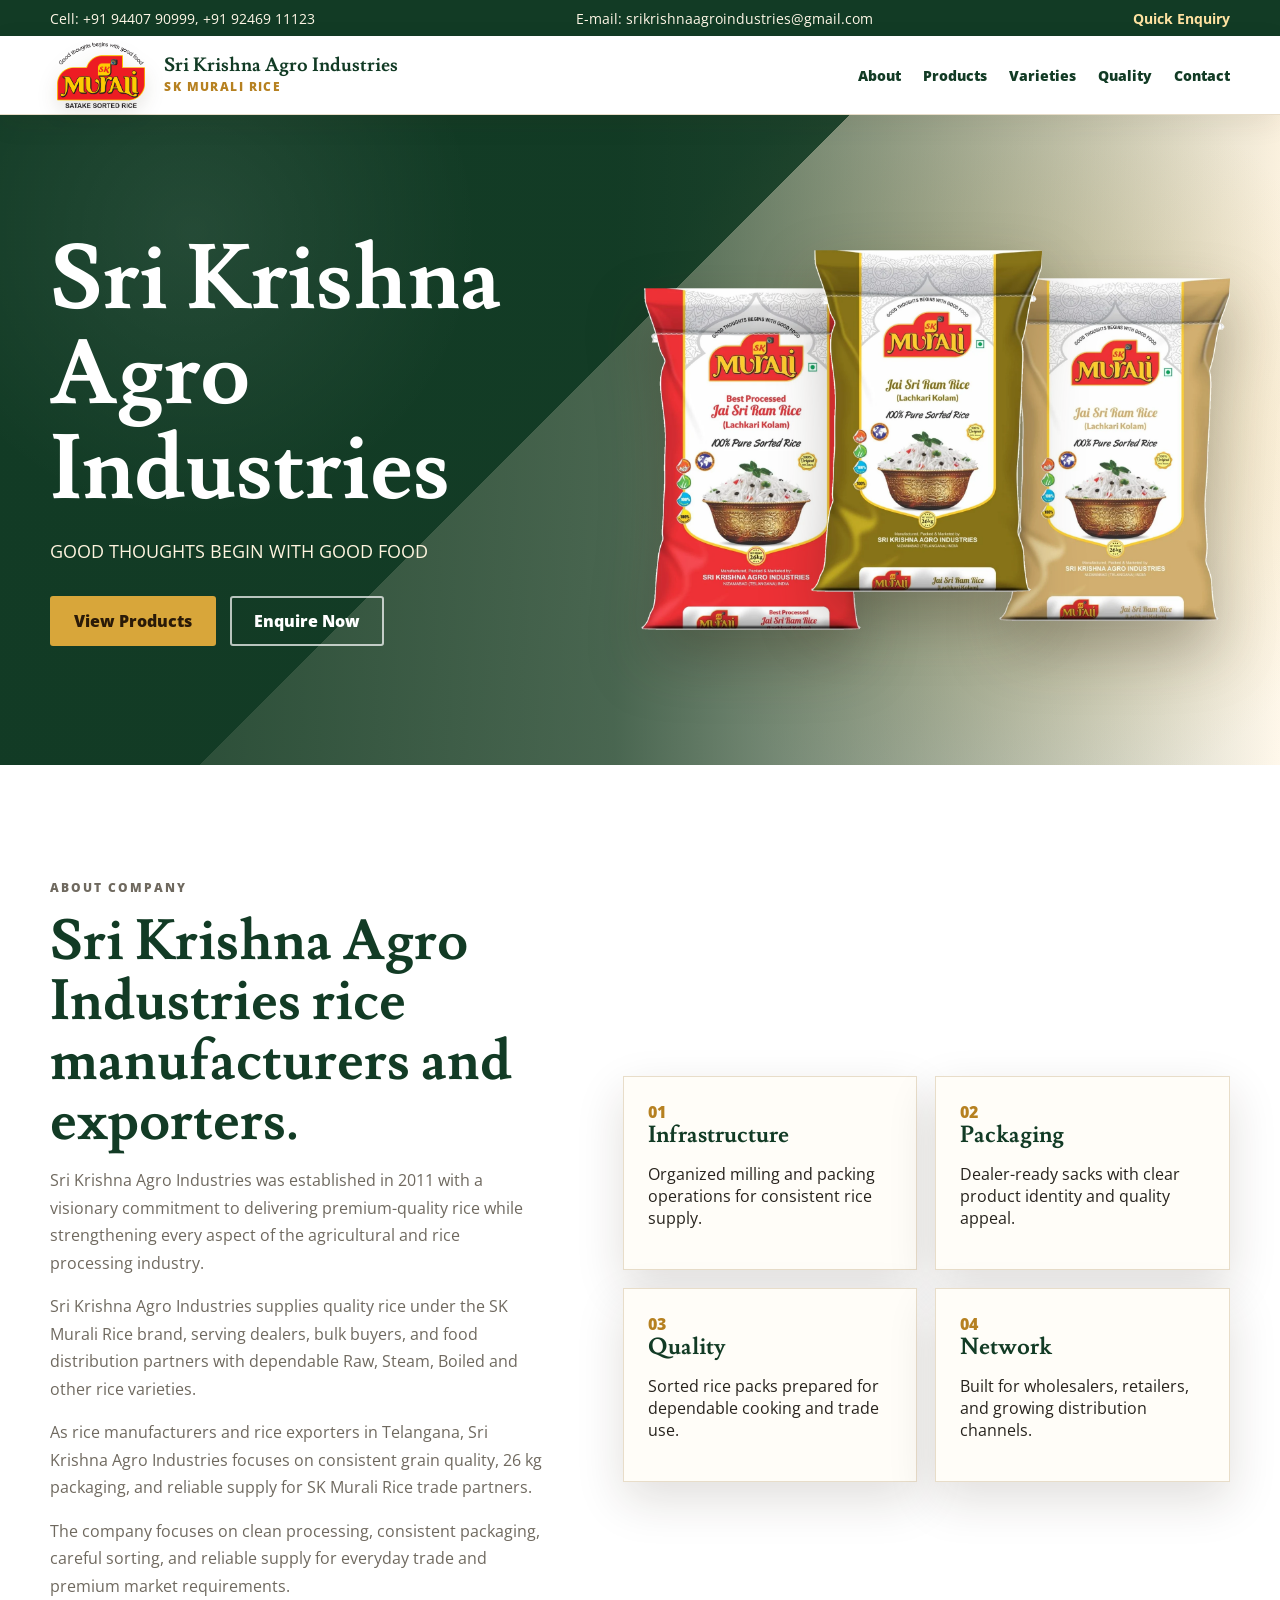
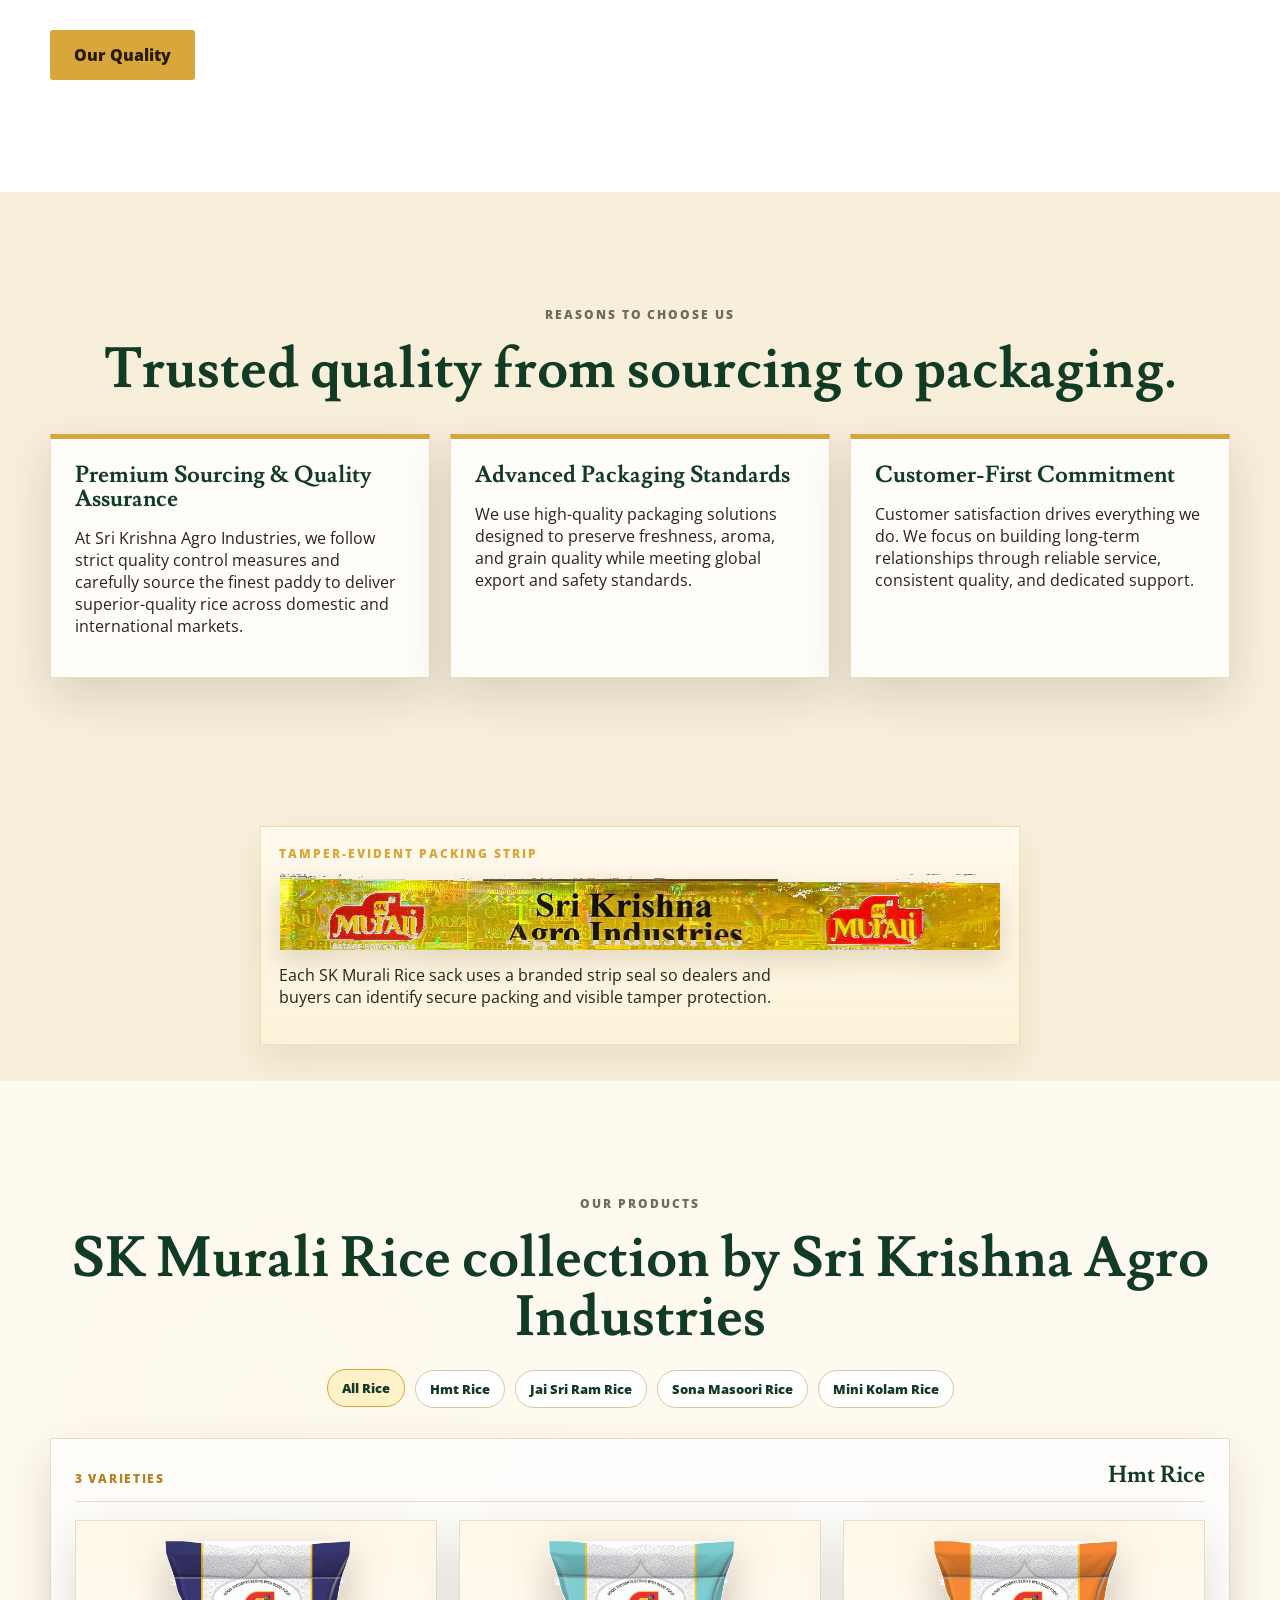
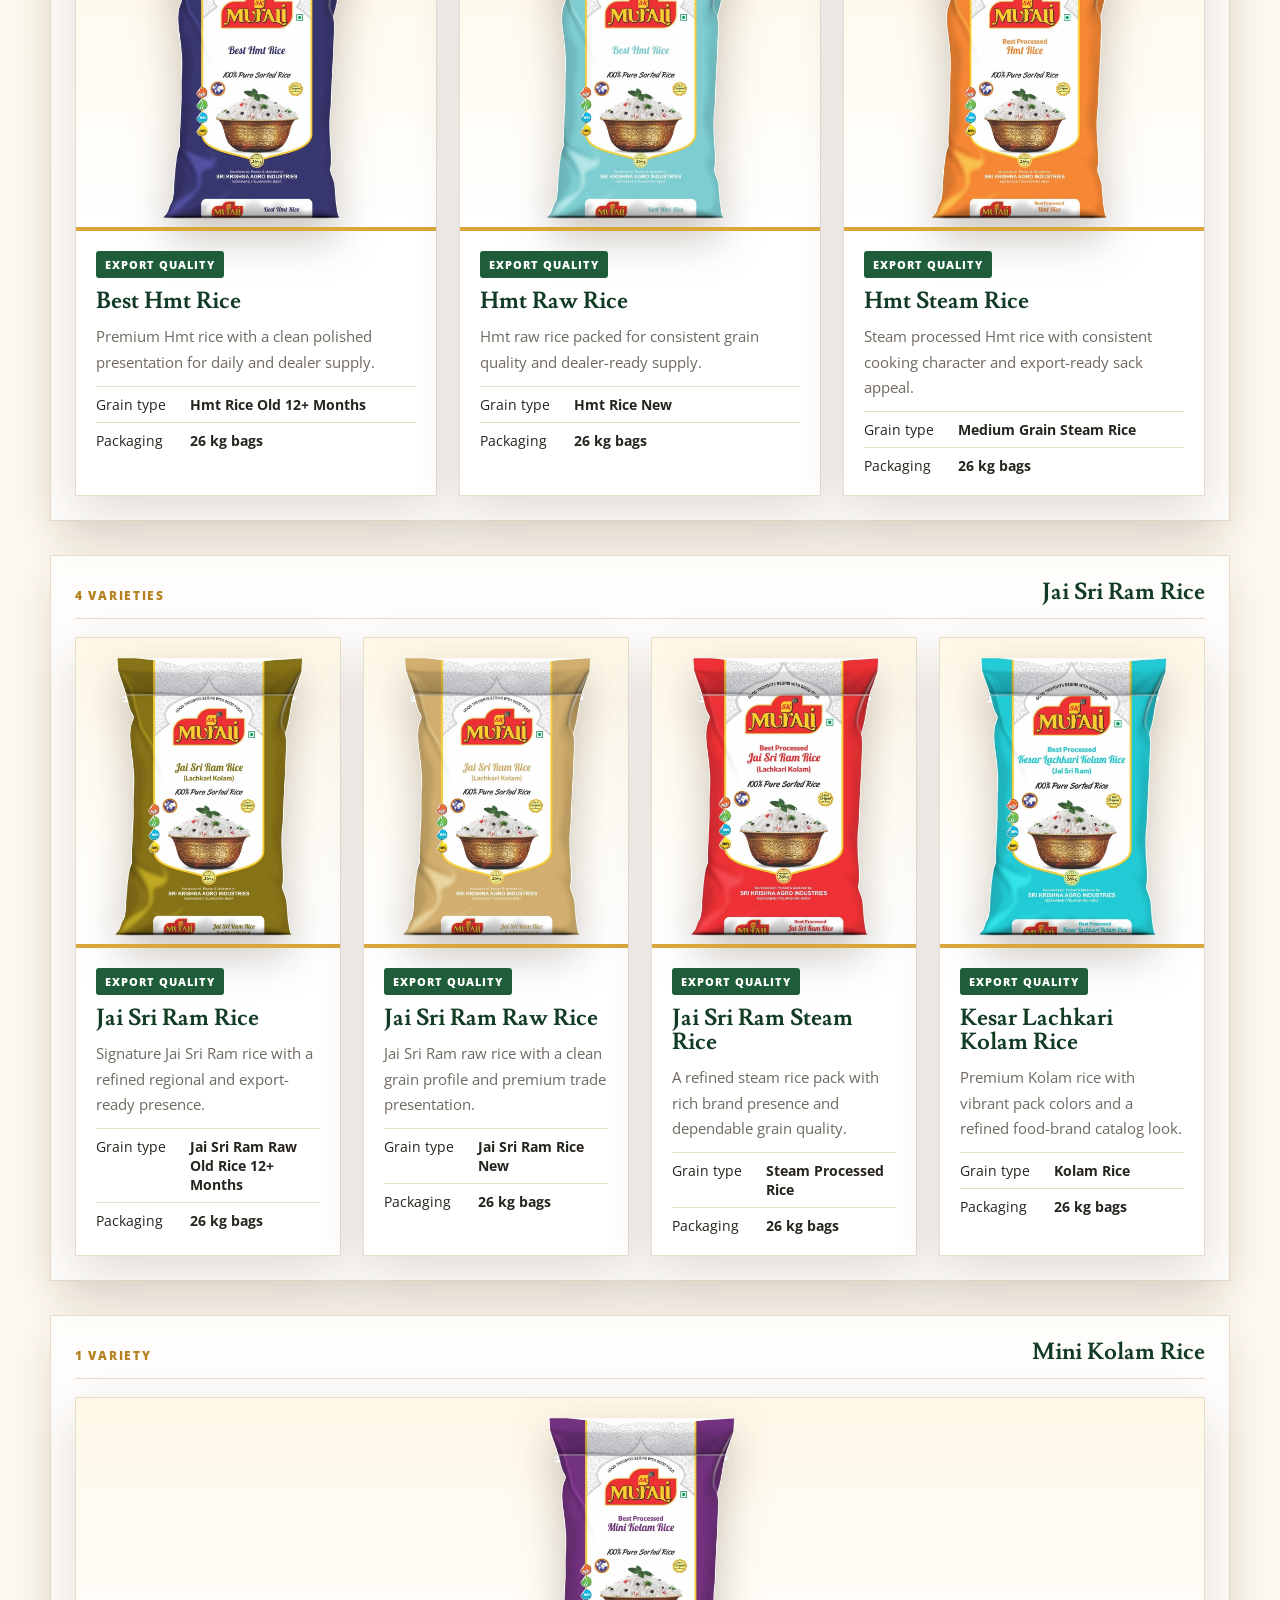
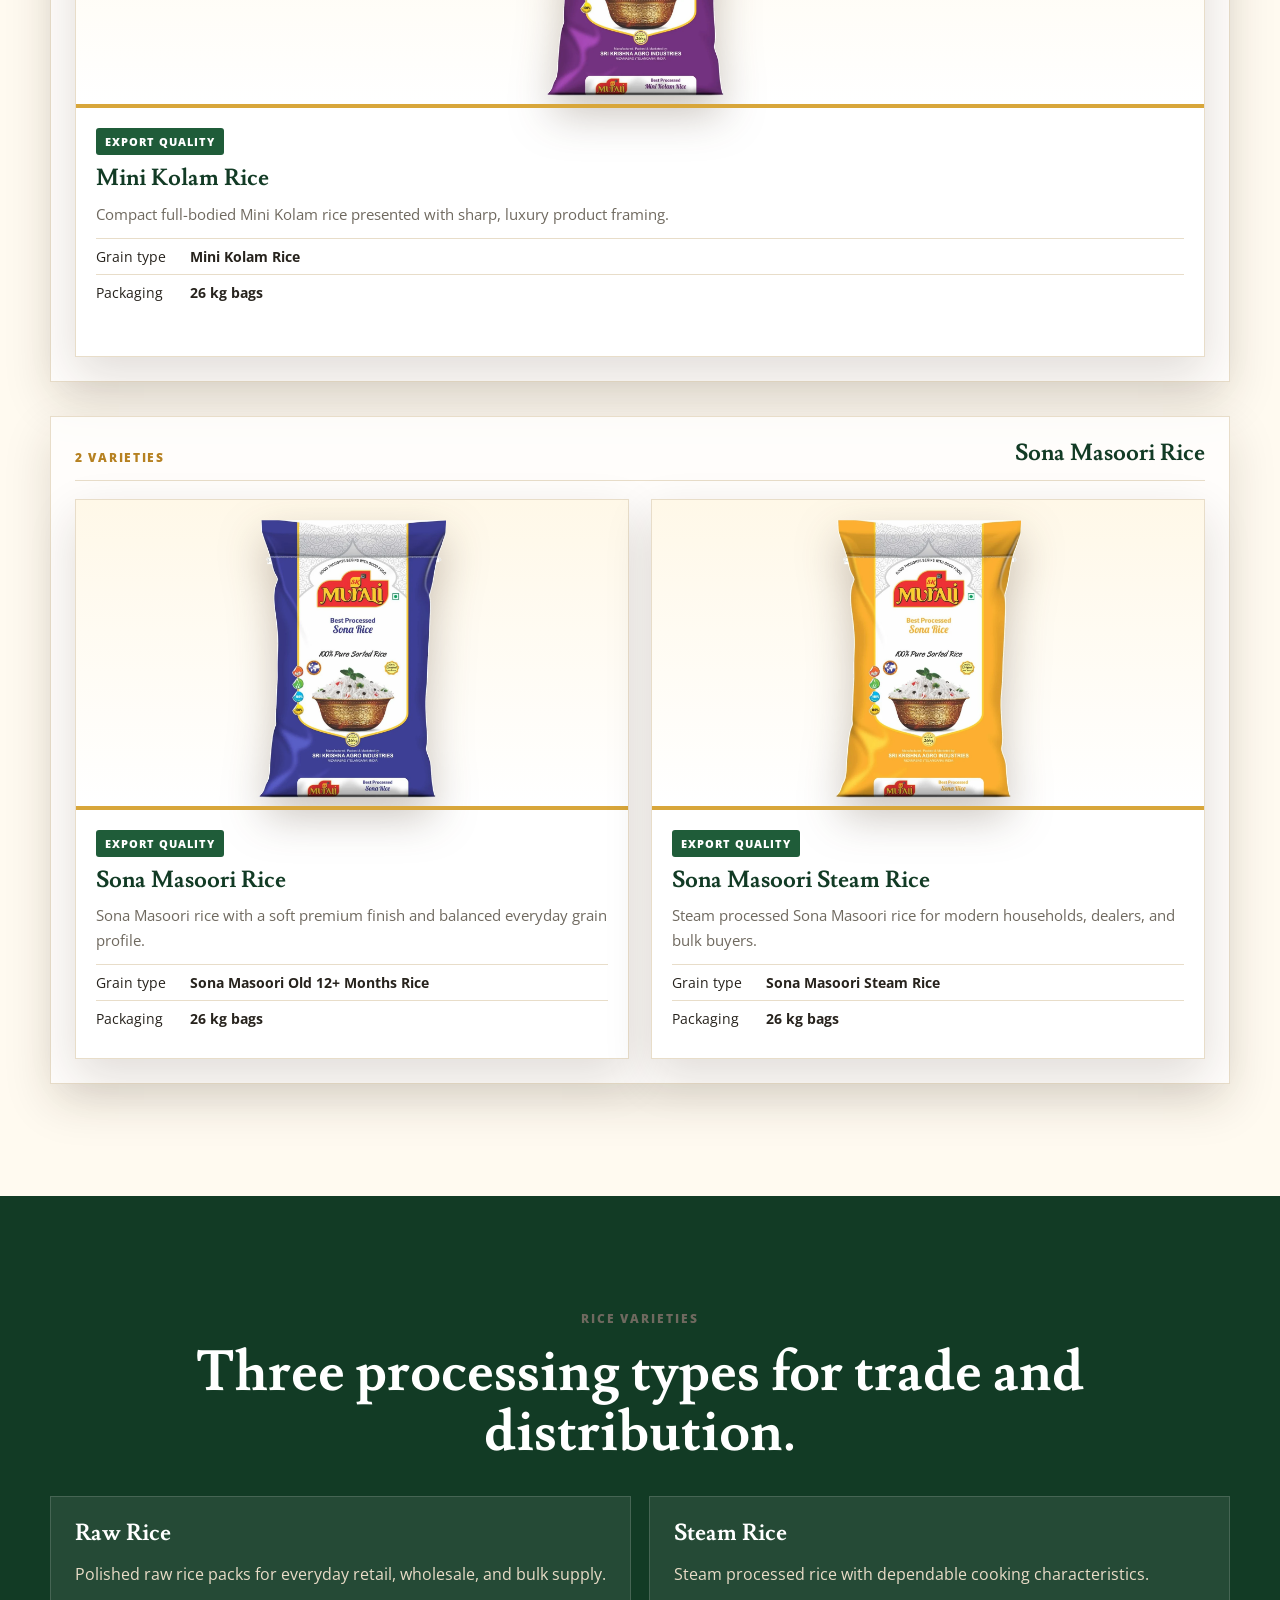
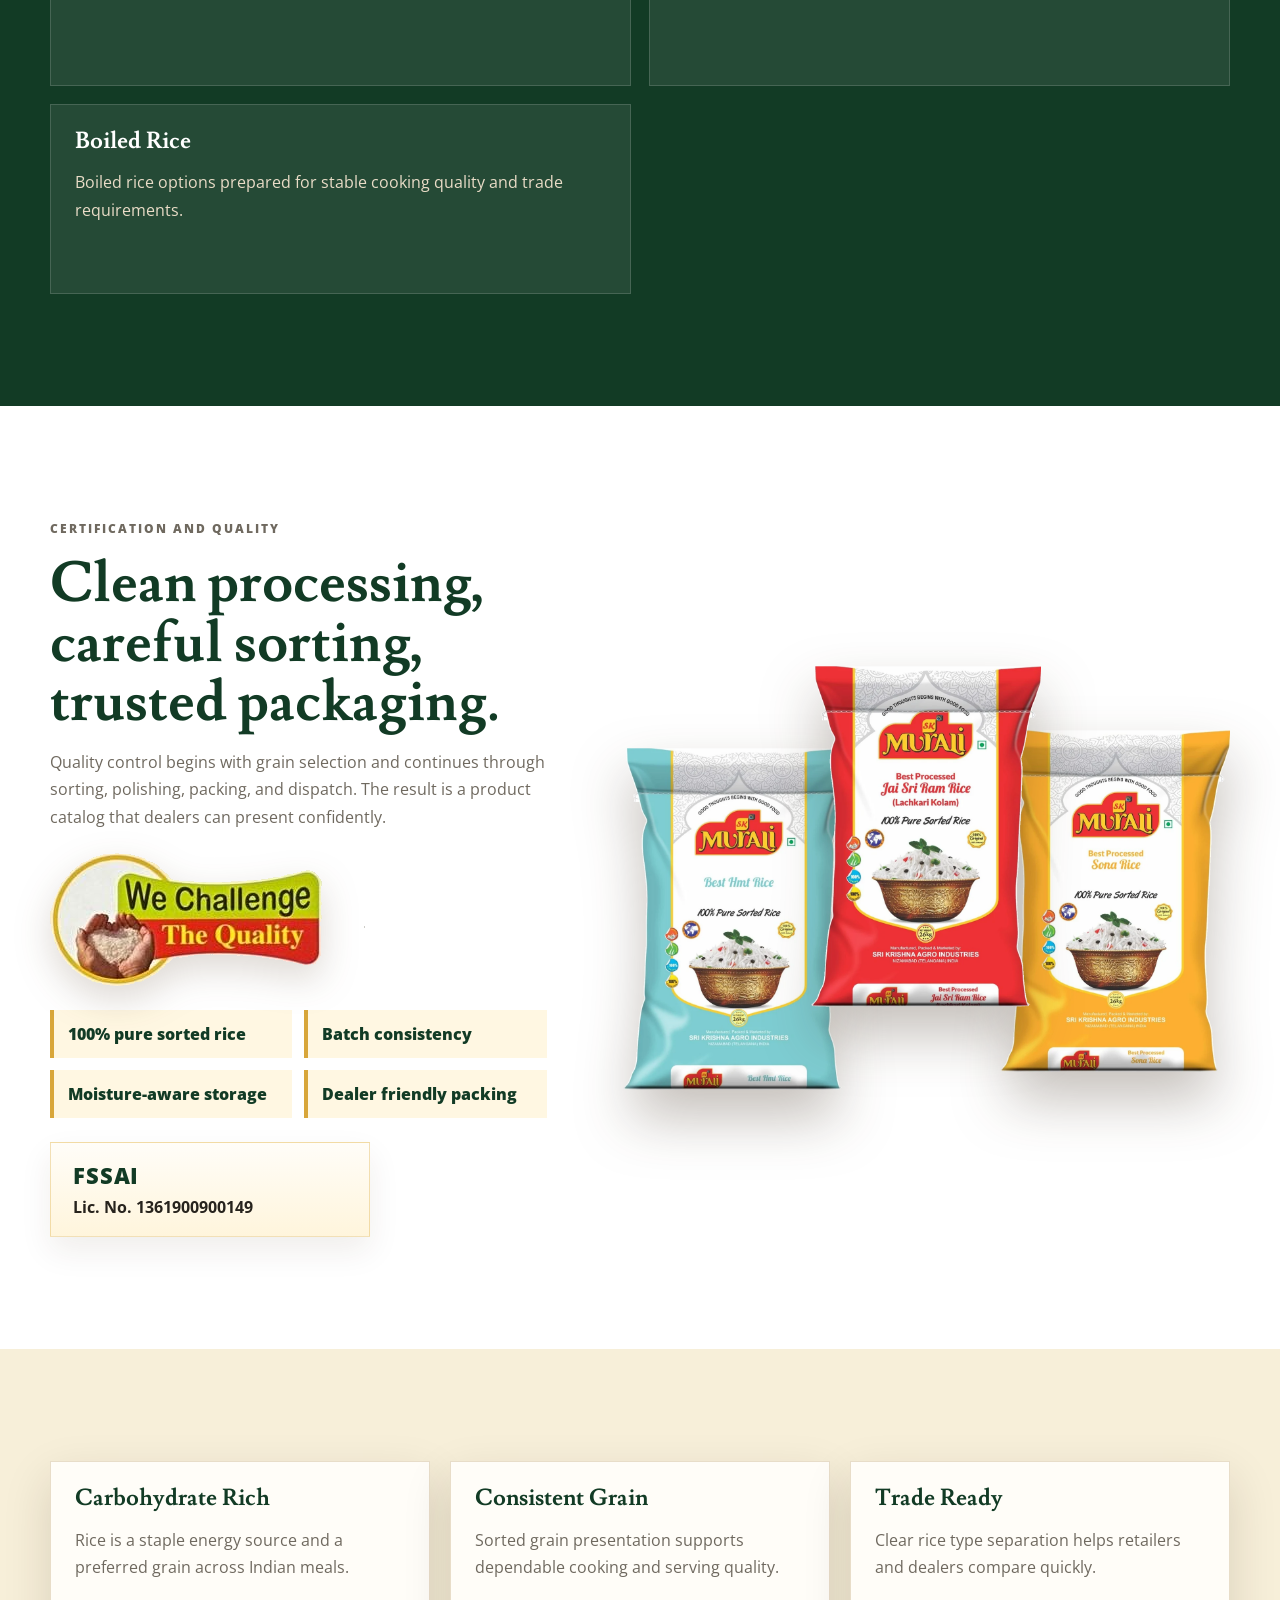
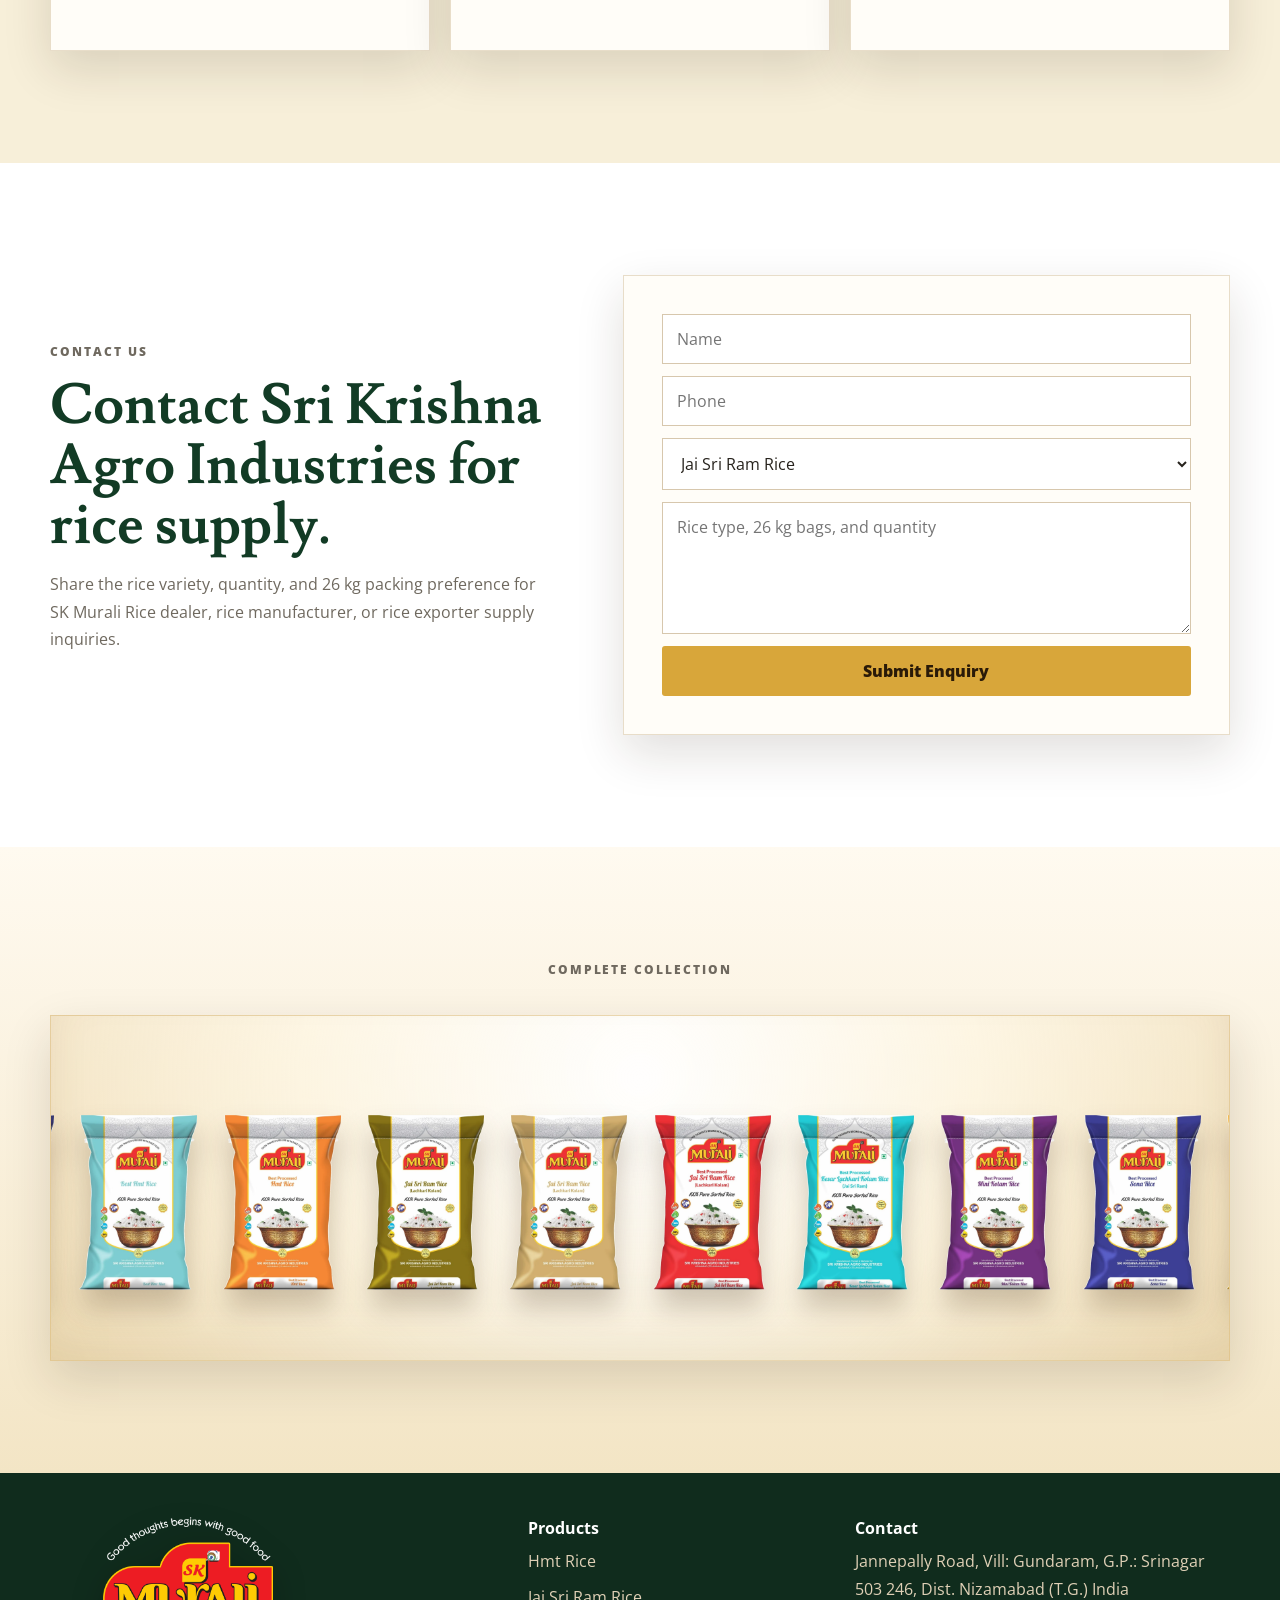
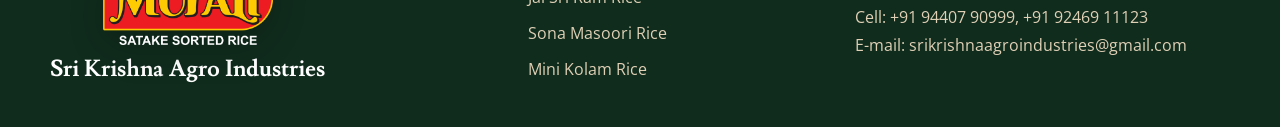
==== index.html @ a8ea7ff9 "Add Sri Krishna Agro Industries website" ====
<!doctype html>
<html lang="en">
  <head>
    <meta charset="UTF-8" />
    <meta name="viewport" content="width=device-width, initial-scale=1.0" />
    <meta name="robots" content="index, follow, max-image-preview:large" />
    <meta
      name="description"
      content="Sri Krishna Agro Industries is a trusted SK Murali Rice manufacturer and rice exporter in Nizamabad, India, offering Hmt, Jai Sri Ram, Sona Masoori and Mini Kolam rice."
    />
    <meta
      name="keywords"
      content="Sri Krishna Agro Industries, SK Murali Rice, Rice Manufacturers, Rice Exporters, rice mill Nizamabad, Hmt Rice, Jai Sri Ram Rice, Sona Masoori Rice, Mini Kolam Rice"
    />
    <meta name="author" content="Sri Krishna Agro Industries" />
    <link rel="canonical" href="https://srikrishnaagroindustries.in/" />
    <meta property="og:type" content="website" />
    <meta property="og:site_name" content="Sri Krishna Agro Industries" />
    <meta property="og:title" content="Sri Krishna Agro Industries | SK Murali Rice Manufacturers & Rice Exporters" />
    <meta
      property="og:description"
      content="Premium SK Murali Rice from Sri Krishna Agro Industries, rice manufacturers and exporters serving dealers, bulk buyers and trade partners."
    />
    <meta property="og:url" content="https://srikrishnaagroindustries.in/" />
    <meta property="og:image" content="https://srikrishnaagroindustries.in/murali-logo.png" />
    <meta name="twitter:card" content="summary_large_image" />
    <meta name="twitter:title" content="Sri Krishna Agro Industries | SK Murali Rice" />
    <meta
      name="twitter:description"
      content="Sri Krishna Agro Industries supplies SK Murali Rice for domestic trade, rice manufacturing and export-quality packaging."
    />
    <meta name="theme-color" content="#123b25" />
    <title>Sri Krishna Agro Industries | SK Murali Rice Manufacturers & Rice Exporters</title>
    <link rel="preload" as="image" href="RICE_CUTOUTS_WEBP_V4/JAI_SRI_RAM__JAI_SRI_RAM_STEAM.webp?v=jaisriram-hero-5" />
    <link rel="preload" as="image" href="RICE_CUTOUTS_WEBP_V4/JAI_SRI_RAM__JAI_SRI_RAM_RAW.webp?v=jaisriram-hero-5" />
    <link rel="preload" as="image" href="RICE_CUTOUTS_WEBP_V4/JAI_SRI_RAM__JAI_SRI_RAM_RAW_NEW.webp?v=jaisriram-hero-5" />
    <link rel="stylesheet" href="styles.css?v=fssai-card-12" />
    <script type="application/ld+json">
      {
        "@context": "https://schema.org",
        "@type": "LocalBusiness",
        "name": "Sri Krishna Agro Industries",
        "alternateName": "SK Murali Rice",
        "url": "https://srikrishnaagroindustries.in/",
        "logo": "https://srikrishnaagroindustries.in/murali-logo.png",
        "image": "https://srikrishnaagroindustries.in/murali-logo.png",
        "description": "Sri Krishna Agro Industries is a rice manufacturer and rice exporter supplying SK Murali Rice varieties including Hmt Rice, Jai Sri Ram Rice, Sona Masoori Rice and Mini Kolam Rice.",
        "telephone": "+91 94407 90999",
        "email": "srikrishnaagroindustries@gmail.com",
        "address": {
          "@type": "PostalAddress",
          "streetAddress": "Jannepally Road, Vill: Gundaram, G.P.: Srinagar - 503 246",
          "addressLocality": "Nizamabad",
          "addressRegion": "Telangana",
          "postalCode": "503246",
          "addressCountry": "IN"
        },
        "sameAs": [
          "https://srikrishnaagroindustries.netlify.app/"
        ],
        "makesOffer": [
          { "@type": "Offer", "itemOffered": { "@type": "Product", "name": "SK Murali Hmt Rice" } },
          { "@type": "Offer", "itemOffered": { "@type": "Product", "name": "SK Murali Jai Sri Ram Rice" } },
          { "@type": "Offer", "itemOffered": { "@type": "Product", "name": "SK Murali Sona Masoori Rice" } },
          { "@type": "Offer", "itemOffered": { "@type": "Product", "name": "SK Murali Mini Kolam Rice" } }
        ]
      }
    </script>
  </head>
  <body>
    <div class="top-bar">
      <div class="wrap top-bar-inner">
        <span>Cell: +91 94407 90999, +91 92469 11123</span>
        <span>E-mail: srikrishnaagroindustries@gmail.com</span>
        <a href="#inquiry">Quick Enquiry</a>
      </div>
    </div>

    <header class="site-header">
      <div class="wrap nav-inner">
        <a class="brand" href="#top" aria-label="Sri Krishna Agro Industries home">
          <img class="brand-logo" src="murali-logo.png" alt="Sri Krishna Agro Industries SK Murali Rice logo" />
          <span>
            <strong>Sri Krishna Agro Industries</strong>
            <small>SK Murali Rice</small>
          </span>
        </a>
        <nav aria-label="Primary navigation">
          <a href="#about">About</a>
          <a href="#products">Products</a>
          <a href="#varieties">Varieties</a>
          <a href="#quality">Quality</a>
          <a href="#inquiry">Contact</a>
        </nav>
      </div>
    </header>

    <main id="top">
      <section class="hero">
        <div class="hero-overlay">
          <div class="wrap hero-content reveal">
            <div class="hero-text">
              <h1>Sri Krishna Agro Industries</h1>
              <p>GOOD THOUGHTS BEGIN WITH GOOD FOOD</p>
              <div class="hero-actions">
                <a class="button primary" href="#products">View Products</a>
                <a class="button secondary" href="#inquiry">Enquire Now</a>
              </div>
            </div>
            <div class="hero-products" aria-label="SK Murali Rice products">
              <img src="RICE_CUTOUTS_WEBP_V4/JAI_SRI_RAM__JAI_SRI_RAM_STEAM.webp?v=jaisriram-hero-5" alt="SK Murali Jai Sri Ram Steam Rice red 26 kg bag by Sri Krishna Agro Industries" width="700" height="1040" />
              <img src="RICE_CUTOUTS_WEBP_V4/JAI_SRI_RAM__JAI_SRI_RAM_RAW.webp?v=jaisriram-hero-5" alt="SK Murali Jai Sri Ram Rice green 26 kg bag by Sri Krishna Agro Industries" width="700" height="1040" />
              <img src="RICE_CUTOUTS_WEBP_V4/JAI_SRI_RAM__JAI_SRI_RAM_RAW_NEW.webp?v=jaisriram-hero-5" alt="SK Murali Jai Sri Ram Raw Rice gold 26 kg bag by Sri Krishna Agro Industries" width="700" height="1040" />
            </div>
          </div>
        </div>
      </section>

      <section id="about" class="section about">
        <div class="wrap about-grid">
          <div class="section-copy reveal">
            <p class="eyebrow">About company</p>
            <h2>Sri Krishna Agro Industries rice manufacturers and exporters.</h2>
            <p>
              Sri Krishna Agro Industries was established in 2011 with a
              visionary commitment to delivering premium-quality rice while
              strengthening every aspect of the agricultural and rice processing
              industry.
            </p>
            <p>
              Sri Krishna Agro Industries supplies quality rice under the SK
              Murali Rice brand, serving dealers, bulk buyers, and food
              distribution partners with dependable Raw, Steam, Boiled and
              other rice varieties.
            </p>
            <p>
              As rice manufacturers and rice exporters in Telangana, Sri Krishna
              Agro Industries focuses on consistent grain quality, 26 kg
              packaging, and reliable supply for SK Murali Rice trade partners.
            </p>
            <p>
              The company focuses on clean processing, consistent packaging,
              careful sorting, and reliable supply for everyday trade and
              premium market requirements.
            </p>
            <a class="button primary" href="#quality">Our Quality</a>
          </div>

          <div class="feature-boxes reveal">
            <article>
              <span>01</span>
              <h3>Infrastructure</h3>
              <p>Organized milling and packing operations for consistent rice supply.</p>
            </article>
            <article>
              <span>02</span>
              <h3>Packaging</h3>
              <p>Dealer-ready sacks with clear product identity and quality appeal.</p>
            </article>
            <article>
              <span>03</span>
              <h3>Quality</h3>
              <p>Sorted rice packs prepared for dependable cooking and trade use.</p>
            </article>
            <article>
              <span>04</span>
              <h3>Network</h3>
              <p>Built for wholesalers, retailers, and growing distribution channels.</p>
            </article>
          </div>
        </div>
      </section>

      <section class="section reasons">
        <div class="wrap">
          <div class="section-heading reveal">
            <p class="eyebrow">Reasons to choose us</p>
            <h2>Trusted quality from sourcing to packaging.</h2>
          </div>
          <div class="reasons-grid">
            <article class="reveal">
              <h3>Premium Sourcing & Quality Assurance</h3>
              <p>
                At Sri Krishna Agro Industries, we follow strict quality control
                measures and carefully source the finest paddy to deliver
                superior-quality rice across domestic and international markets.
              </p>
            </article>
            <article class="reveal">
              <h3>Advanced Packaging Standards</h3>
              <p>
                We use high-quality packaging solutions designed to preserve
                freshness, aroma, and grain quality while meeting global export
                and safety standards.
              </p>
            </article>
            <article class="reveal">
              <h3>Customer-First Commitment</h3>
              <p>
                Customer satisfaction drives everything we do. We focus on
                building long-term relationships through reliable service,
                consistent quality, and dedicated support.
              </p>
            </article>
          </div>
        </div>
      </section>

      <section class="section strip-section">
        <div class="wrap">
          <div class="seal-strip reveal">
            <p class="eyebrow">Tamper-evident packing strip</p>
            <img
              class="seal-strip-image"
              src="tamper-strip-cutout.png"
              alt="Sri Krishna Agro Industries tamper-evident strip used to seal SK Murali Rice sacks"
              loading="lazy"
            />
            <p>
              Each SK Murali Rice sack uses a branded strip seal so dealers
              and buyers can identify secure packing and visible tamper
              protection.
            </p>
          </div>
        </div>
      </section>

      <section id="products" class="section products-section">
        <div class="wrap">
          <div class="section-heading reveal">
            <p class="eyebrow">Our products</p>
            <h2>SK Murali Rice collection by Sri Krishna Agro Industries</h2>
          </div>
          <div class="collection-tabs reveal" aria-label="Rice collection families">
            <button type="button" class="is-active" data-family="all">All Rice</button>
            <button type="button" data-family="Hmt Rice">Hmt Rice</button>
            <button type="button" data-family="Jai Sri Ram Rice">Jai Sri Ram Rice</button>
            <button type="button" data-family="Sona Masoori Rice">Sona Masoori Rice</button>
            <button type="button" data-family="Mini Kolam Rice">Mini Kolam Rice</button>
          </div>
          <div class="product-grid" id="productGrid"></div>
        </div>
      </section>

      <section id="varieties" class="section varieties">
        <div class="wrap">
          <div class="section-heading reveal">
            <p class="eyebrow">Rice varieties</p>
            <h2>Three processing types for trade and distribution.</h2>
          </div>
          <div class="variety-grid">
            <article class="reveal">
              <h3>Raw Rice</h3>
              <p>Polished raw rice packs for everyday retail, wholesale, and bulk supply.</p>
            </article>
            <article class="reveal">
              <h3>Steam Rice</h3>
              <p>Steam processed rice with dependable cooking characteristics.</p>
            </article>
            <article class="reveal">
              <h3>Boiled Rice</h3>
              <p>Boiled rice options prepared for stable cooking quality and trade requirements.</p>
            </article>
          </div>
        </div>
      </section>

      <section id="quality" class="section quality">
        <div class="wrap quality-grid">
          <div class="section-copy reveal">
            <p class="eyebrow">Certification and quality</p>
            <h2>Clean processing, careful sorting, trusted packaging.</h2>
            <p>
              Quality control begins with grain selection and continues through
              sorting, polishing, packing, and dispatch. The result is a product
              catalog that dealers can present confidently.
            </p>
            <div class="quality-badge">
              <img
                class="quality-badge-image"
                src="quality-challenge-badge.png"
                alt="We Challenge The Quality"
                loading="lazy"
              />
            </div>
            <div class="quality-points">
              <span>100% pure sorted rice</span>
              <span>Batch consistency</span>
              <span>Moisture-aware storage</span>
              <span>Dealer friendly packing</span>
            </div>
            <div class="fssai-card reveal" aria-label="Sri Krishna Agro Industries FSSAI license number">
              <span>FSSAI</span>
              <strong>Lic. No. 1361900900149</strong>
            </div>
          </div>
          <div class="product-stack reveal">
            <img src="RICE_CUTOUTS_WEBP_V4/HMT__HMT_RAW_NEW.webp?v=top-design-4" alt="Hmt Raw Rice sack cutout" />
            <img src="RICE_CUTOUTS_WEBP_V4/JAI_SRI_RAM__JAI_SRI_RAM_STEAM.webp?v=top-design-4" alt="Jai Sri Ram Steam Rice sack cutout" />
            <img src="RICE_CUTOUTS_WEBP_V4/SONA_MASOORI__SONA_MASOORI_STEAM.webp?v=top-design-4" alt="Sona Masoori Steam Rice sack cutout" />
          </div>
        </div>
      </section>

      <section class="section nutrition">
        <div class="wrap nutrition-grid">
          <article class="reveal">
            <h3>Carbohydrate Rich</h3>
            <p>Rice is a staple energy source and a preferred grain across Indian meals.</p>
          </article>
          <article class="reveal">
            <h3>Consistent Grain</h3>
            <p>Sorted grain presentation supports dependable cooking and serving quality.</p>
          </article>
          <article class="reveal">
            <h3>Trade Ready</h3>
            <p>Clear rice type separation helps retailers and dealers compare quickly.</p>
          </article>
        </div>
      </section>

      <section id="inquiry" class="section inquiry">
        <div class="wrap inquiry-grid">
          <div class="section-copy reveal">
            <p class="eyebrow">Contact us</p>
            <h2>Contact Sri Krishna Agro Industries for rice supply.</h2>
            <p>
              Share the rice variety, quantity, and 26 kg packing preference for
              SK Murali Rice dealer, rice manufacturer, or rice exporter supply
              inquiries.
            </p>
          </div>
          <form
            class="reveal"
            action="https://formsubmit.co/srikrishnaagroindustries@gmail.com"
            method="POST"
          >
            <input type="hidden" name="_subject" value="New SK Murali Rice Enquiry" />
            <input type="hidden" name="_template" value="table" />
            <input type="hidden" name="_captcha" value="false" />
            <input type="hidden" name="_next" value="https://srikrishnaagroindustries.in/#inquiry" />
            <input name="Name" aria-label="Name" placeholder="Name" required />
            <input name="Phone" aria-label="Phone" placeholder="Phone" required />
            <select name="Product Interest" aria-label="Product interest" required>
              <option>Jai Sri Ram Rice</option>
              <option>Hmt Rice</option>
              <option>Sona Masoori Rice</option>
              <option>Mini Kolam Rice</option>
            </select>
            <textarea
              name="Requirement"
              aria-label="Requirement"
              placeholder="Rice type, 26 kg bags, and quantity"
              required
            ></textarea>
            <button class="button primary" type="submit">Submit Enquiry</button>
          </form>
        </div>
      </section>

      <section class="section sack-lineup" aria-label="SK Murali Rice sack lineup">
        <div class="wrap">
          <div class="section-heading reveal">
            <p class="eyebrow">Complete collection</p>
          </div>
          <div class="lineup-strip reveal">
            <img src="RICE_CUTOUTS_WEBP_V4/HMT__HMT_RAW.webp?v=top-design-4" alt="SK Murali Hmt Raw Rice bag from Sri Krishna Agro Industries" loading="lazy" />
            <img src="RICE_CUTOUTS_WEBP_V4/HMT__HMT_RAW_NEW.webp?v=top-design-4" alt="SK Murali Hmt Raw Rice new bag from Sri Krishna Agro Industries" loading="lazy" />
            <img src="RICE_CUTOUTS_WEBP_V4/HMT__HMT_STEAM.webp?v=top-design-4" alt="SK Murali Hmt Steam Rice bag from Sri Krishna Agro Industries" loading="lazy" />
            <img src="RICE_CUTOUTS_WEBP_V4/JAI_SRI_RAM__JAI_SRI_RAM_RAW.webp?v=top-design-4" alt="SK Murali Jai Sri Ram Rice bag from Sri Krishna Agro Industries" loading="lazy" />
            <img src="RICE_CUTOUTS_WEBP_V4/JAI_SRI_RAM__JAI_SRI_RAM_RAW_NEW.webp?v=top-design-4" alt="SK Murali Jai Sri Ram Raw Rice bag from Sri Krishna Agro Industries" loading="lazy" />
            <img src="RICE_CUTOUTS_WEBP_V4/JAI_SRI_RAM__JAI_SRI_RAM_STEAM.webp?v=top-design-4" alt="SK Murali Jai Sri Ram Steam Rice bag from Sri Krishna Agro Industries" loading="lazy" />
            <img src="RICE_CUTOUTS_WEBP_V4/JAI_SRI_RAM__KESAR_LACHKARI_KOLAM.webp?v=top-design-4" alt="SK Murali Kesar Lachkari Kolam Rice bag from Sri Krishna Agro Industries" loading="lazy" />
            <img src="RICE_CUTOUTS_WEBP_V4/MINI_KOLAM_RICE.webp?v=top-design-4" alt="SK Murali Mini Kolam Rice bag from Sri Krishna Agro Industries" loading="lazy" />
            <img src="RICE_CUTOUTS_WEBP_V4/SONA_MASOORI__SONA_MASOORI_STEAM_NEW.webp?v=top-design-4" alt="SK Murali Sona Masoori Rice bag from Sri Krishna Agro Industries" loading="lazy" />
            <img src="RICE_CUTOUTS_WEBP_V4/SONA_MASOORI__SONA_MASOORI_STEAM.webp?v=top-design-4" alt="SK Murali Sona Masoori Steam Rice bag from Sri Krishna Agro Industries" loading="lazy" />
          </div>
        </div>
      </section>
    </main>

    <footer class="footer">
      <div class="wrap footer-grid">
        <div class="footer-brand">
          <img class="footer-logo" src="murali-logo-footer.png" alt="Sri Krishna Agro Industries SK Murali Rice logo" />
          <h3>Sri Krishna Agro Industries</h3>
        </div>
        <div>
          <strong>Products</strong>
          <a class="footer-product-link" href="#products" data-footer-family="Hmt Rice">Hmt Rice</a>
          <a class="footer-product-link" href="#products" data-footer-family="Jai Sri Ram Rice">Jai Sri Ram Rice</a>
          <a class="footer-product-link" href="#products" data-footer-family="Sona Masoori Rice">Sona Masoori Rice</a>
          <a class="footer-product-link" href="#products" data-footer-family="Mini Kolam Rice">Mini Kolam Rice</a>
        </div>
        <div>
          <strong>Contact</strong>
          <address>
            Jannepally Road, Vill: Gundaram, G.P.: Srinagar 503 246, Dist. Nizamabad (T.G.) India<br />
            Cell: <a href="tel:+919440790999">+91 94407 90999</a>, <a href="tel:+919246911123">+91 92469 11123</a><br />
            E-mail: <a href="mailto:srikrishnaagroindustries@gmail.com">srikrishnaagroindustries@gmail.com</a>
          </address>
        </div>
      </div>
    </footer>

    <script src="app.js?v=grain-types-8"></script>
  </body>
</html>
---- styles.css ----
@import url("https://fonts.googleapis.com/css2?family=Lusitana:wght@400;700&family=Open+Sans:wght@400;600;700;800&display=swap");

:root {
  --green: #1f5c39;
  --green-dark: #123b25;
  --gold: #d8a63a;
  --gold-dark: #b68121;
  --cream: #fffaf0;
  --paper: #ffffff;
  --text: #27231d;
  --muted: #6f695f;
  --line: #e8ddc9;
  --shadow: 0 18px 45px rgba(43, 31, 16, 0.14);
}

* {
  box-sizing: border-box;
}

html {
  scroll-behavior: smooth;
  overflow-x: hidden;
}

body {
  margin: 0;
  color: var(--text);
  font-family: "Open Sans", Arial, sans-serif;
  background: var(--cream);
  overflow-x: hidden;
}

img {
  max-width: 100%;
}

a {
  color: inherit;
  text-decoration: none;
}

button,
input,
select,
textarea {
  font: inherit;
}

.wrap {
  width: min(1180px, calc(100% - 36px));
  margin-inline: auto;
}

.top-bar {
  background: var(--green-dark);
  color: #fff7e7;
  font-size: 0.86rem;
}

.top-bar-inner {
  min-height: 36px;
  display: flex;
  align-items: center;
  justify-content: space-between;
  gap: 16px;
}

.top-bar a {
  color: #ffe2a1;
  font-weight: 700;
}

.site-header {
  position: sticky;
  top: 0;
  z-index: 40;
  background: rgba(255, 255, 255, 0.96);
  border-bottom: 1px solid var(--line);
  box-shadow: 0 8px 28px rgba(55, 37, 15, 0.08);
  backdrop-filter: blur(16px);
}

.nav-inner {
  min-height: 78px;
  display: flex;
  align-items: center;
  justify-content: space-between;
  gap: 22px;
}

.brand {
  min-width: 0;
  display: inline-flex;
  align-items: center;
  gap: 12px;
}

.brand-logo {
  width: clamp(86px, 8vw, 126px);
  height: 66px;
  flex: 0 0 auto;
  object-fit: contain;
  filter: drop-shadow(0 8px 10px rgba(45, 30, 12, 0.12));
}

.brand strong {
  display: block;
  color: var(--green-dark);
  font-family: "Lusitana", Georgia, serif;
  font-size: 1.18rem;
  line-height: 1.05;
  white-space: nowrap;
}

.brand small {
  display: block;
  margin-top: 3px;
  color: var(--gold-dark);
  font-size: 0.74rem;
  font-weight: 800;
  letter-spacing: 0.12em;
  text-transform: uppercase;
}

nav {
  display: flex;
  flex-wrap: wrap;
  justify-content: flex-end;
  gap: 22px;
  color: var(--green-dark);
  font-weight: 800;
  font-size: 0.9rem;
}

nav a {
  padding: 10px 0;
}

nav a:hover {
  color: var(--gold-dark);
}

.hero {
  position: relative;
  min-height: 640px;
  overflow: hidden;
  background:
    radial-gradient(circle at 78% 50%, rgba(216, 166, 58, 0.34), transparent 24rem),
    linear-gradient(135deg, #123b25 0%, #163d26 44%, #f6ead2 44%, #fff8eb 100%);
}

.hero-overlay {
  position: relative;
  min-height: 640px;
  display: grid;
  align-items: center;
  background:
    radial-gradient(circle at 15% 18%, rgba(255, 255, 255, 0.08), transparent 18rem),
    linear-gradient(90deg, rgba(18, 59, 37, 0.94), rgba(18, 59, 37, 0.76) 48%, rgba(255, 248, 235, 0.1));
}

.hero-content {
  display: grid;
  grid-template-columns: minmax(0, 0.9fr) minmax(320px, 1.1fr);
  gap: clamp(28px, 6vw, 80px);
  align-items: center;
  color: white;
  padding-block: 90px;
}

.hero-text {
  position: relative;
  z-index: 2;
}

.hero-products {
  position: relative;
  min-height: 470px;
}

.hero-products img {
  position: absolute;
  width: min(38%, 240px);
  height: 92%;
  object-fit: contain;
  filter: drop-shadow(0 28px 30px rgba(34, 22, 8, 0.28));
}

.hero-products img:nth-child(1) {
  left: 3%;
  bottom: 0;
}

.hero-products img:nth-child(2) {
  left: 31%;
  top: 0;
  z-index: 2;
}

.hero-products img:nth-child(3) {
  right: 0;
  bottom: 2%;
}

.eyebrow {
  margin: 0 0 14px;
  color: var(--gold);
  font-size: 0.78rem;
  font-weight: 900;
  letter-spacing: 0.16em;
  text-transform: uppercase;
}

h1,
h2,
h3 {
  margin: 0;
  font-family: "Lusitana", Georgia, serif;
  line-height: 1.06;
}

h1 {
  max-width: 760px;
  font-size: clamp(3.2rem, 7vw, 6.9rem);
}

h2 {
  color: var(--green-dark);
  font-size: clamp(2.2rem, 4.4vw, 4.7rem);
}

h3 {
  color: var(--green-dark);
  font-size: 1.42rem;
}

.hero-content p:not(.eyebrow),
.section-copy p,
.section-heading p,
.product-card p,
.variety-grid p,
.nutrition p,
.footer p,
.footer span {
  color: var(--muted);
  line-height: 1.72;
}

.hero-content p:not(.eyebrow) {
  max-width: 620px;
  color: #fff4df;
  font-size: 1.1rem;
}

.hero-actions {
  display: flex;
  flex-wrap: wrap;
  gap: 14px;
  margin-top: 30px;
}

.button {
  min-height: 46px;
  display: inline-flex;
  align-items: center;
  justify-content: center;
  border: 2px solid transparent;
  border-radius: 3px;
  padding: 12px 22px;
  font-weight: 900;
  cursor: pointer;
  transition: transform 0.25s ease, background 0.25s ease, color 0.25s ease;
}

.button:hover {
  transform: translateY(-2px);
}

.button.primary {
  color: #2a1a08;
  background: var(--gold);
}

.button.secondary {
  color: white;
  border-color: rgba(255, 255, 255, 0.7);
}

.section {
  padding: clamp(66px, 9vw, 112px) 0;
  scroll-margin-top: 94px;
}

.about,
.quality {
  background: var(--paper);
}

.about-grid,
.quality-grid,
.inquiry-grid {
  display: grid;
  grid-template-columns: minmax(0, 0.9fr) minmax(300px, 1.1fr);
  gap: clamp(34px, 6vw, 76px);
  align-items: center;
}

.section-copy p,
.section-heading p {
  max-width: 700px;
}

.section-copy .button {
  margin-top: 14px;
}

.feature-boxes {
  display: grid;
  grid-template-columns: repeat(2, minmax(180px, 1fr));
  gap: 18px;
}

.feature-boxes article,
.variety-grid article,
.nutrition article,
.reasons-grid article {
  min-height: 190px;
  padding: 24px;
  border: 1px solid var(--line);
  background: #fffdf8;
  box-shadow: var(--shadow);
}

.feature-boxes span {
  color: var(--gold-dark);
  font-weight: 900;
}

.section-heading {
  margin-bottom: 34px;
  text-align: center;
}

.section-heading p {
  margin-inline: auto;
}

.reasons {
  background: #f7efd9;
}

.strip-section {
  padding-top: 36px;
  padding-bottom: 36px;
  background: #f7efd9;
}

.strip-section .seal-strip {
  width: min(760px, 100%);
  margin: 0 auto;
}

.reasons-grid {
  display: grid;
  grid-template-columns: repeat(3, minmax(220px, 1fr));
  gap: 20px;
}

.reasons-grid article {
  border-top: 5px solid var(--gold);
}

.collection-tabs {
  display: flex;
  flex-wrap: wrap;
  justify-content: center;
  gap: 10px;
  margin: -12px 0 30px;
}

.collection-tabs button {
  border: 1px solid #d7c7ad;
  border-radius: 999px;
  padding: 9px 14px;
  color: var(--green-dark);
  background: white;
  font-size: 0.82rem;
  font-weight: 900;
  cursor: pointer;
  transition: background 0.2s ease, border-color 0.2s ease, transform 0.2s ease;
}

.collection-tabs button:hover,
.collection-tabs button.is-active {
  border-color: var(--gold);
  background: #fff1c8;
  transform: translateY(-1px);
}

.type-tabs {
  display: grid;
  grid-template-columns: repeat(auto-fit, minmax(210px, 1fr));
  gap: 12px;
  margin: -12px 0 26px;
}

.type-tabs:empty {
  display: none;
}

.type-tabs button {
  min-height: 118px;
  display: grid;
  grid-template-columns: 58px 1fr;
  align-items: center;
  gap: 12px;
  border: 1px solid var(--line);
  border-radius: 6px;
  padding: 10px 12px;
  color: var(--green-dark);
  background: white;
  box-shadow: 0 10px 26px rgba(43, 31, 16, 0.08);
  cursor: pointer;
  text-align: left;
  transition: transform 0.2s ease, border-color 0.2s ease, background 0.2s ease;
}

.type-tabs button:hover,
.type-tabs button.is-active {
  border-color: var(--gold);
  background: #fff6dc;
  transform: translateY(-2px);
}

.type-tabs img {
  width: 58px;
  height: 92px;
  object-fit: contain;
  filter: drop-shadow(0 10px 12px rgba(60, 40, 18, 0.18));
}

.type-tabs span {
  font-weight: 900;
  line-height: 1.2;
}

.product-detail {
  display: grid;
  grid-template-columns: minmax(0, 1fr) minmax(220px, 0.55fr);
  gap: clamp(20px, 4vw, 42px);
  align-items: center;
  margin: 0 auto 30px;
  padding: clamp(20px, 4vw, 34px);
  border: 1px solid var(--line);
  background:
    radial-gradient(circle at 88% 28%, rgba(216, 166, 58, 0.24), transparent 16rem),
    #fffdf8;
  box-shadow: var(--shadow);
}

.product-detail h3 {
  font-size: clamp(1.9rem, 4vw, 3.4rem);
}

.product-detail .spec-list {
  max-width: 520px;
  margin-top: 12px;
}

.detail-image {
  display: grid;
  place-items: center;
  min-height: 320px;
}

.detail-image img {
  max-height: 380px;
  object-fit: contain;
  filter: drop-shadow(0 24px 24px rgba(45, 30, 12, 0.24));
}

.products-section {
  background:
    linear-gradient(rgba(255, 250, 240, 0.92), rgba(255, 250, 240, 0.92)),
    radial-gradient(circle at 20% 10%, rgba(216, 166, 58, 0.24), transparent 26rem);
}

.product-grid {
  display: grid;
  gap: 34px;
}

.rice-family {
  padding: 24px;
  border: 1px solid var(--line);
  background: rgba(255, 255, 255, 0.74);
  box-shadow: var(--shadow);
}

.rice-family-heading {
  display: flex;
  align-items: end;
  justify-content: space-between;
  gap: 18px;
  margin-bottom: 18px;
  border-bottom: 1px solid var(--line);
  padding-bottom: 14px;
}

.rice-family-heading p {
  margin: 0;
  color: var(--gold-dark);
  font-size: 0.76rem;
  font-weight: 900;
  letter-spacing: 0.14em;
  text-transform: uppercase;
}

.rice-family-grid {
  display: grid;
  grid-template-columns: repeat(auto-fit, minmax(245px, 1fr));
  gap: 22px;
}

.product-card {
  position: relative;
  min-height: 560px;
  display: flex;
  flex-direction: column;
  overflow: hidden;
  border: 1px solid var(--line);
  background: white;
  box-shadow: var(--shadow);
  transition: transform 0.25s ease, box-shadow 0.25s ease;
}

.product-select {
  position: absolute;
  inset: 0;
  z-index: 4;
  border: 0;
  padding: 0;
  background: transparent;
  cursor: pointer;
}

.product-card:hover {
  transform: translateY(-5px);
  box-shadow: 0 24px 55px rgba(43, 31, 16, 0.2);
}

.product-card.is-selected {
  outline: 3px solid var(--gold);
  outline-offset: 3px;
}

.product-image {
  flex: 0 0 300px;
  display: grid;
  place-items: center;
  padding: 20px 18px 8px;
  background: linear-gradient(180deg, #fff8e8, #ffffff);
}

.product-image img {
  width: 100%;
  height: 278px;
  object-fit: contain;
  object-position: center bottom;
  filter: drop-shadow(0 18px 22px rgba(60, 40, 18, 0.28));
  transition: transform 0.3s ease;
}

.product-card:hover .product-image img {
  transform: scale(1.04);
}

.product-content {
  flex: 1;
  position: relative;
  z-index: 2;
  display: grid;
  align-content: start;
  gap: 11px;
  padding: 20px;
  border-top: 4px solid var(--gold);
}

.product-badge {
  width: fit-content;
  padding: 6px 9px;
  color: white;
  background: var(--green);
  border-radius: 3px;
  font-size: 0.68rem;
  font-weight: 900;
  letter-spacing: 0.09em;
  text-transform: uppercase;
}

.product-content p {
  margin: 0;
  font-size: 0.92rem;
}

.spec-list {
  display: grid;
  gap: 8px;
  margin: 0;
  padding: 0;
  list-style: none;
  font-size: 0.86rem;
}

.spec-list li {
  display: grid;
  grid-template-columns: 82px 1fr;
  gap: 12px;
  border-top: 1px solid var(--line);
  padding-top: 8px;
}

.spec-list strong {
  color: var(--text);
}

.varieties {
  background: var(--green-dark);
}

.varieties h2,
.varieties h3 {
  color: white;
}

.variety-grid {
  display: grid;
  grid-template-columns: repeat(2, minmax(240px, 1fr));
  gap: 18px;
}

.variety-grid article {
  background: rgba(255, 255, 255, 0.08);
  border-color: rgba(255, 255, 255, 0.15);
  box-shadow: none;
}

.variety-grid p {
  color: #e9dcc7;
}

.quality-points {
  display: grid;
  grid-template-columns: repeat(2, minmax(150px, 1fr));
  gap: 12px;
  margin-top: 24px;
}

.quality-points span {
  padding: 13px 14px;
  color: var(--green-dark);
  font-weight: 800;
  background: #fff7e2;
  border-left: 4px solid var(--gold);
}

.fssai-card {
  margin-top: 24px;
  width: fit-content;
  min-width: min(100%, 320px);
  padding: 18px 22px;
  border: 1px solid rgba(216, 166, 58, 0.34);
  background: linear-gradient(180deg, #fffdf8, #fff5dc);
  box-shadow: 0 14px 30px rgba(64, 42, 16, 0.08);
}

.fssai-card span,
.fssai-card strong {
  display: block;
}

.fssai-card span {
  color: var(--green-dark);
  font-size: 1.35rem;
  font-weight: 900;
  letter-spacing: 0.04em;
}

.fssai-card strong {
  margin-top: 6px;
  color: var(--text);
  font-size: 1rem;
  font-weight: 700;
}

.quality-badge {
  display: block;
  margin-top: 22px;
}

.quality-badge-image {
  display: block;
  width: min(315px, 100%);
  height: auto;
  filter: drop-shadow(0 14px 18px rgba(72, 44, 14, 0.18));
}

.seal-strip {
  margin-top: 24px;
  padding: 18px 18px 20px;
  border: 1px solid rgba(216, 166, 58, 0.34);
  background: linear-gradient(180deg, rgba(255, 250, 238, 0.98), rgba(252, 243, 217, 0.92));
  box-shadow: 0 16px 34px rgba(64, 42, 16, 0.08);
}

.seal-strip .eyebrow {
  margin-bottom: 12px;
}

.seal-strip-image {
  display: block;
  width: min(100%, 720px);
  height: auto;
  margin-inline: auto;
  filter: drop-shadow(0 10px 14px rgba(86, 60, 12, 0.18));
}

.seal-strip p:last-child {
  margin-top: 14px;
  max-width: 60ch;
}

.product-stack {
  min-height: 460px;
  position: relative;
}

.product-stack img {
  position: absolute;
  width: min(38%, 230px);
  height: 82%;
  object-fit: contain;
  filter: drop-shadow(0 28px 28px rgba(45, 30, 12, 0.28));
}

.product-stack img:nth-child(1) {
  left: 0;
  bottom: 0;
}

.product-stack img:nth-child(2) {
  left: 31%;
  top: 0;
  z-index: 2;
}

.product-stack img:nth-child(3) {
  right: 0;
  bottom: 4%;
}

.nutrition {
  background: #f7efd9;
}

.nutrition-grid {
  display: grid;
  grid-template-columns: repeat(3, minmax(220px, 1fr));
  gap: 20px;
}

.inquiry {
  background: var(--paper);
}

.sack-lineup {
  overflow: hidden;
  background:
    linear-gradient(180deg, #fffaf0 0%, #f3e5c5 100%);
}

.lineup-strip {
  display: flex;
  align-items: flex-end;
  justify-content: center;
  gap: clamp(10px, 2vw, 26px);
  margin-top: 28px;
  padding: clamp(22px, 4vw, 42px) clamp(12px, 3vw, 34px);
  min-height: clamp(220px, 27vw, 360px);
  overflow-x: auto;
  border: 1px solid rgba(206, 168, 94, 0.42);
  background:
    radial-gradient(circle at 50% 18%, rgba(255, 255, 255, 0.95), rgba(255, 247, 226, 0.5) 52%, rgba(214, 174, 93, 0.22) 100%);
  box-shadow: inset 0 -24px 40px rgba(120, 78, 27, 0.08), var(--shadow);
  scrollbar-width: thin;
}

.lineup-strip img {
  flex: 0 0 auto;
  width: clamp(86px, 9.2vw, 138px);
  height: clamp(156px, 18vw, 260px);
  object-fit: contain;
  filter: drop-shadow(0 18px 14px rgba(61, 39, 14, 0.24));
  transform-origin: bottom center;
  transition: transform 0.28s ease, filter 0.28s ease;
}

.lineup-strip img:hover {
  transform: translateY(-10px) scale(1.04);
  filter: drop-shadow(0 26px 20px rgba(61, 39, 14, 0.3));
}

form {
  display: grid;
  gap: 12px;
  padding: clamp(22px, 4vw, 38px);
  border: 1px solid var(--line);
  background: #fffdf8;
  box-shadow: var(--shadow);
}

input,
select,
textarea {
  width: 100%;
  min-height: 50px;
  border: 1px solid #d7c7ad;
  padding: 13px 14px;
  color: var(--text);
  background: white;
  outline: none;
}

textarea {
  min-height: 132px;
  resize: vertical;
}

.footer {
  padding: 44px 0;
  color: #f9efd7;
  background: #102c1d;
}

.footer-grid {
  display: grid;
  grid-template-columns: 1.2fr 0.8fr 1fr;
  gap: 28px;
}

.footer h3,
.footer strong {
  color: white;
}

.footer-brand {
  width: fit-content;
  display: flex;
  flex-direction: column;
  align-items: center;
  text-align: center;
}

.footer-logo {
  display: block;
  width: 170px;
  max-width: 100%;
  max-height: 128px;
  height: auto;
  margin: 0 auto 12px;
  object-fit: contain;
  filter: drop-shadow(0 10px 16px rgba(0, 0, 0, 0.24));
}

.footer span,
.footer-product-link,
.footer address {
  display: block;
  margin-top: 8px;
  color: #dfd0b6;
  font-style: normal;
  line-height: 1.75;
}

.footer-product-link {
  width: fit-content;
  text-decoration: none;
  transition: color 0.22s ease, transform 0.22s ease;
}

.footer-product-link:hover,
.footer-product-link:focus-visible {
  color: var(--gold);
  transform: translateX(4px);
}

.footer-product-link:focus-visible {
  outline: 2px solid var(--gold);
  outline-offset: 3px;
}

.footer p {
  color: var(--gold);
}

.reveal {
  opacity: 1;
  transform: translateY(0);
  transition: opacity 0.65s ease, transform 0.65s ease;
}

.reveal.is-visible {
  opacity: 1;
  transform: translateY(0);
}

@media (min-width: 1500px) {
  .product-grid {
    grid-template-columns: repeat(4, minmax(245px, 1fr));
  }
}

@media (max-width: 1060px) {
  .about-grid,
  .quality-grid,
  .inquiry-grid {
    grid-template-columns: 1fr;
  }

  .hero-content {
    grid-template-columns: 1fr;
  }

  .hero-products {
    width: min(100%, 720px);
    margin-inline: auto;
  }

  .variety-grid,
  .nutrition-grid,
  .reasons-grid {
    grid-template-columns: repeat(2, minmax(220px, 1fr));
  }

  .product-stack {
    width: min(100%, 700px);
    margin-inline: auto;
  }
}

@media (max-width: 820px) {
  .top-bar-inner {
    justify-content: center;
    flex-wrap: wrap;
    padding-block: 8px;
  }

  .nav-inner {
    min-height: auto;
    align-items: flex-start;
    flex-direction: column;
    padding-block: 14px;
  }

  nav {
    justify-content: flex-start;
    gap: 10px 18px;
  }

  .hero,
  .hero-overlay {
    min-height: 560px;
  }

  .hero-products {
    min-height: 410px;
  }

  h1 {
    font-size: clamp(2.7rem, 11vw, 4.8rem);
  }
}

@media (max-width: 640px) {
  .wrap {
    width: min(100% - 28px, 1180px);
  }

  .top-bar {
    display: none;
  }

  .brand-logo {
    width: 82px;
    height: 52px;
  }

  .brand strong {
    max-width: 250px;
    overflow: hidden;
    font-size: 0.96rem;
    text-overflow: ellipsis;
  }

  .brand small {
    font-size: 0.64rem;
  }

  nav {
    font-size: 0.78rem;
  }

  .hero,
  .hero-overlay {
    min-height: 520px;
  }

  .hero-content {
    padding-block: 58px;
  }

  .hero-products {
    min-height: 330px;
  }

  .hero-products img {
    width: 38%;
    height: 74%;
  }

  .hero-products img:nth-child(1) {
    left: 2%;
  }

  .hero-products img:nth-child(2) {
    left: 31%;
  }

  .hero-products img:nth-child(3) {
    right: 2%;
  }

  h1 {
    max-width: 10ch;
    font-size: clamp(2.35rem, 12vw, 3.4rem);
  }

  h2 {
    font-size: clamp(1.95rem, 10vw, 3.1rem);
  }

  .hero-actions,
  .button {
    width: 100%;
  }

  .feature-boxes,
  .variety-grid,
  .nutrition-grid,
  .quality-points,
  .reasons-grid,
  .footer-grid {
    grid-template-columns: 1fr;
  }

  .rice-family {
    padding: 14px;
  }

  .rice-family-grid {
    grid-template-columns: repeat(2, minmax(0, 1fr));
    gap: 12px;
  }

  .lineup-strip {
    display: grid;
    grid-template-columns: repeat(2, minmax(0, 1fr));
    align-items: end;
    justify-items: center;
    gap: 16px 10px;
    overflow-x: visible;
    padding: 22px 10px;
  }

  .lineup-strip img {
    width: min(100%, 118px);
    height: 190px;
  }

  .footer-logo {
    width: 145px;
    max-height: 110px;
  }

  .detail-image {
    min-height: 260px;
  }

  .detail-image img {
    max-height: 300px;
  }

  .product-card {
    min-height: 365px;
  }

  .product-image {
    flex-basis: 190px;
    padding: 14px 8px 4px;
  }

  .product-image img {
    height: 174px;
  }

  .product-content {
    gap: 7px;
    padding: 12px 10px;
  }

  .product-content h3 {
    font-size: 1.08rem;
    line-height: 1.12;
  }

  .product-content p {
    display: none;
  }

  .product-badge {
    padding: 5px 7px;
    font-size: 0.55rem;
  }

  .spec-list li {
    grid-template-columns: 1fr;
    gap: 3px;
  }

  .product-stack {
    min-height: 330px;
  }

  .product-stack img {
    width: 48%;
    height: 72%;
  }

  .product-stack img:nth-child(1) {
    left: -6%;
  }

  .product-stack img:nth-child(2) {
    left: 24%;
  }

  .product-stack img:nth-child(3) {
    right: -7%;
  }
}

@media (max-width: 390px) {
  .brand strong {
    max-width: 205px;
  }

  h1 {
    font-size: 2.25rem;
  }

  .rice-family {
    padding: 10px;
  }

  .rice-family-grid {
    gap: 9px;
  }

  .product-card {
    min-height: 330px;
  }

  .product-image {
    flex-basis: 165px;
  }

  .product-image img {
    height: 152px;
  }

  .product-content {
    padding: 10px 8px;
  }

  .product-content h3 {
    font-size: 0.96rem;
  }

  .lineup-strip {
    gap: 13px 8px;
    padding: 18px 8px;
  }

  .lineup-strip img {
    width: min(100%, 104px);
    height: 168px;
  }
}
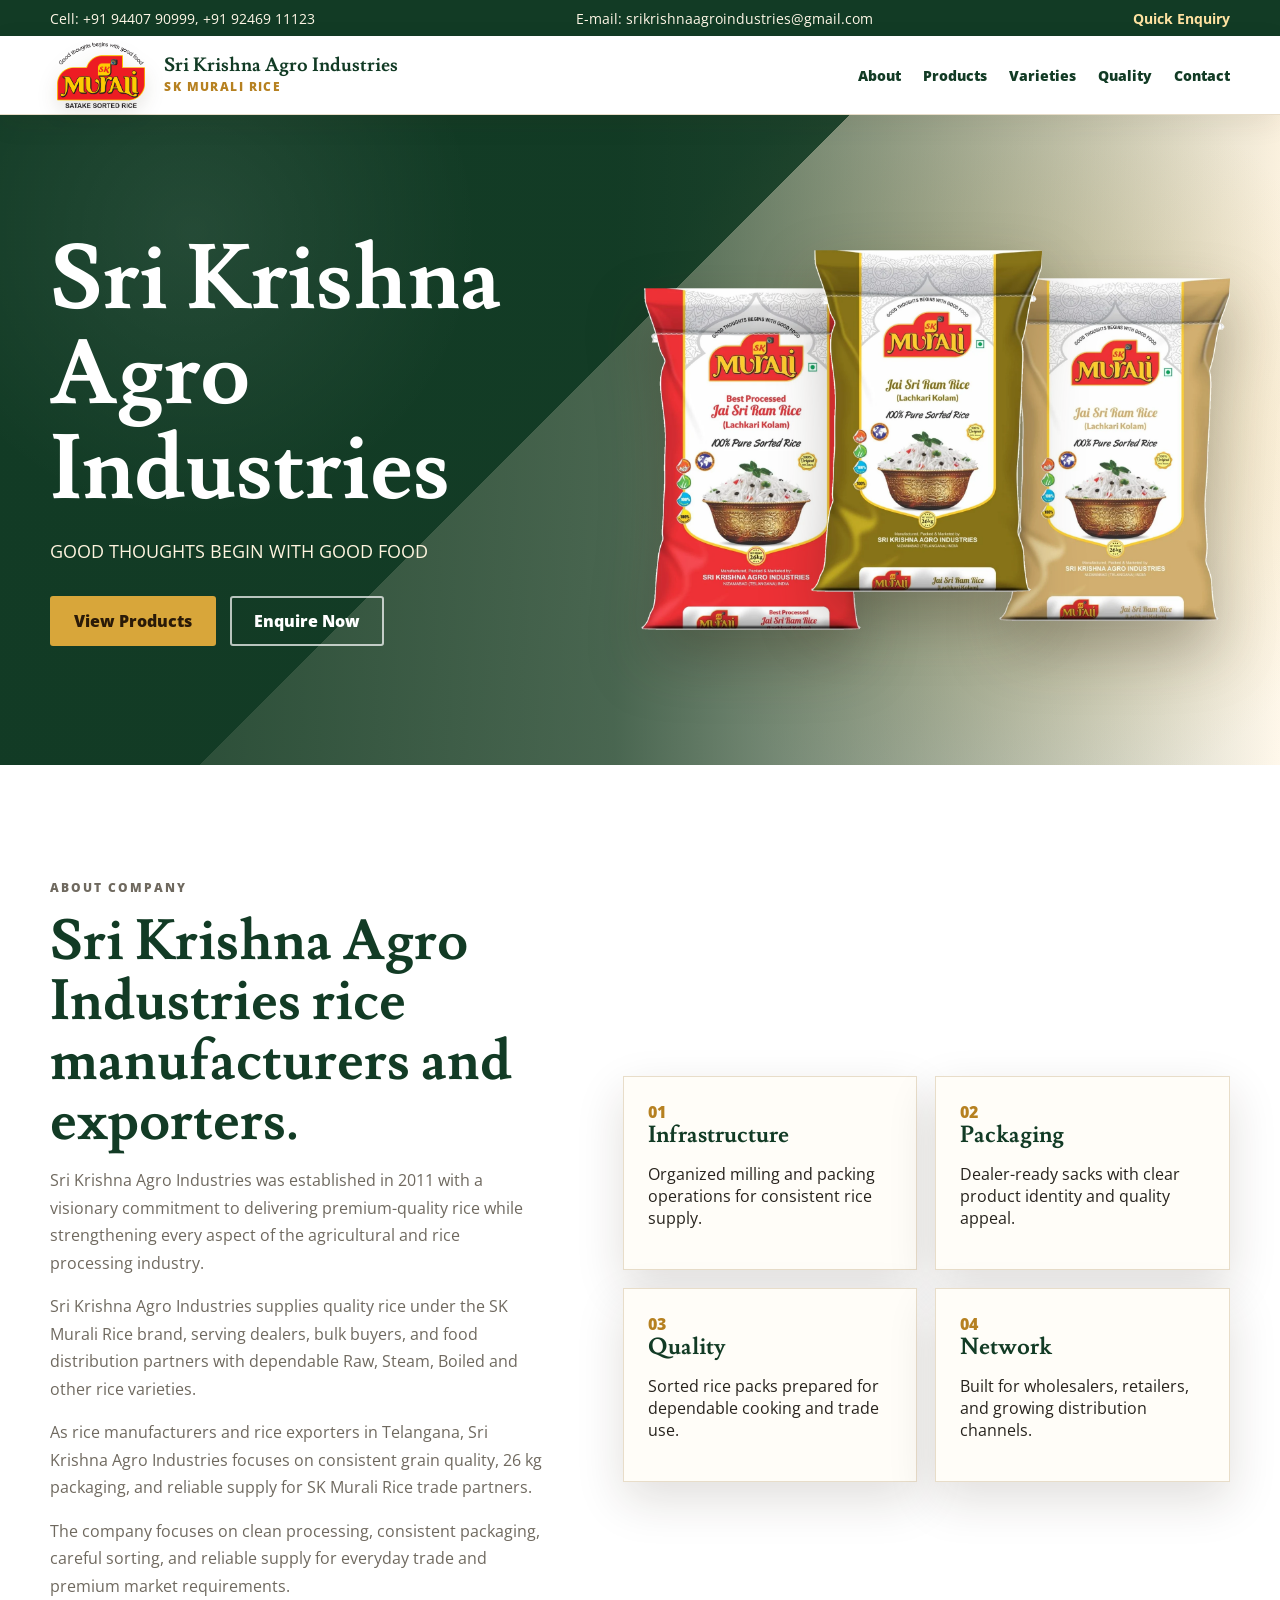
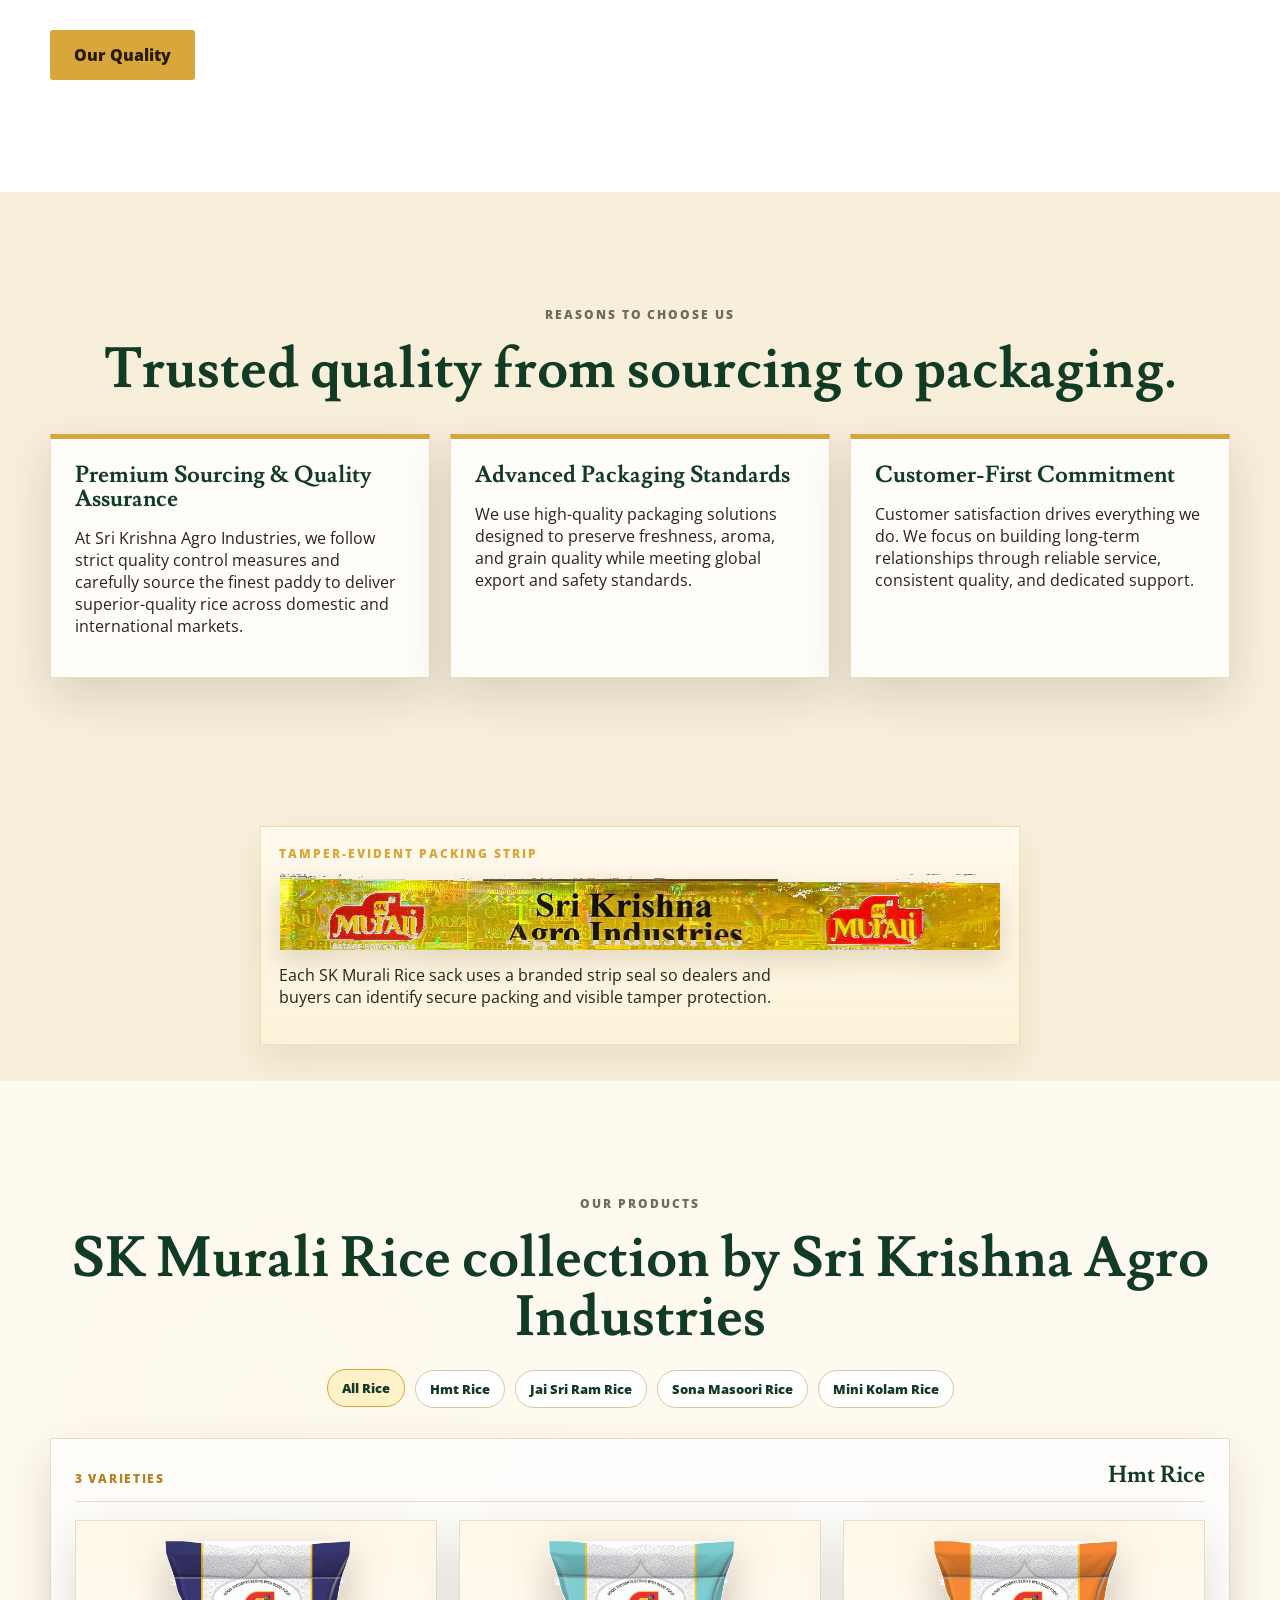
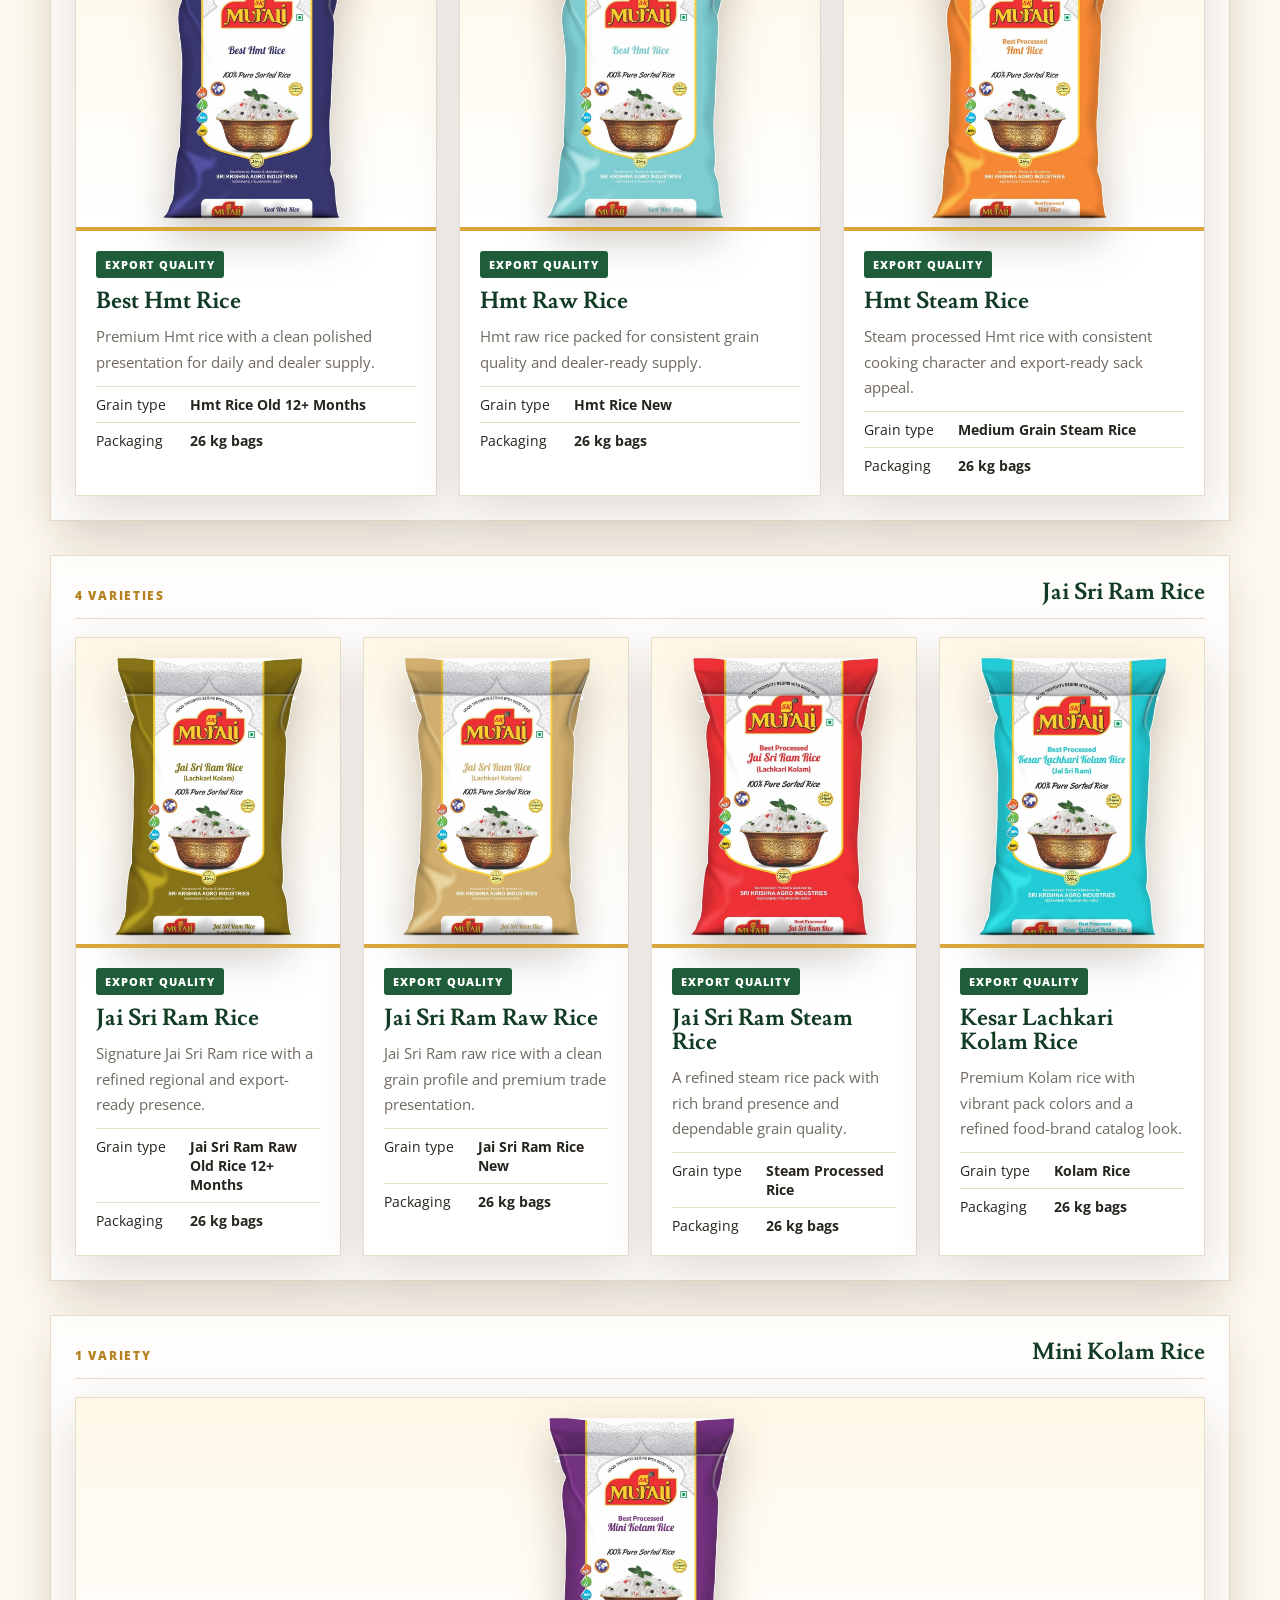
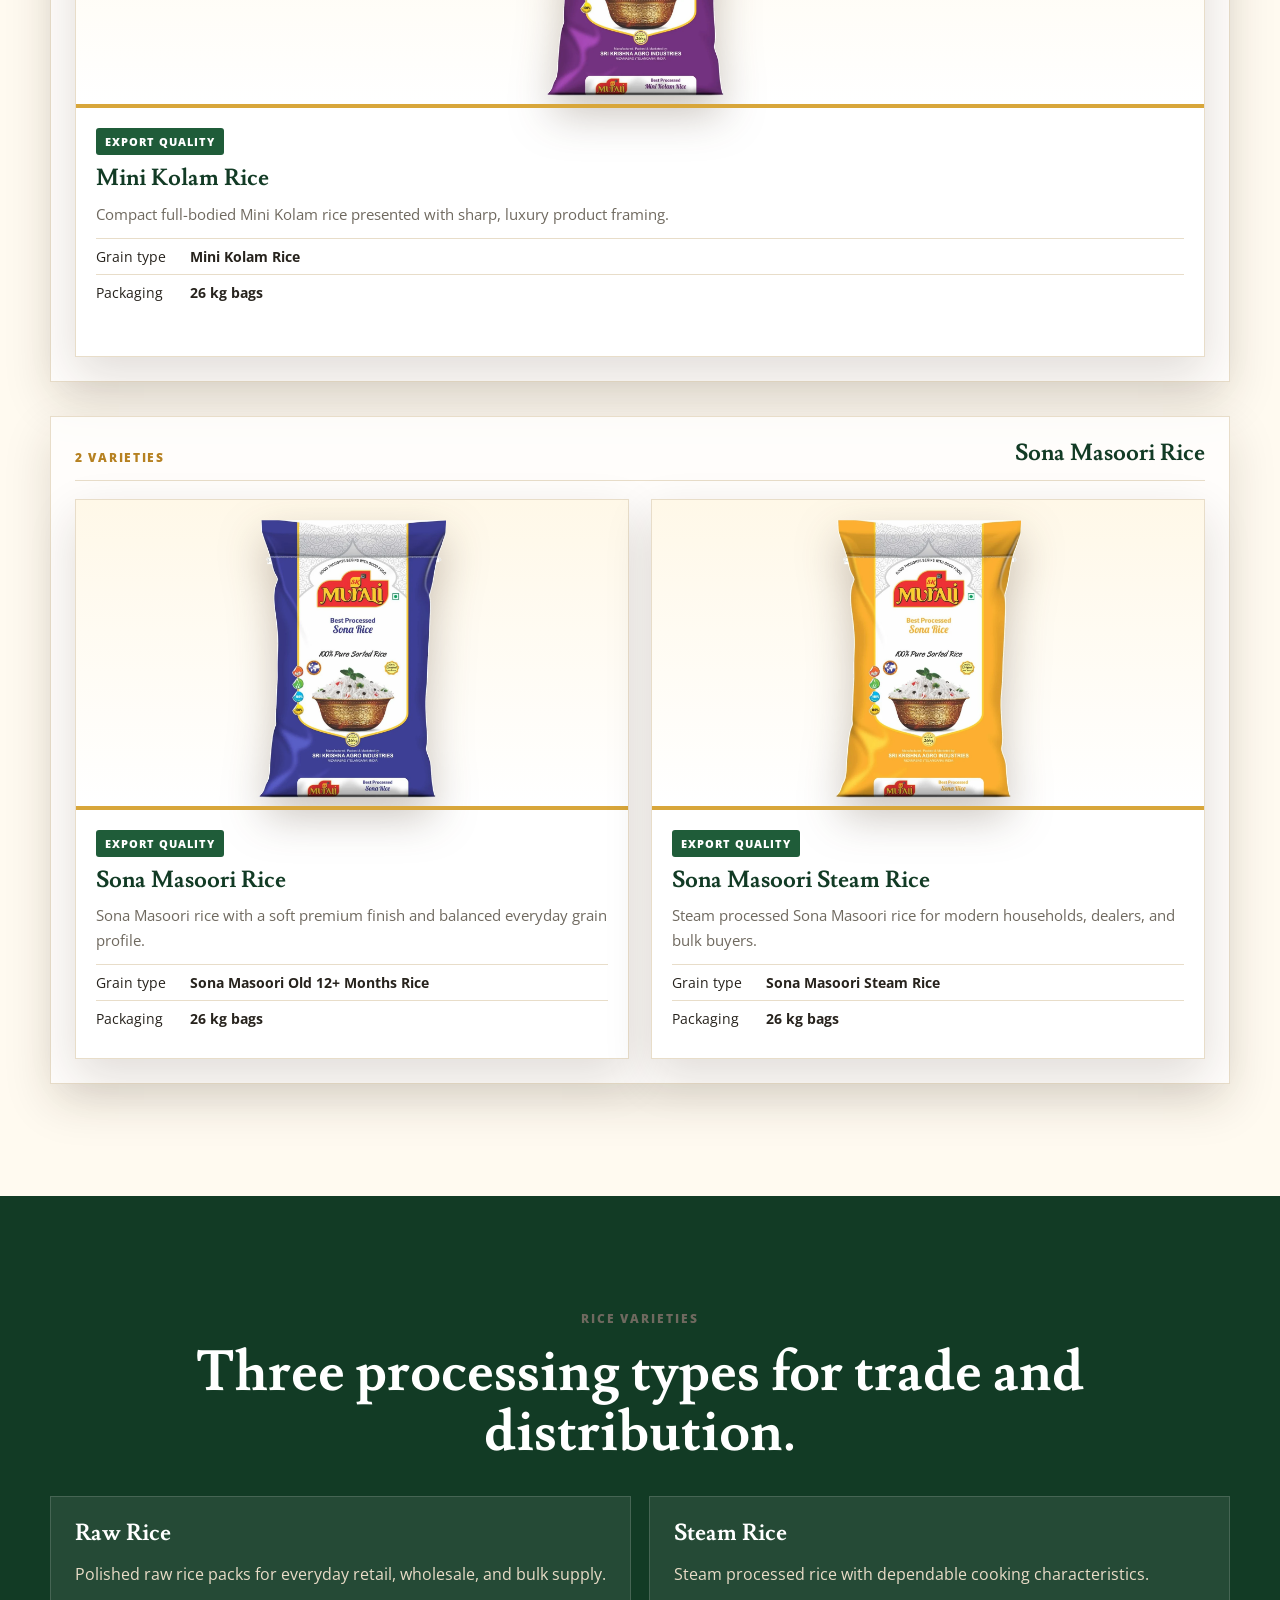
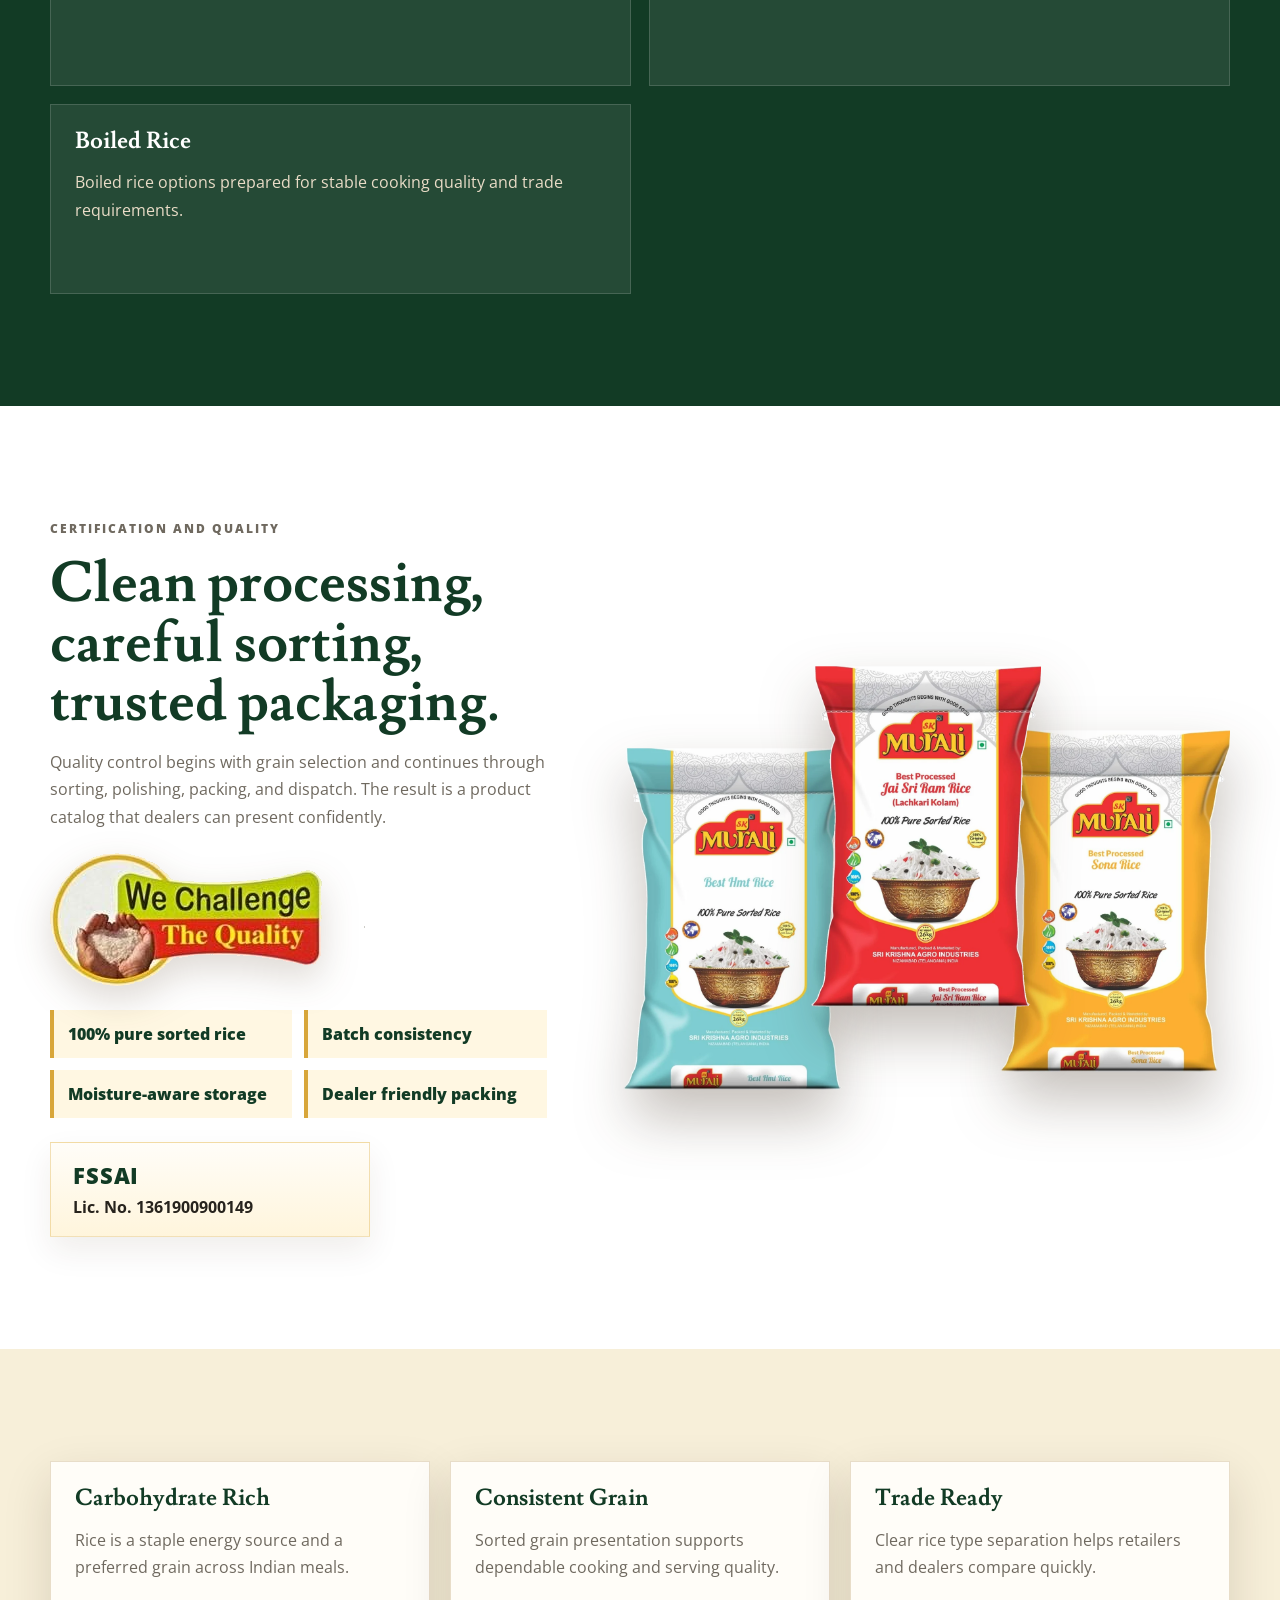
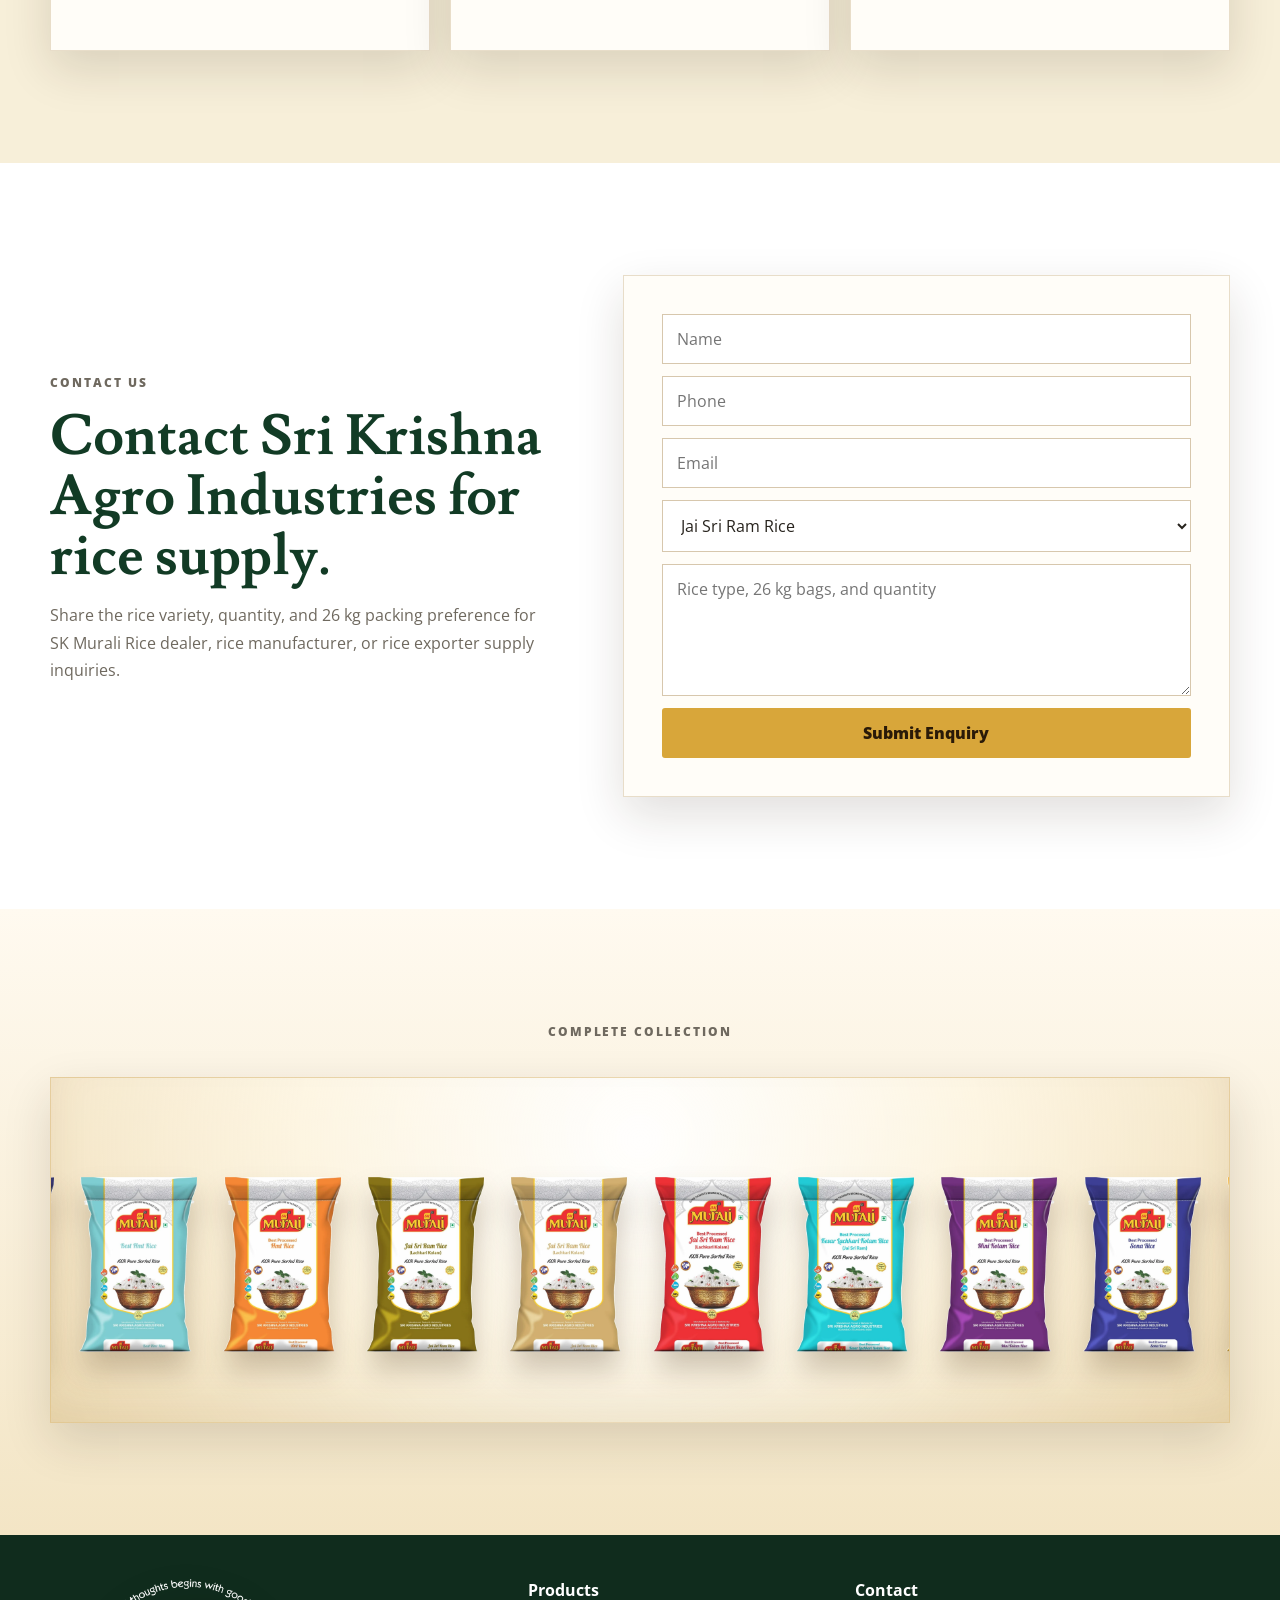
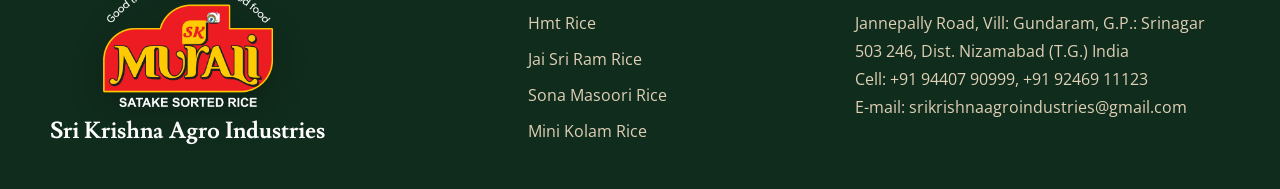
==== commit 04dc1ed2: "Update enquiry form email field" ====
--- a/index.html
+++ b/index.html
@@ -341,6 +341,7 @@
             <input type="hidden" name="_next" value="https://srikrishnaagroindustries.in/#inquiry" />
             <input name="Name" aria-label="Name" placeholder="Name" required />
             <input name="Phone" aria-label="Phone" placeholder="Phone" required />
+            <input type="email" name="email" aria-label="Email" placeholder="Email" required />
             <select name="Product Interest" aria-label="Product interest" required>
               <option>Jai Sri Ram Rice</option>
               <option>Hmt Rice</option>
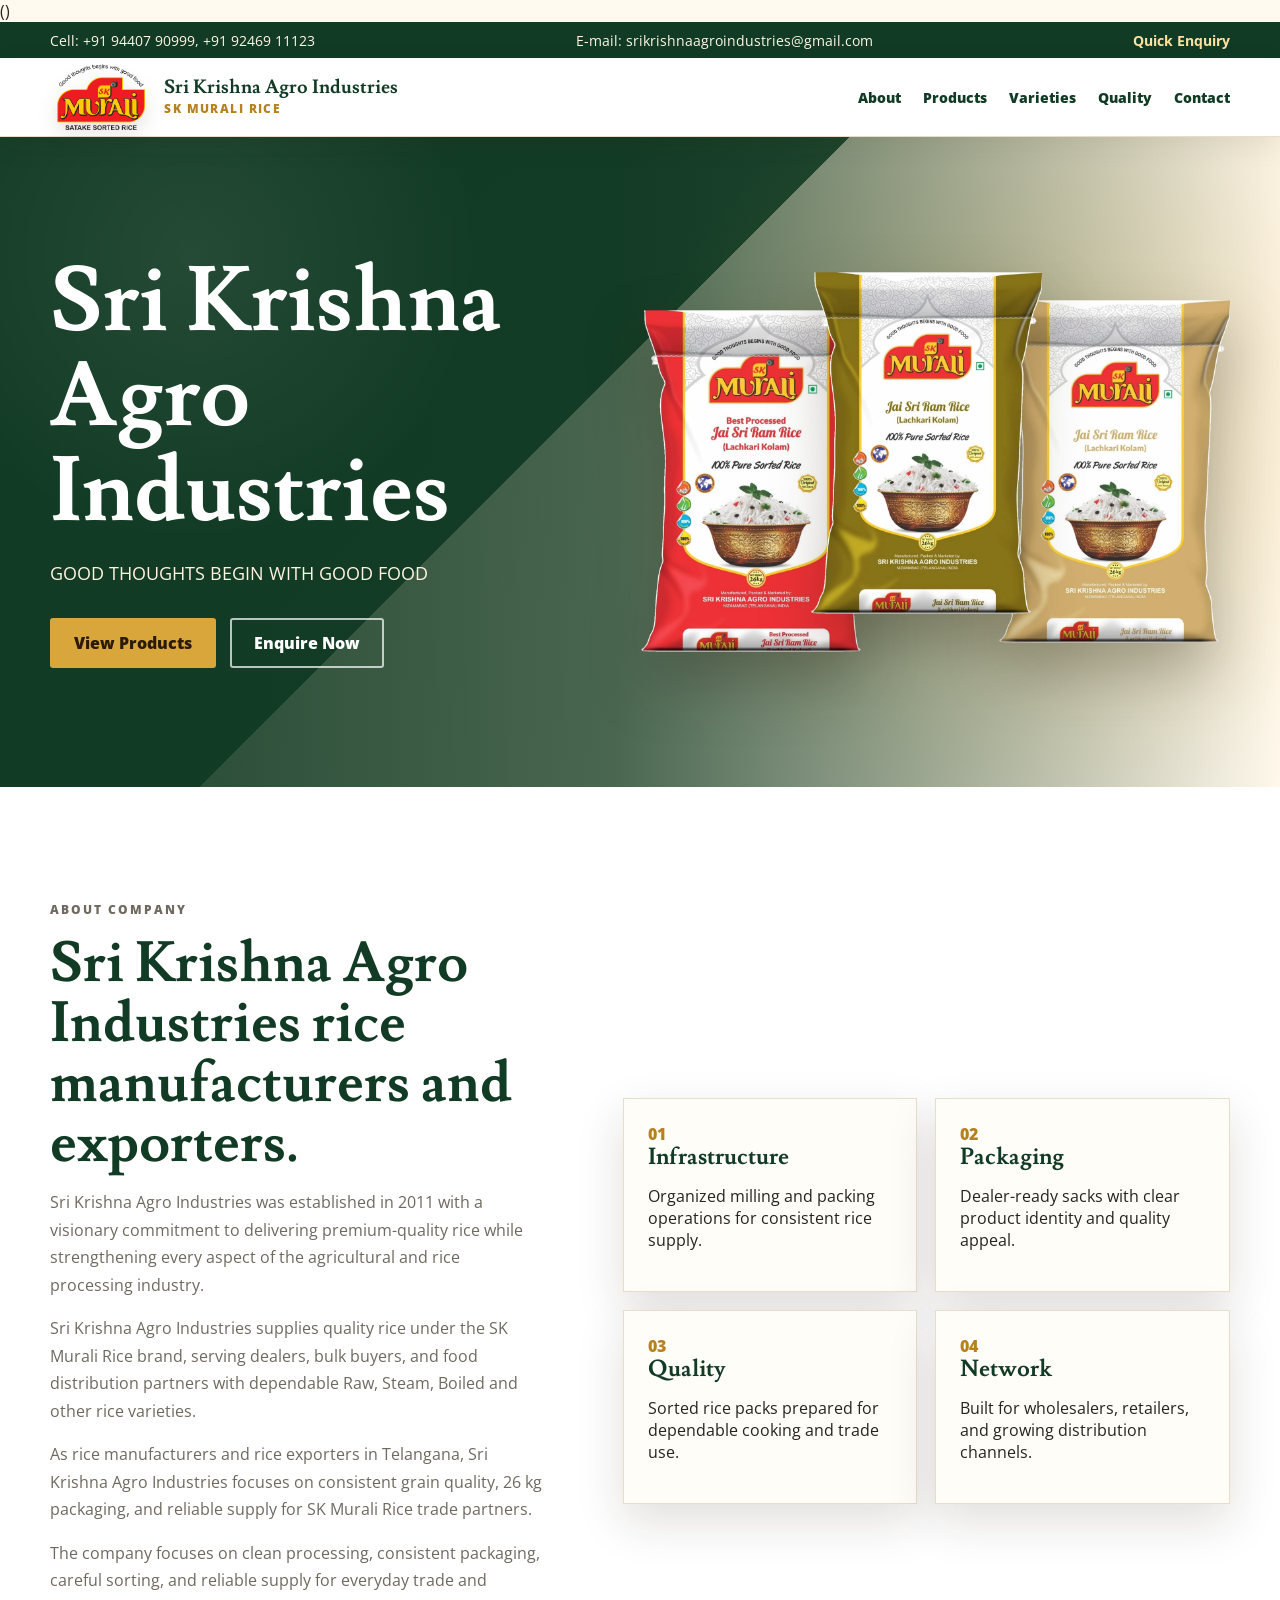
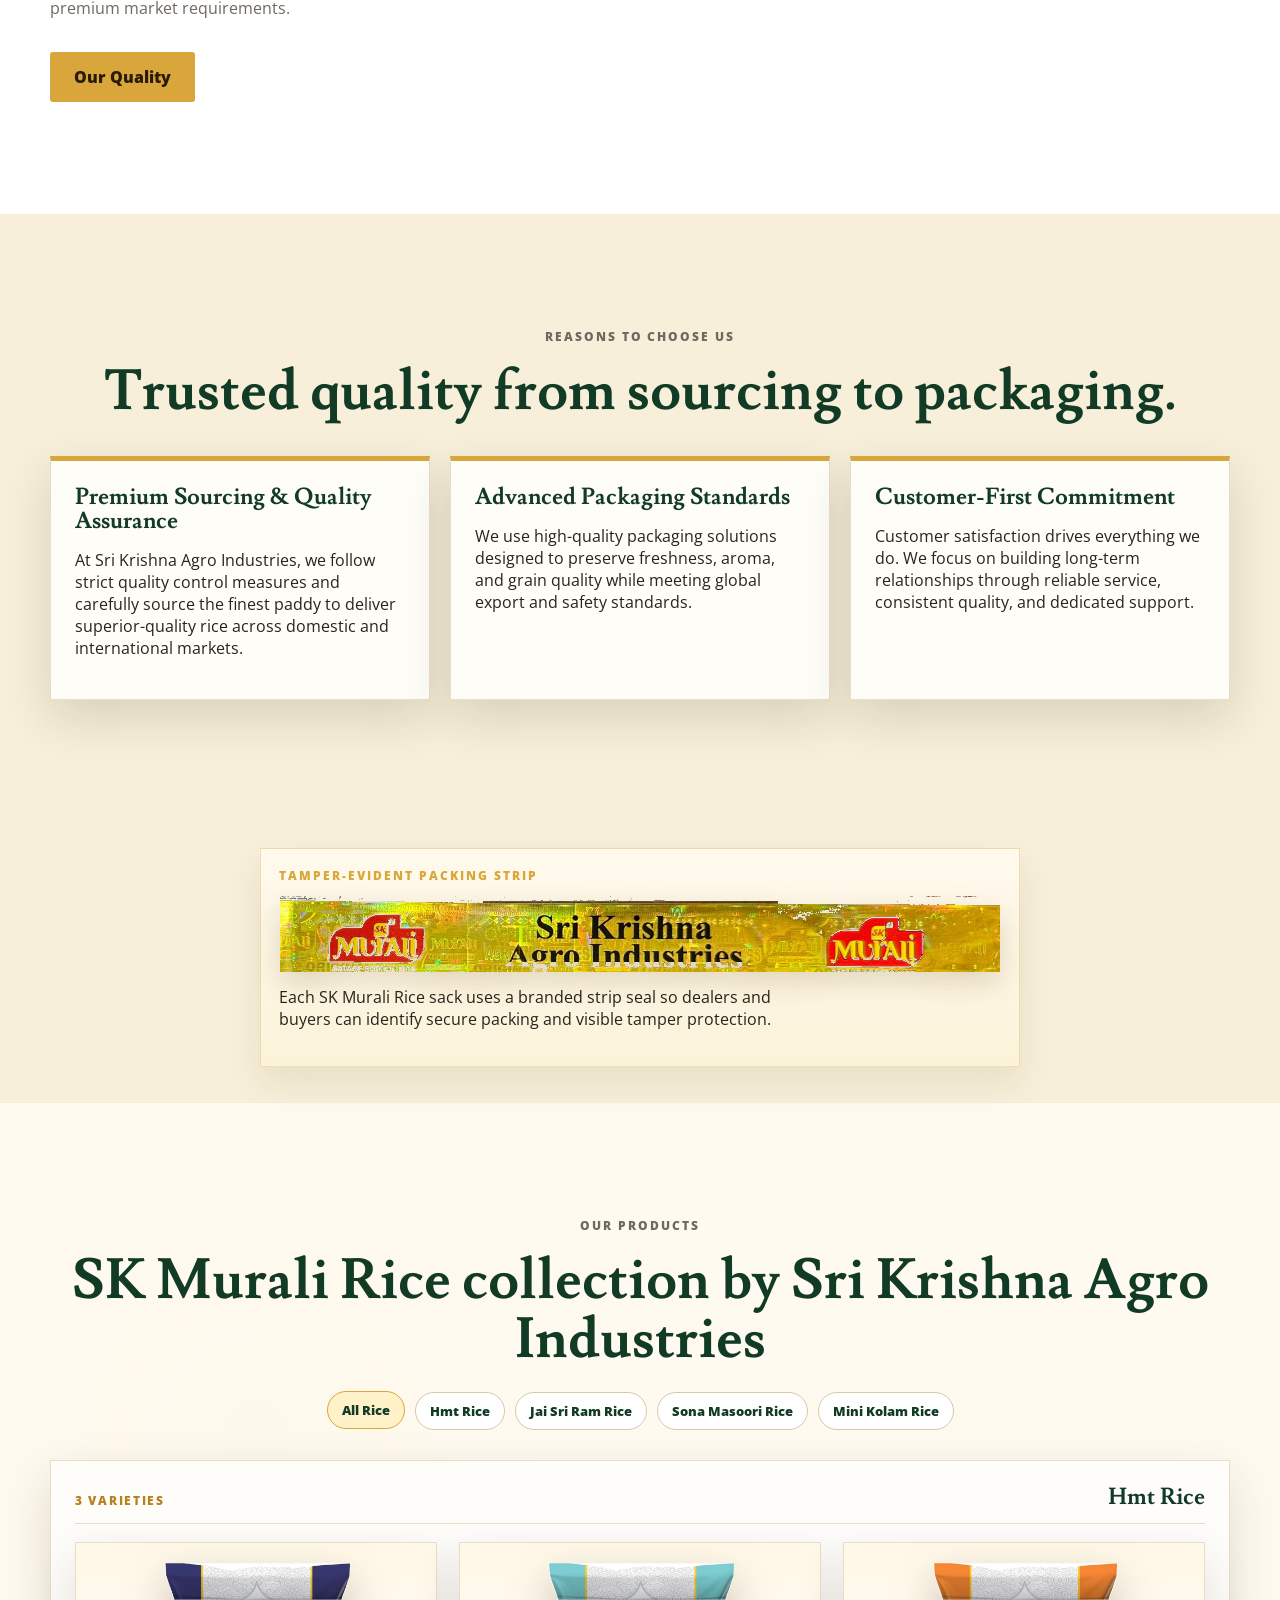
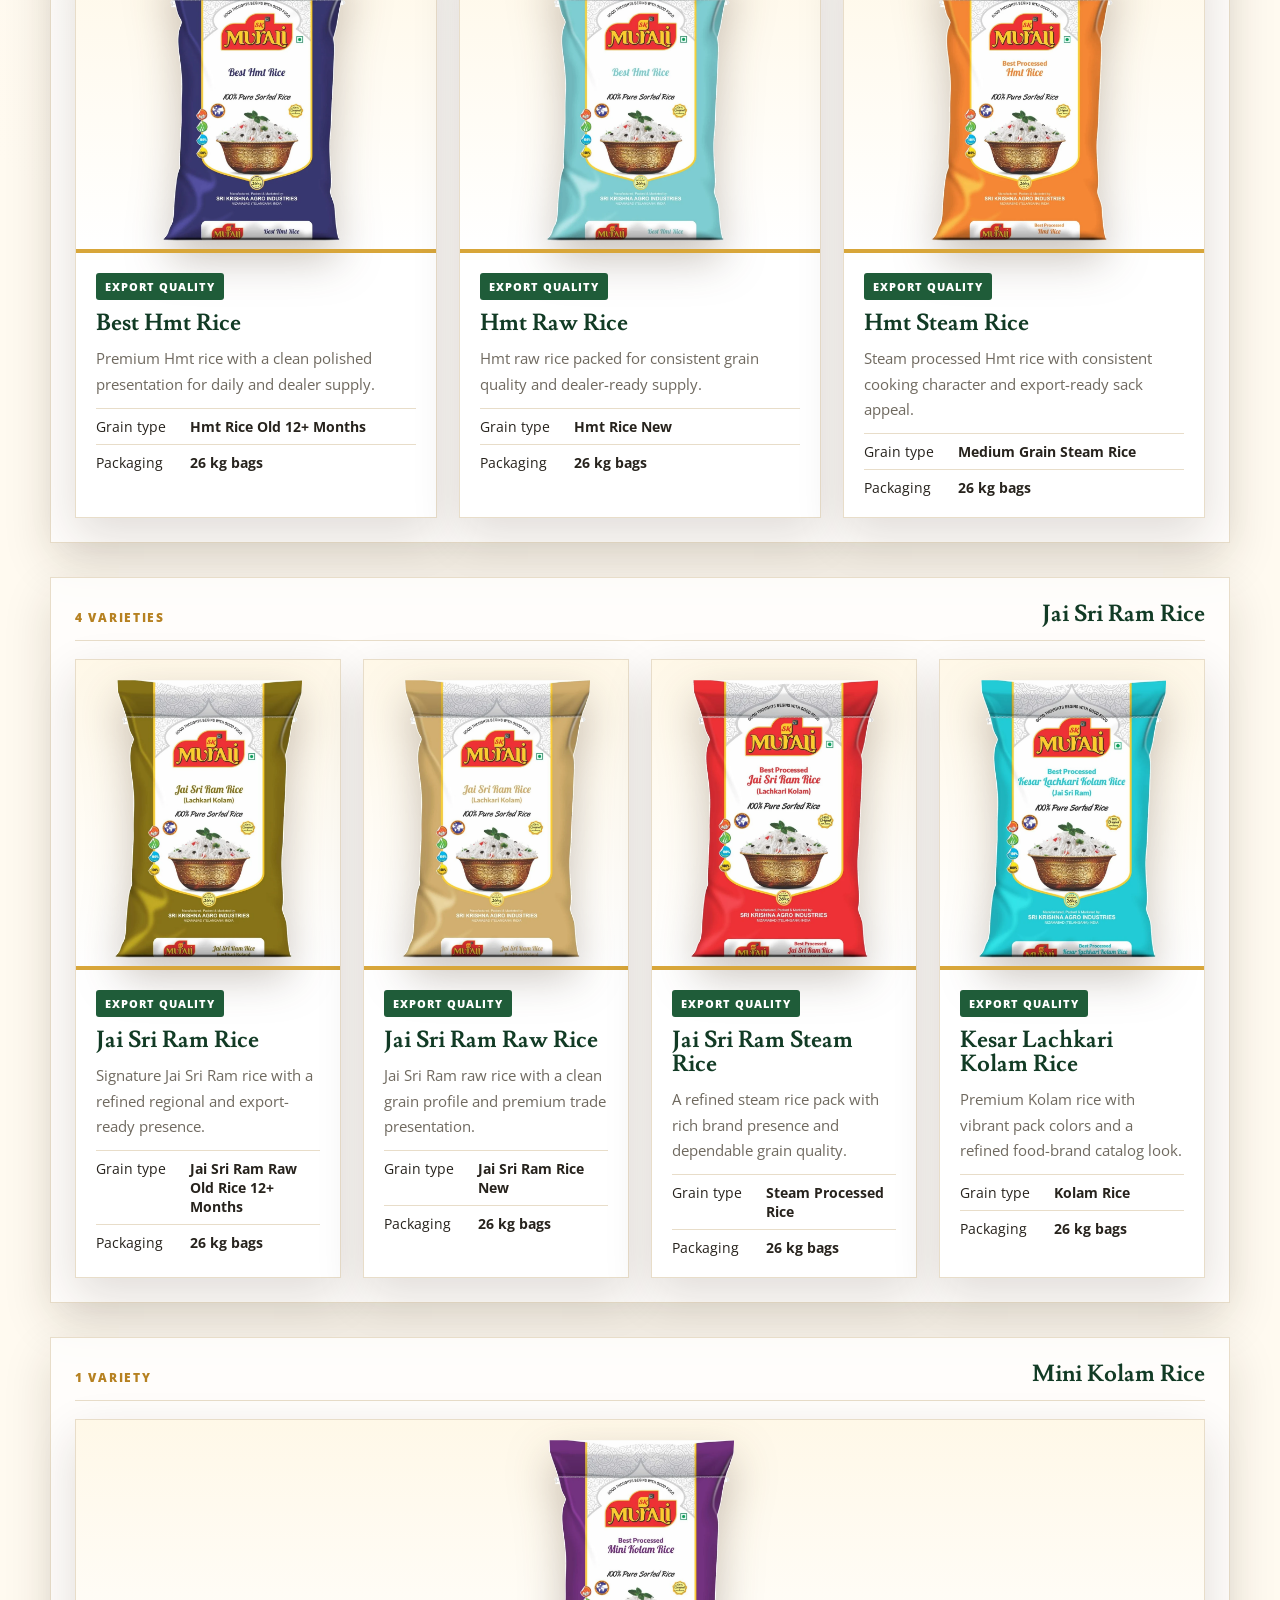
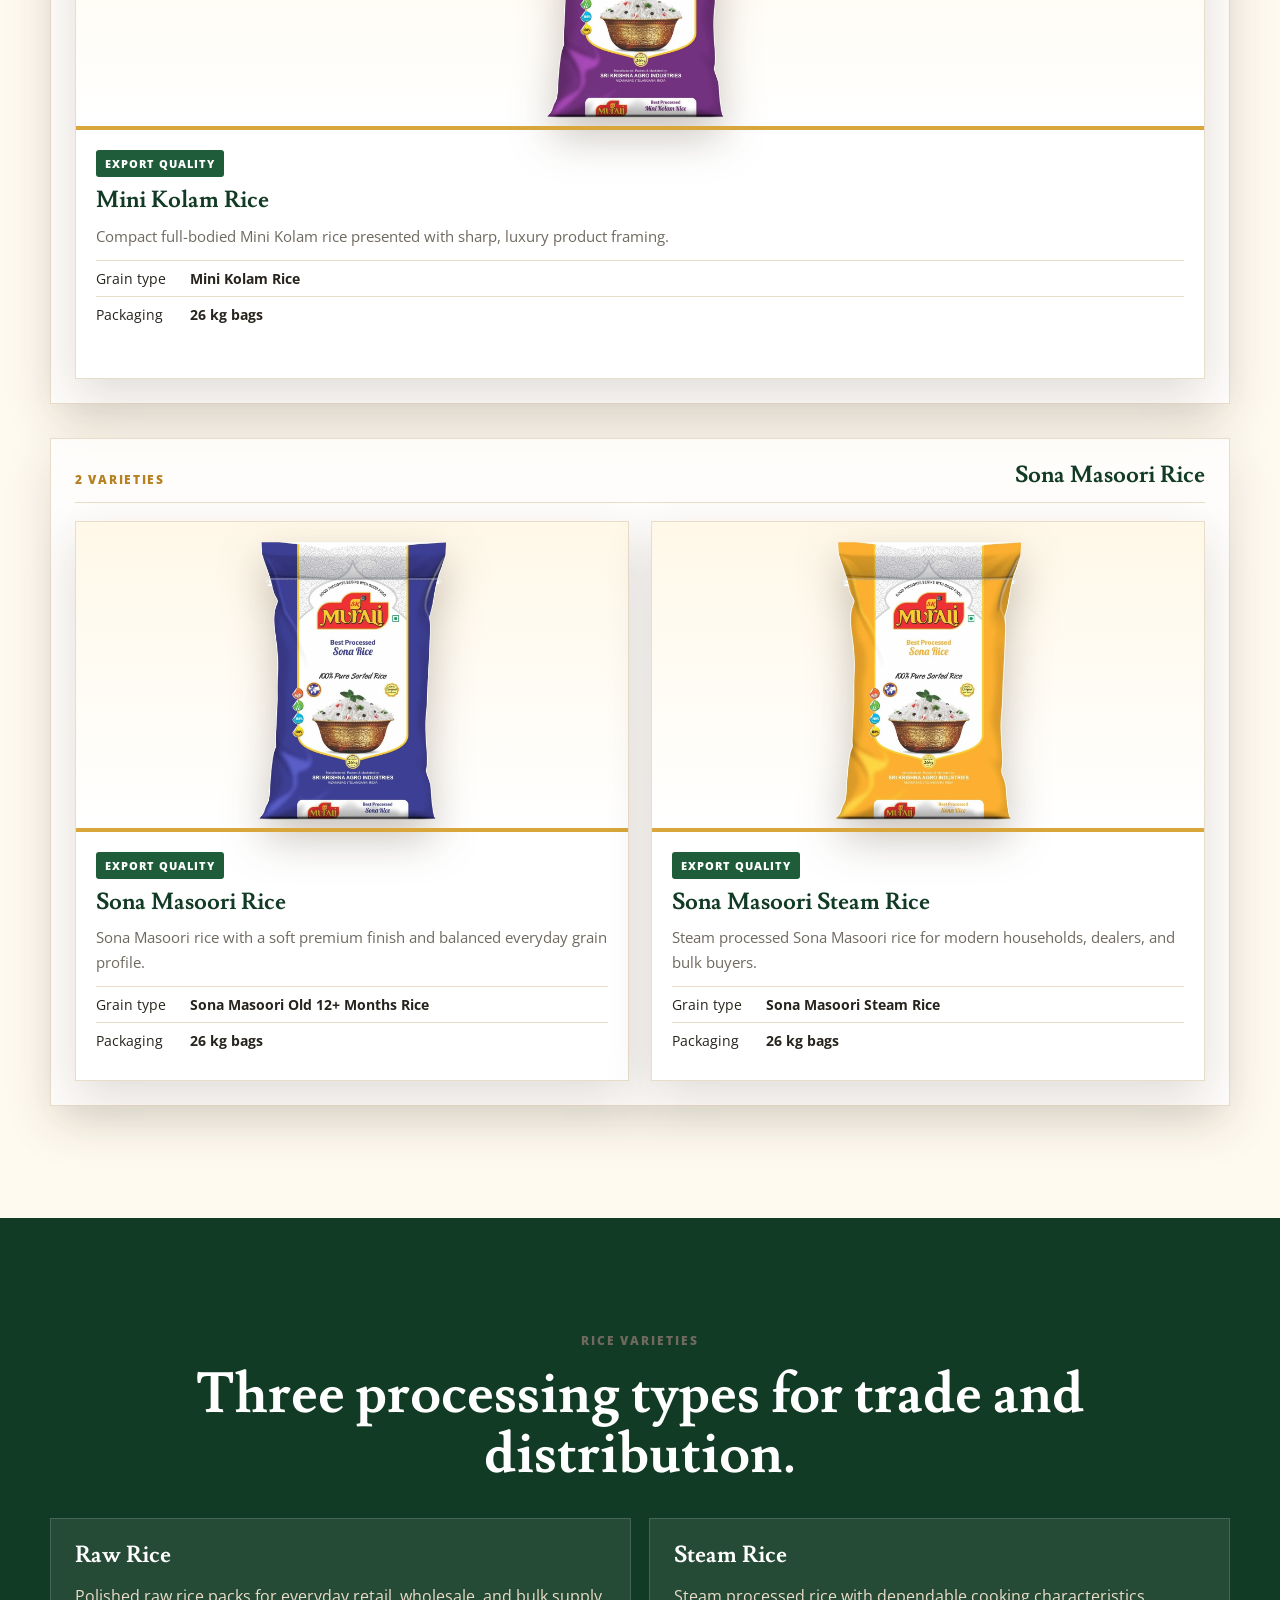
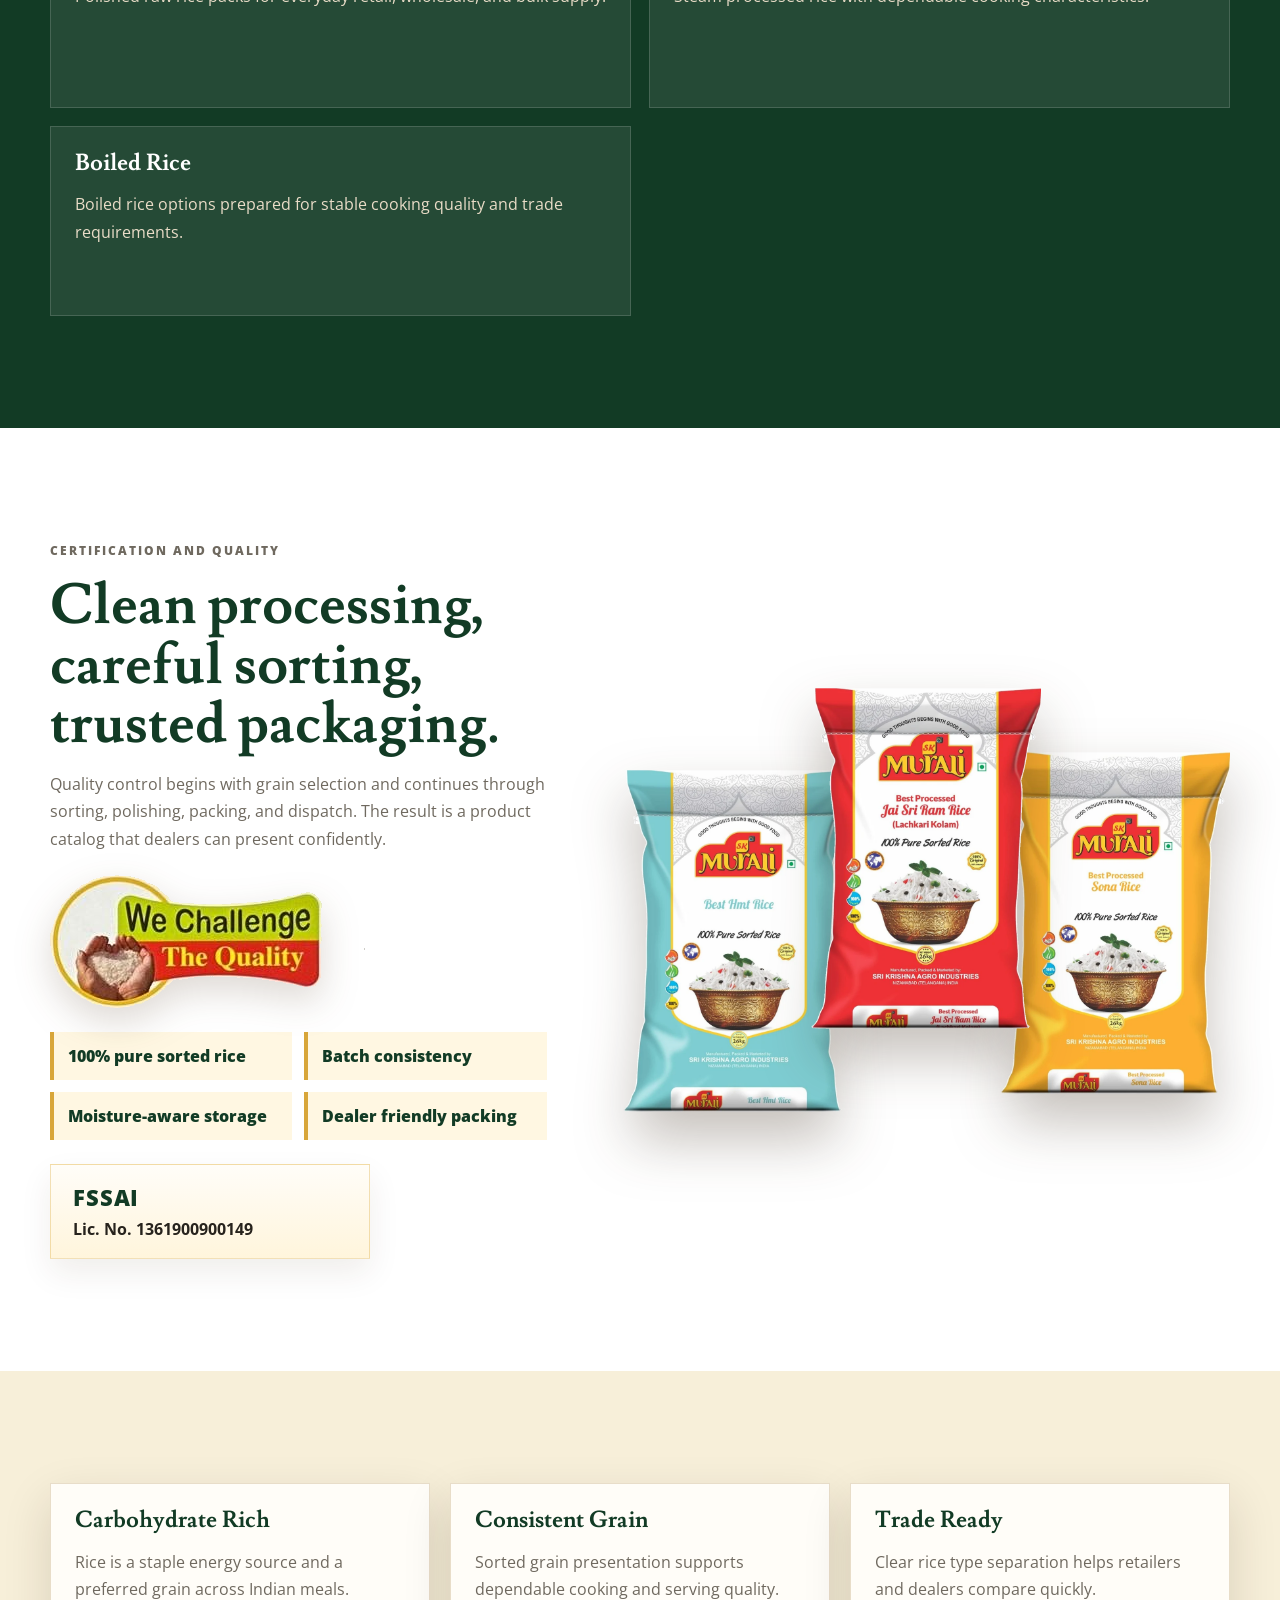
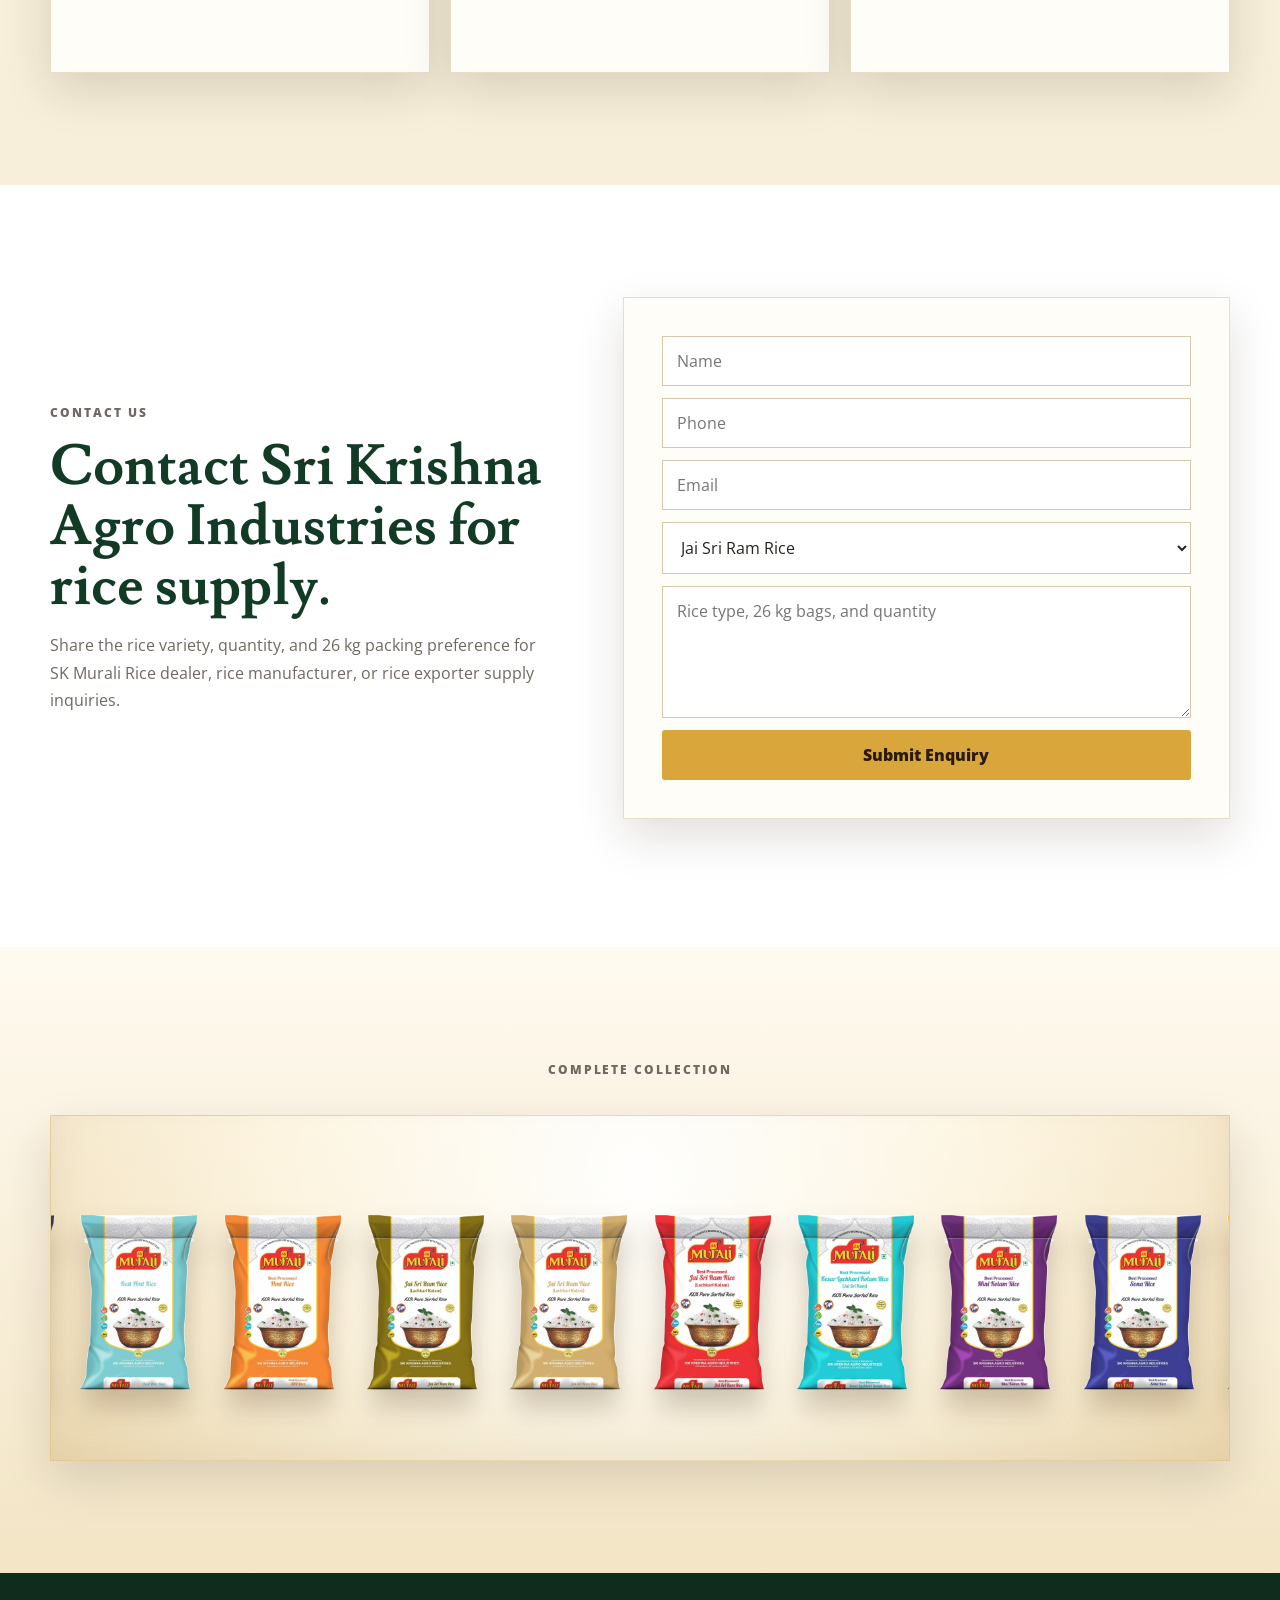
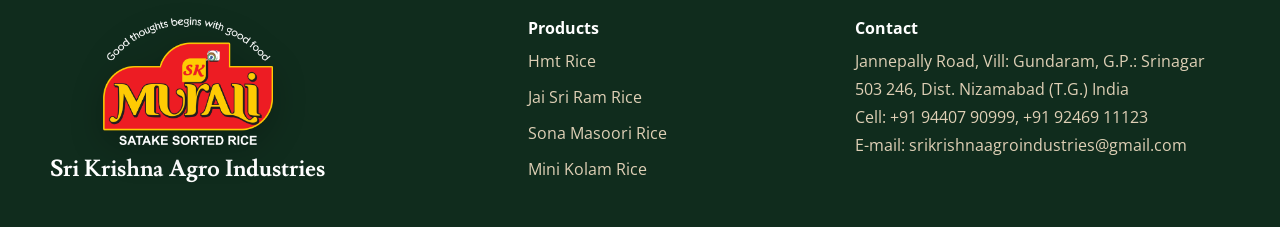
==== commit f9032350: "Fix doctype declaration in index.html" ====
--- a/index.html
+++ b/index.html
@@ -1,4 +1,4 @@
-<!doctype html>
+()<!doctype html>
 <html lang="en">
   <head>
     <meta charset="UTF-8" />
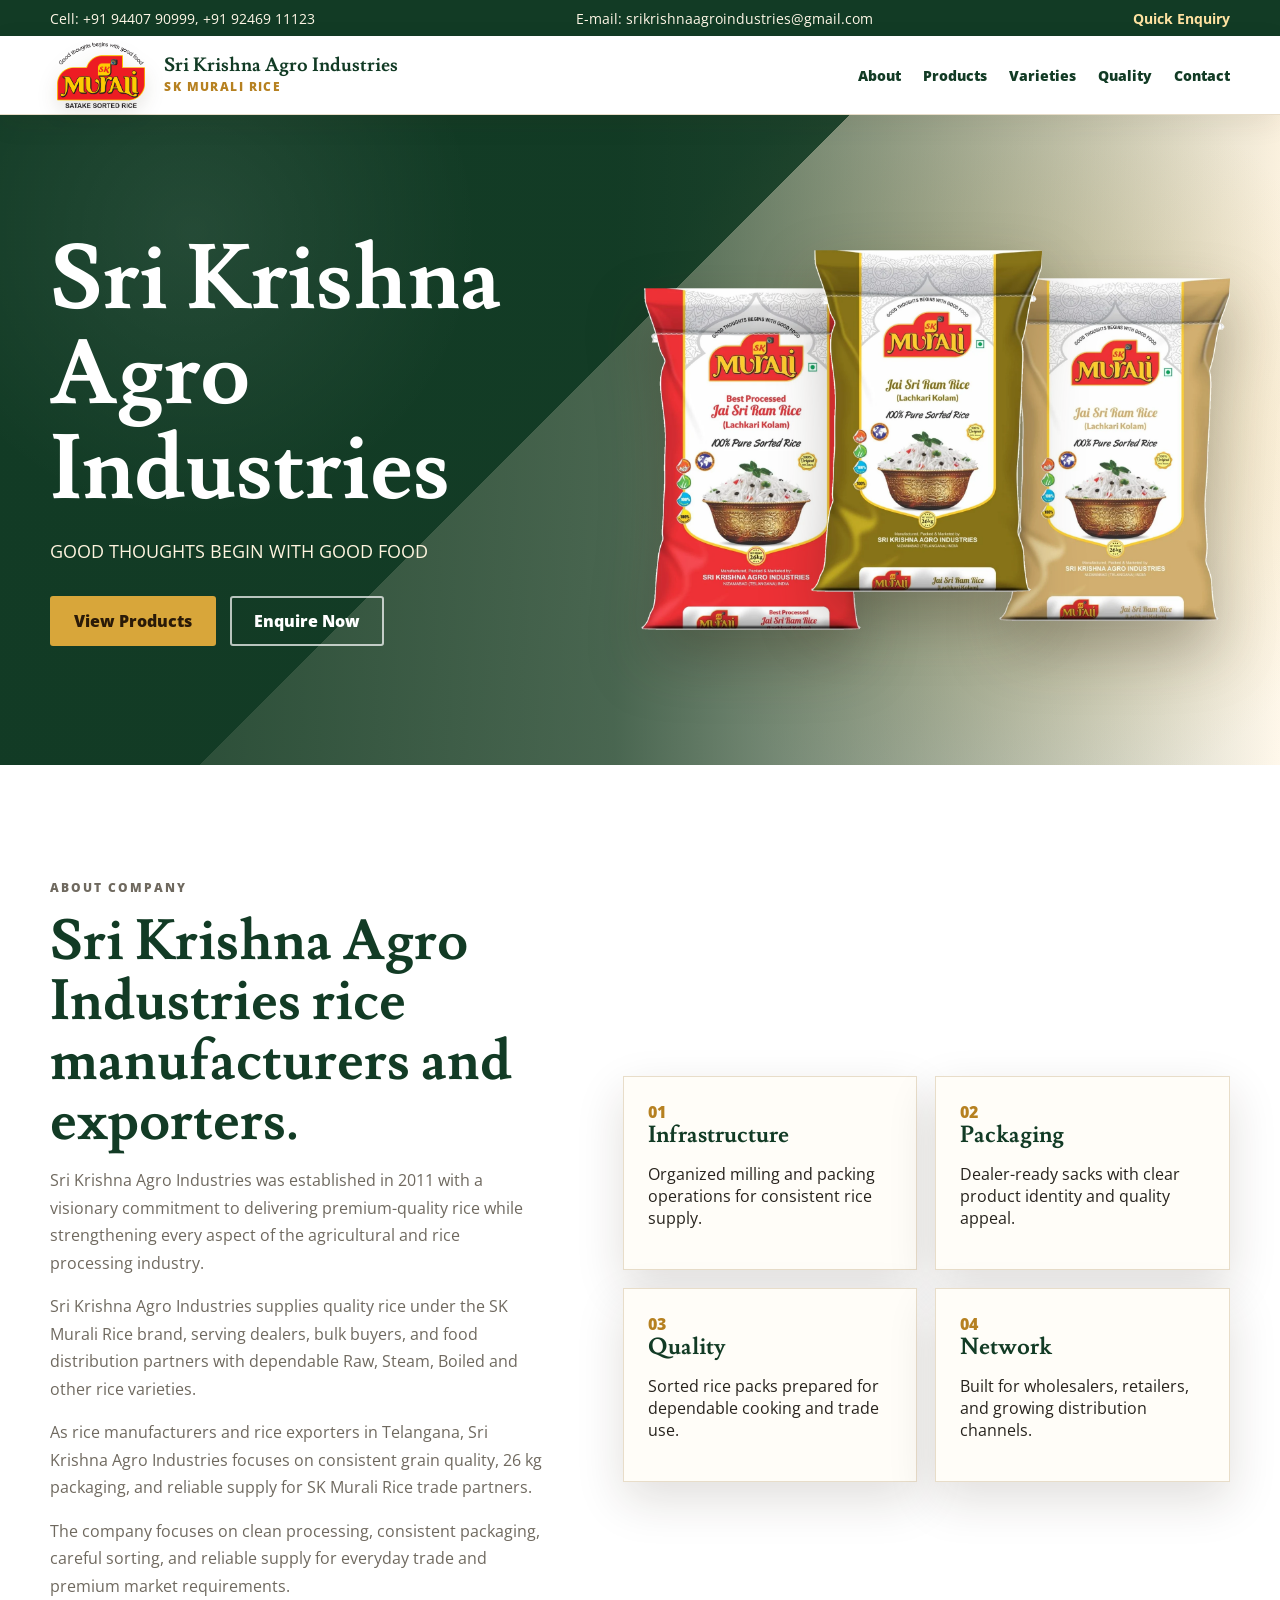
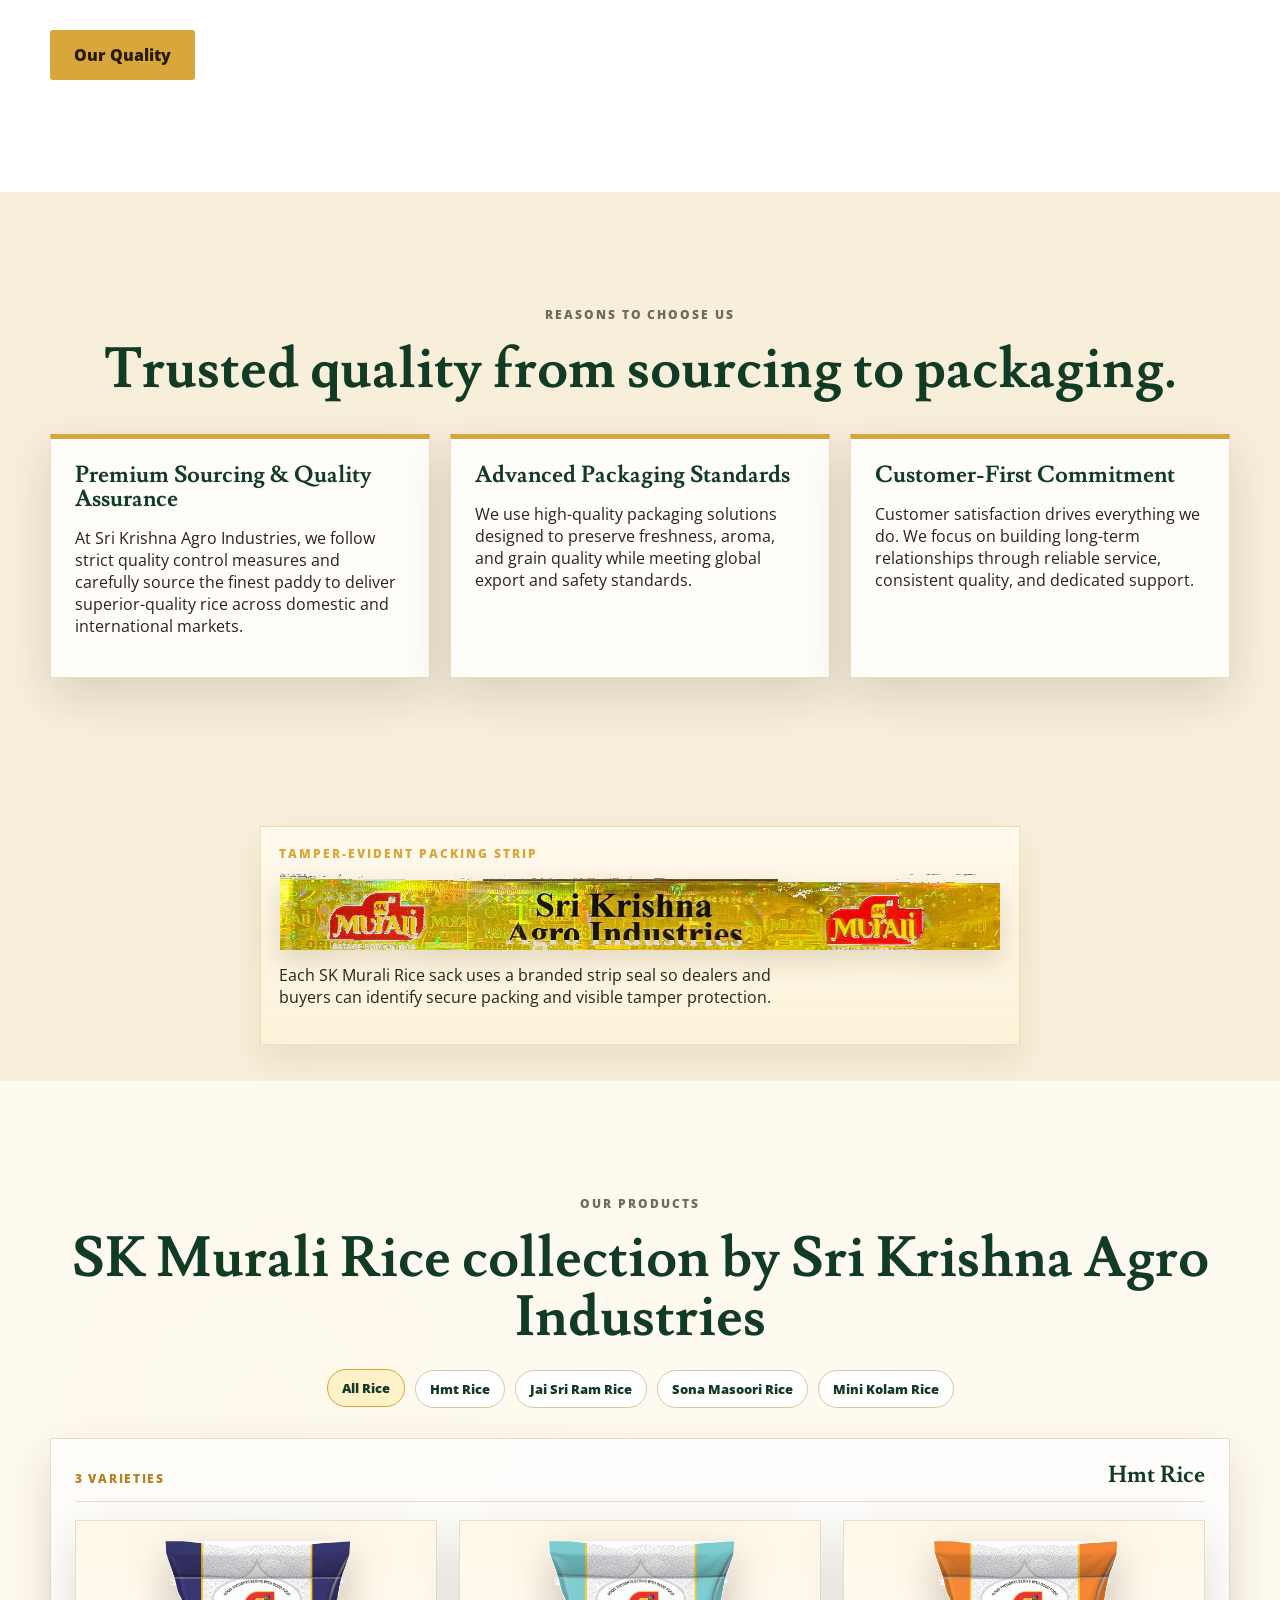
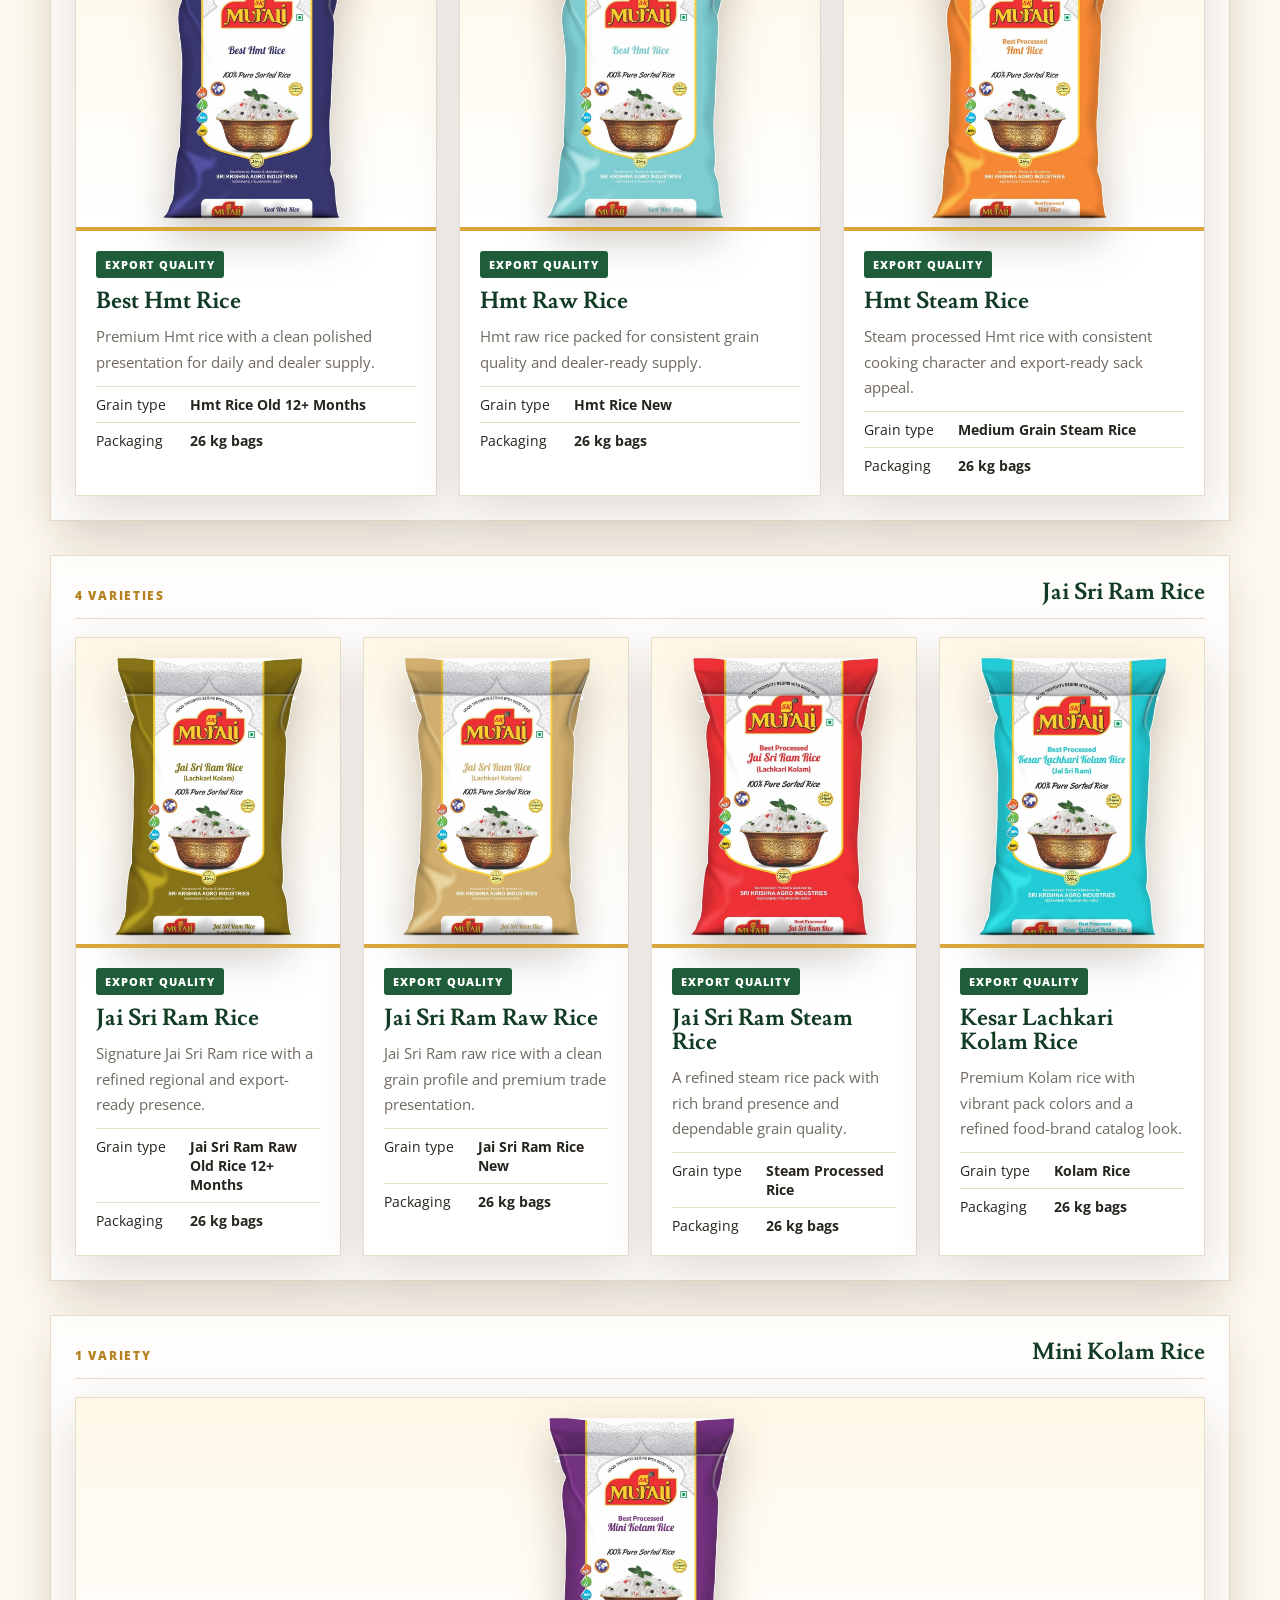
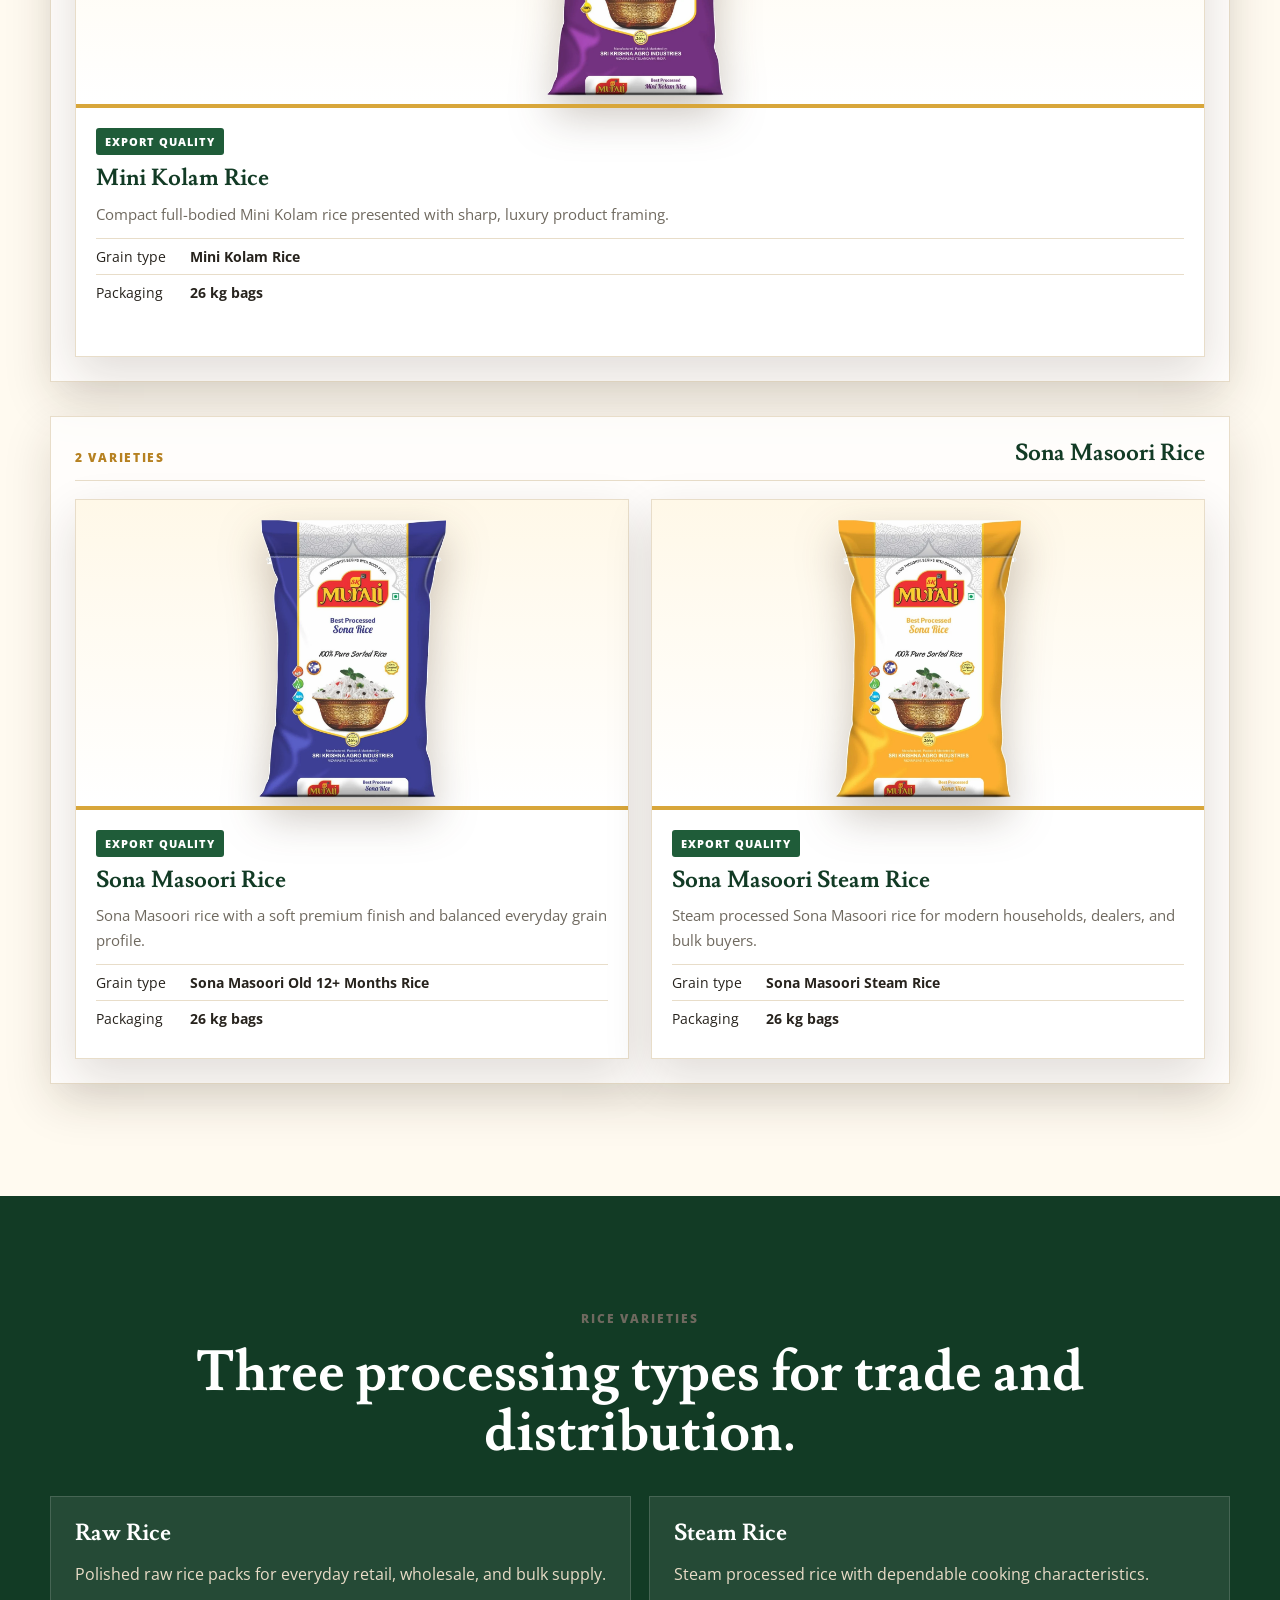
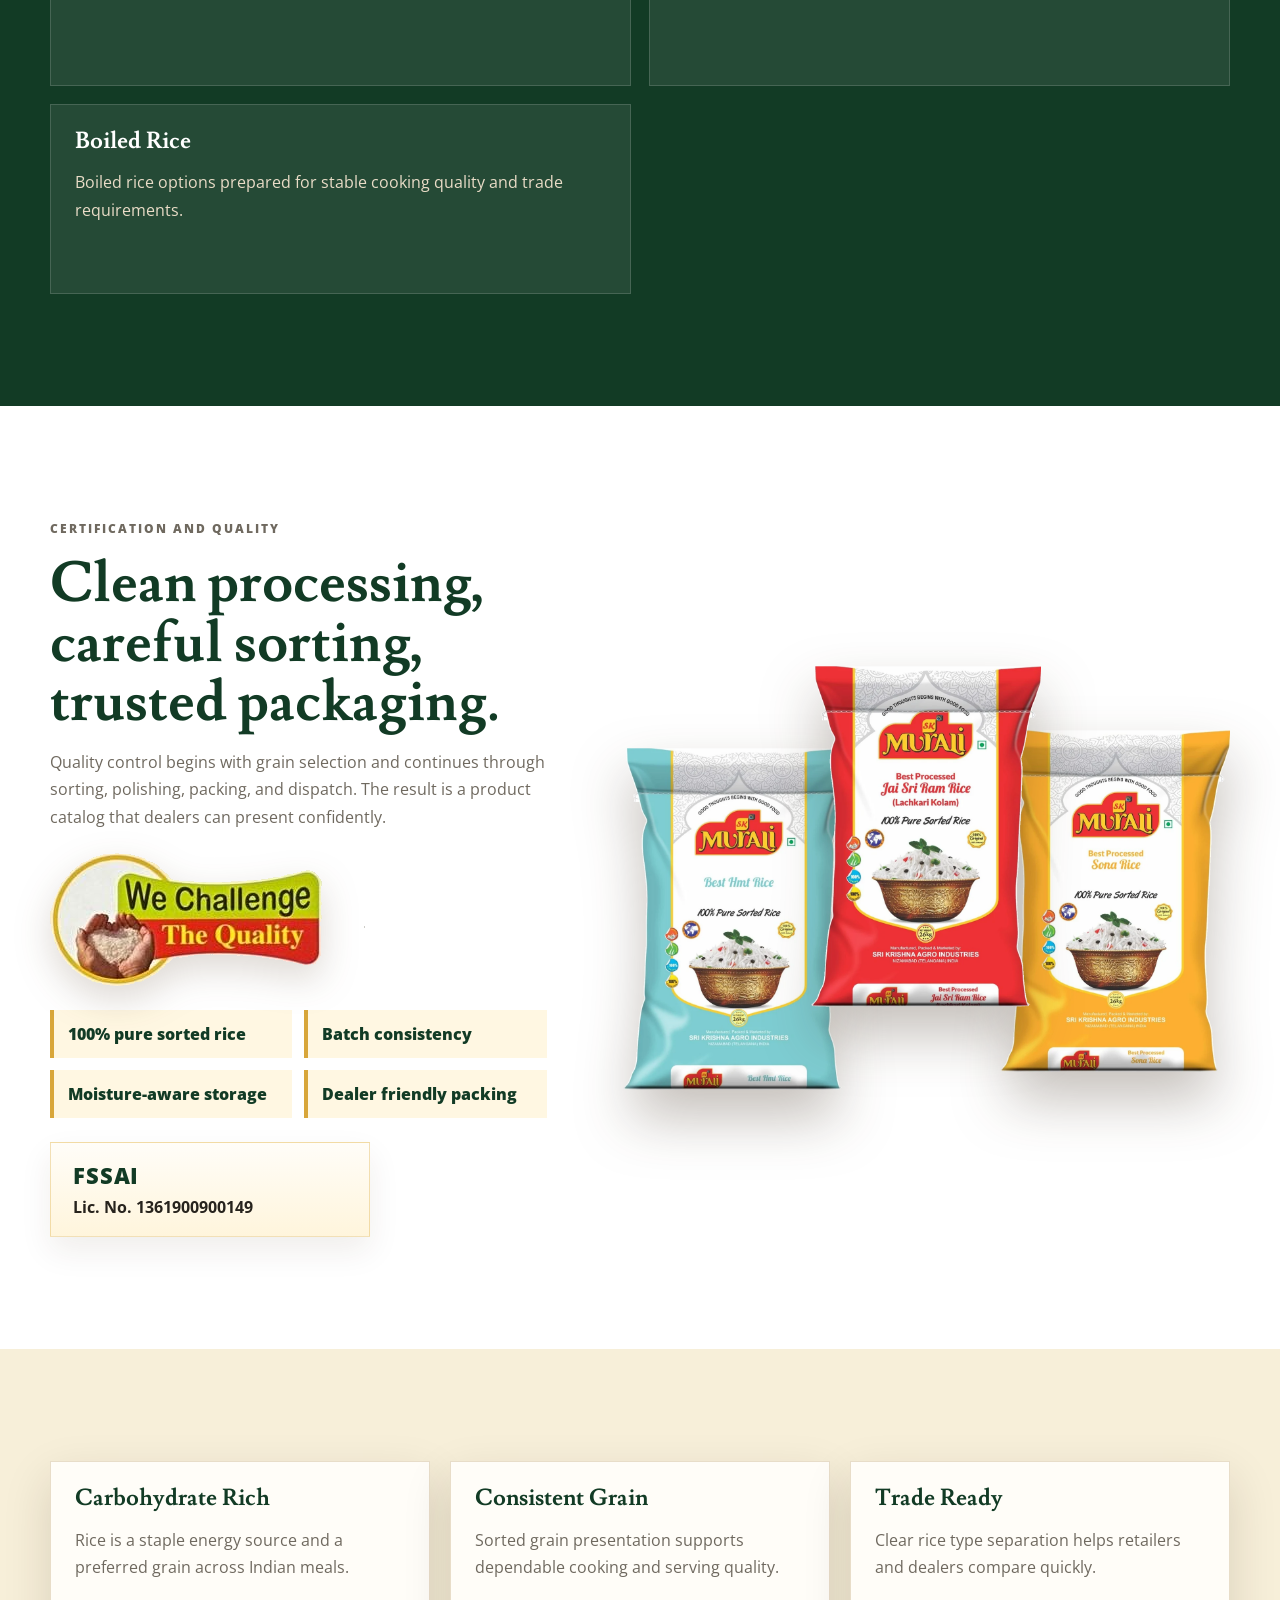
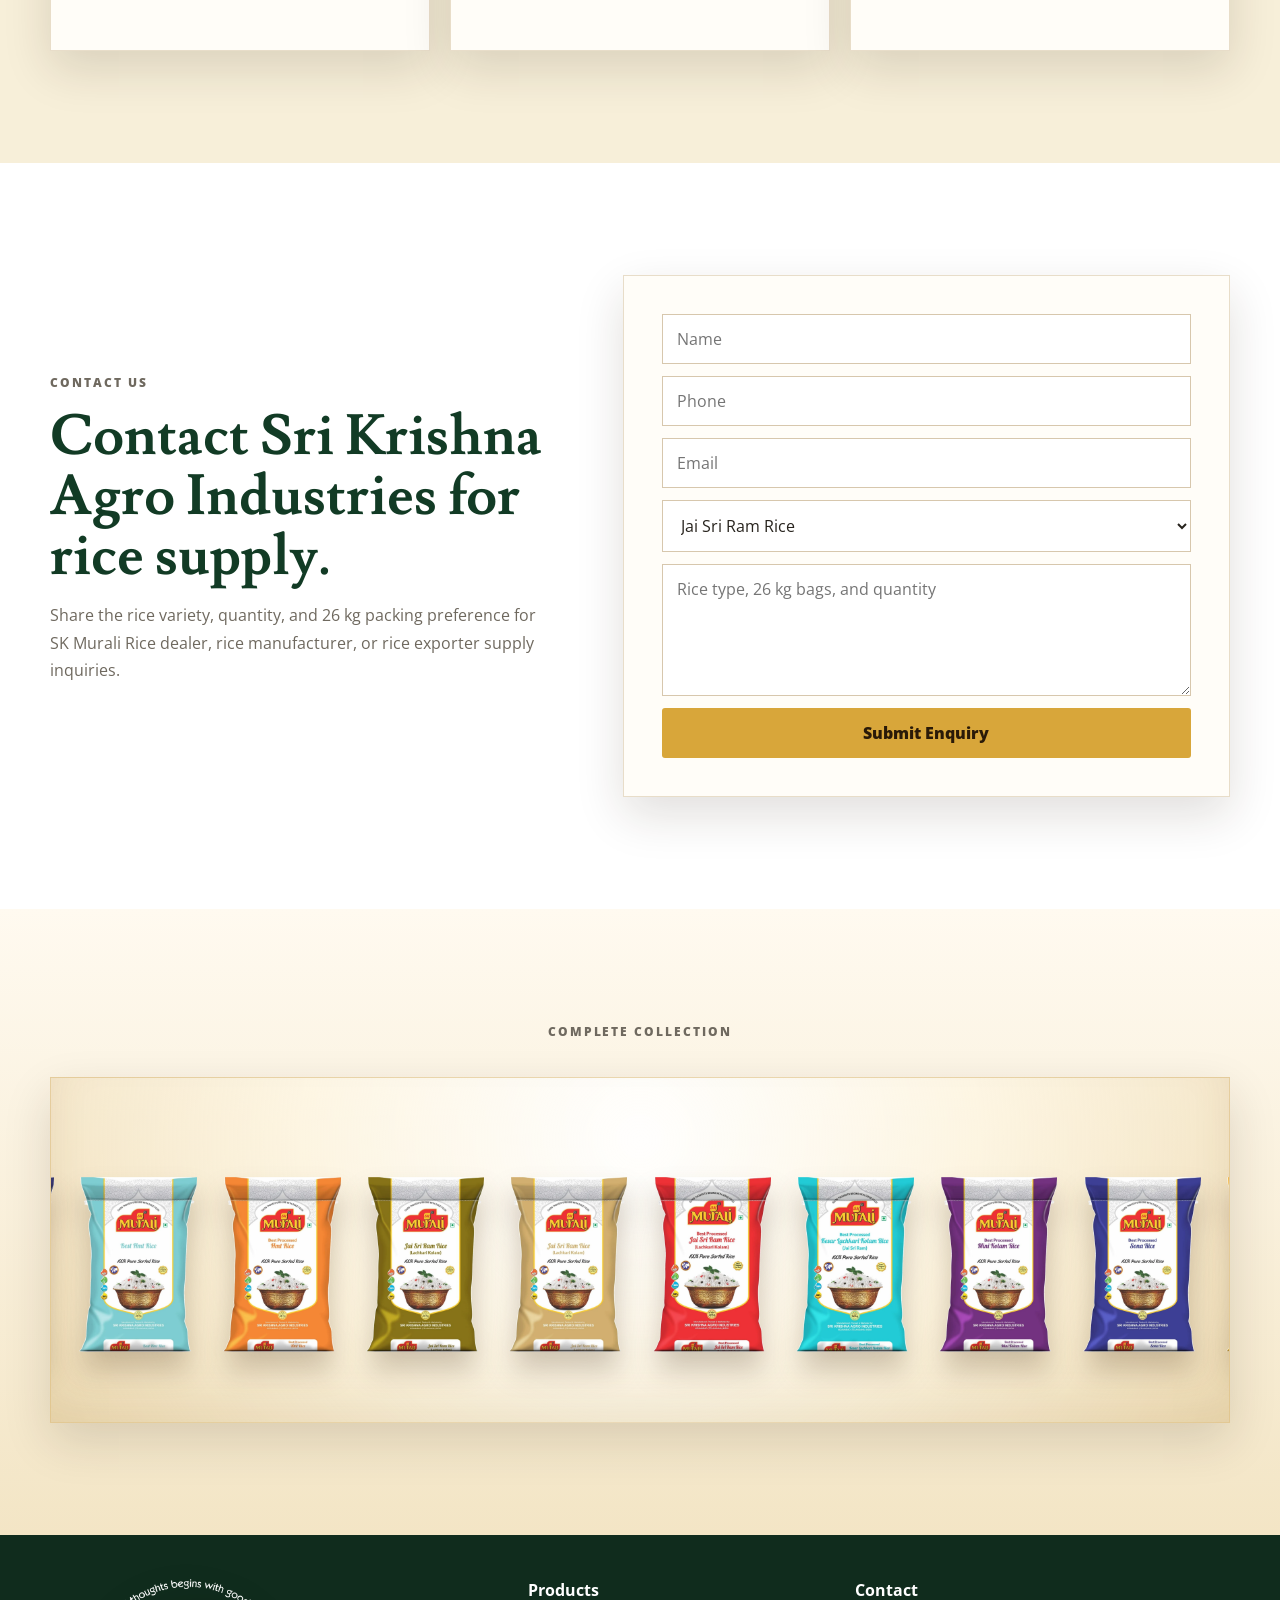
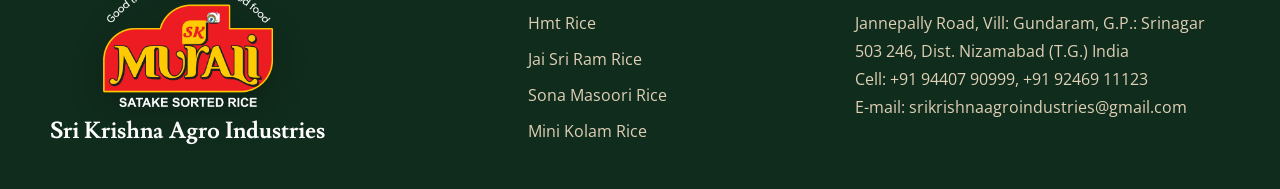
==== commit 520e59c6: "Fix doctype declaration in index.html" ====
--- a/index.html
+++ b/index.html
@@ -1,4 +1,4 @@
-()<!doctype html>
+<!doctype html>
 <html lang="en">
   <head>
     <meta charset="UTF-8" />
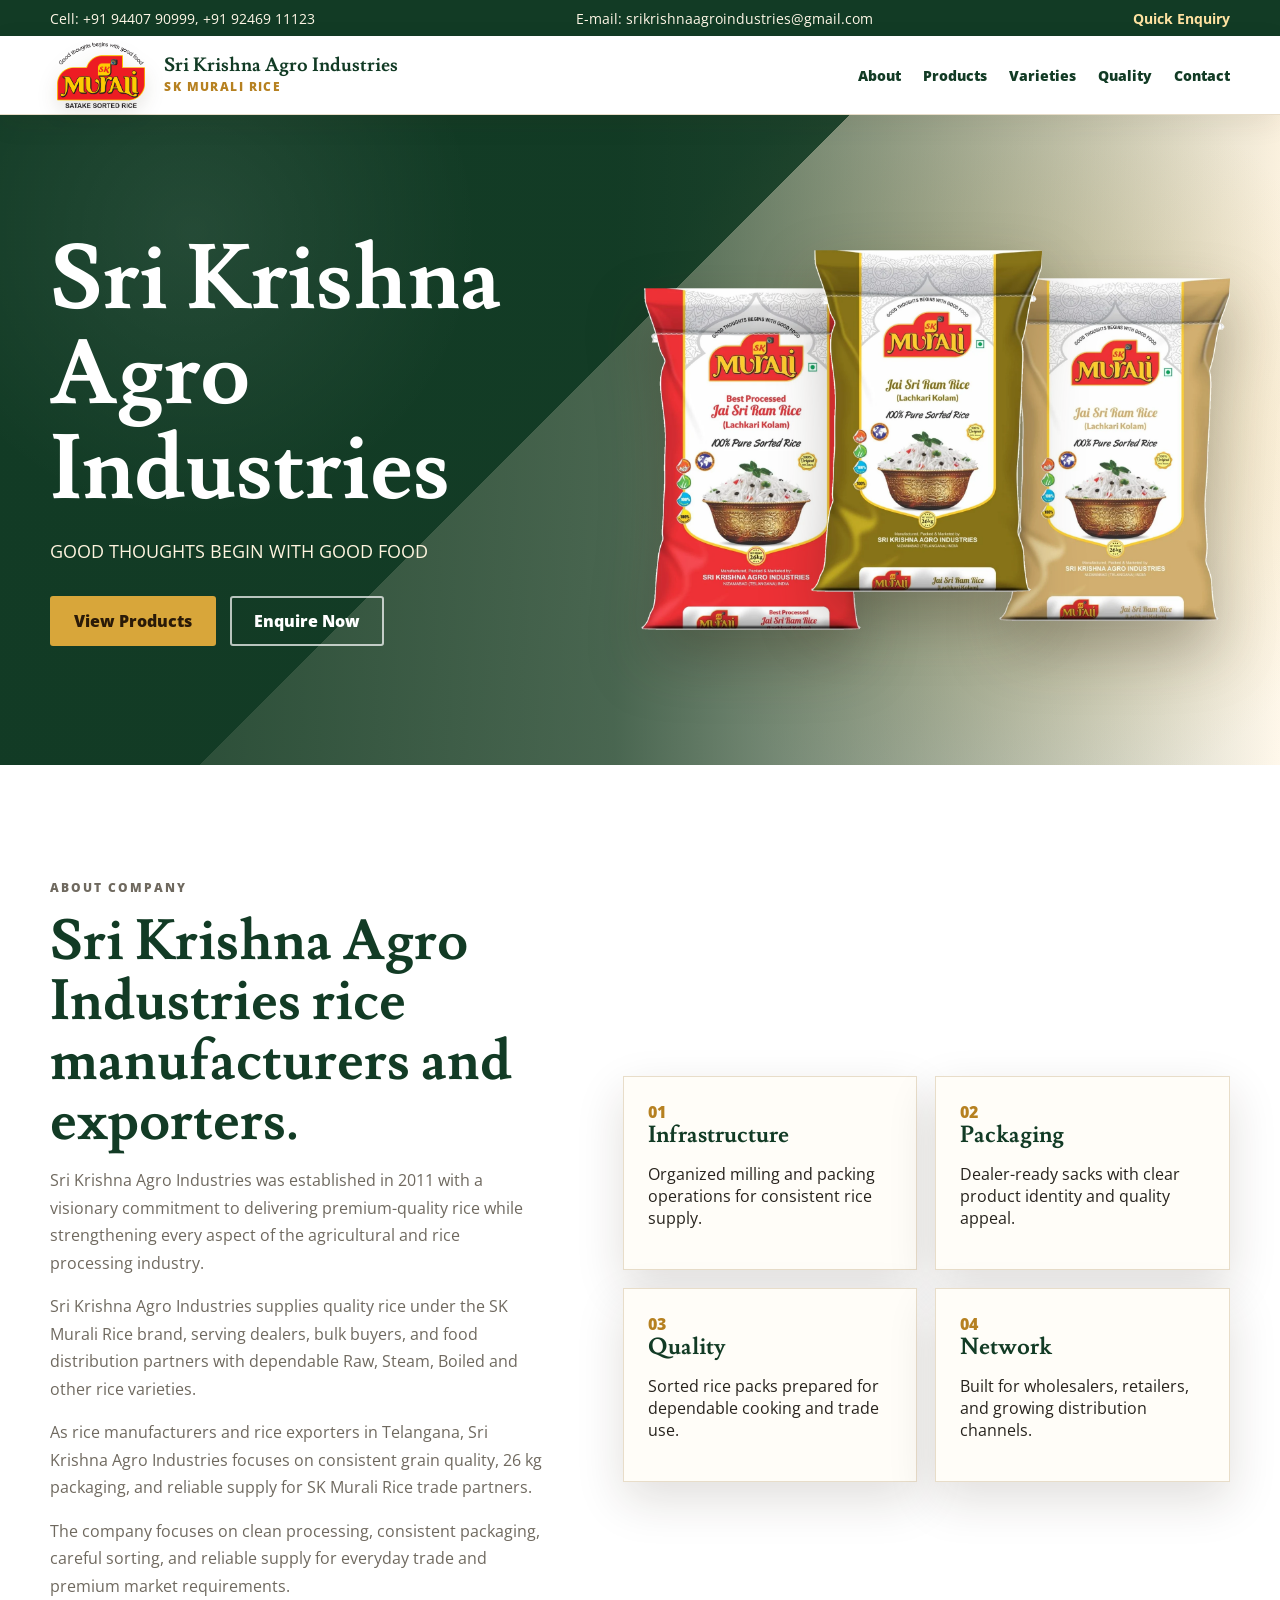
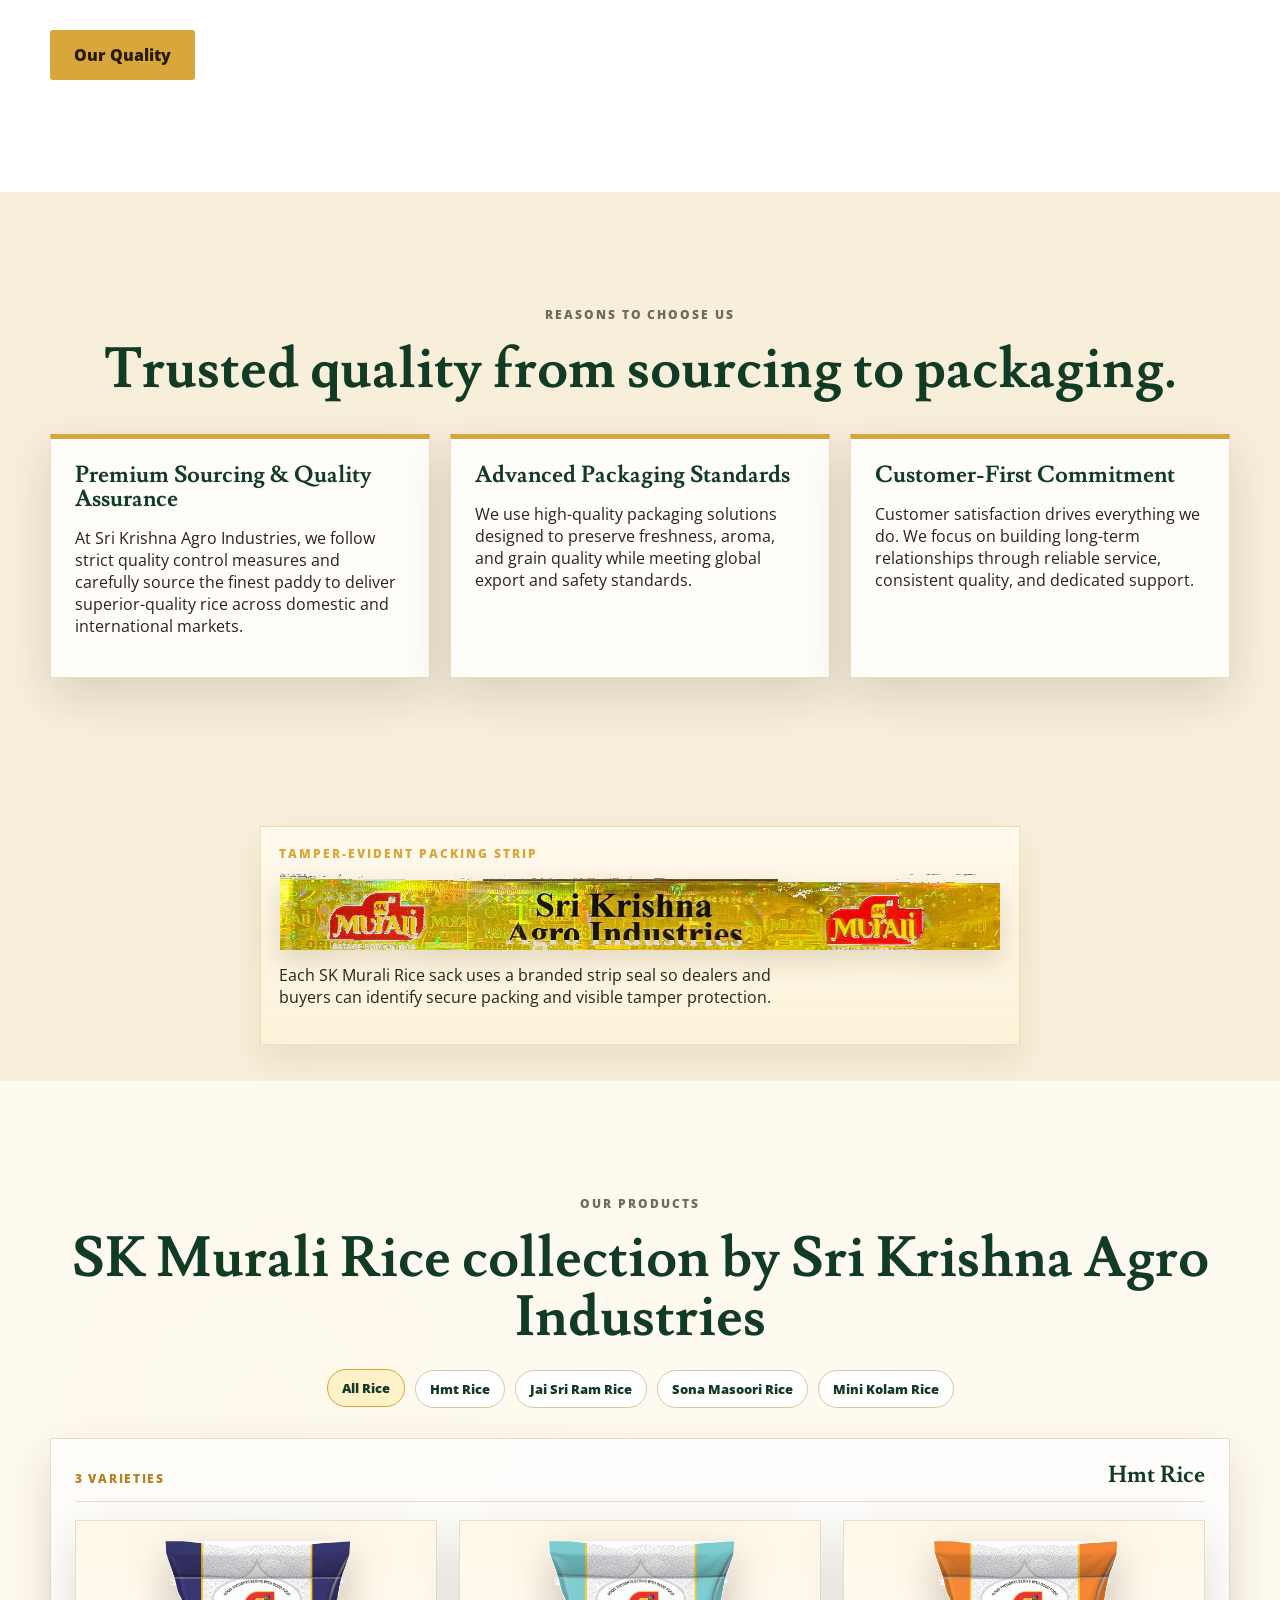
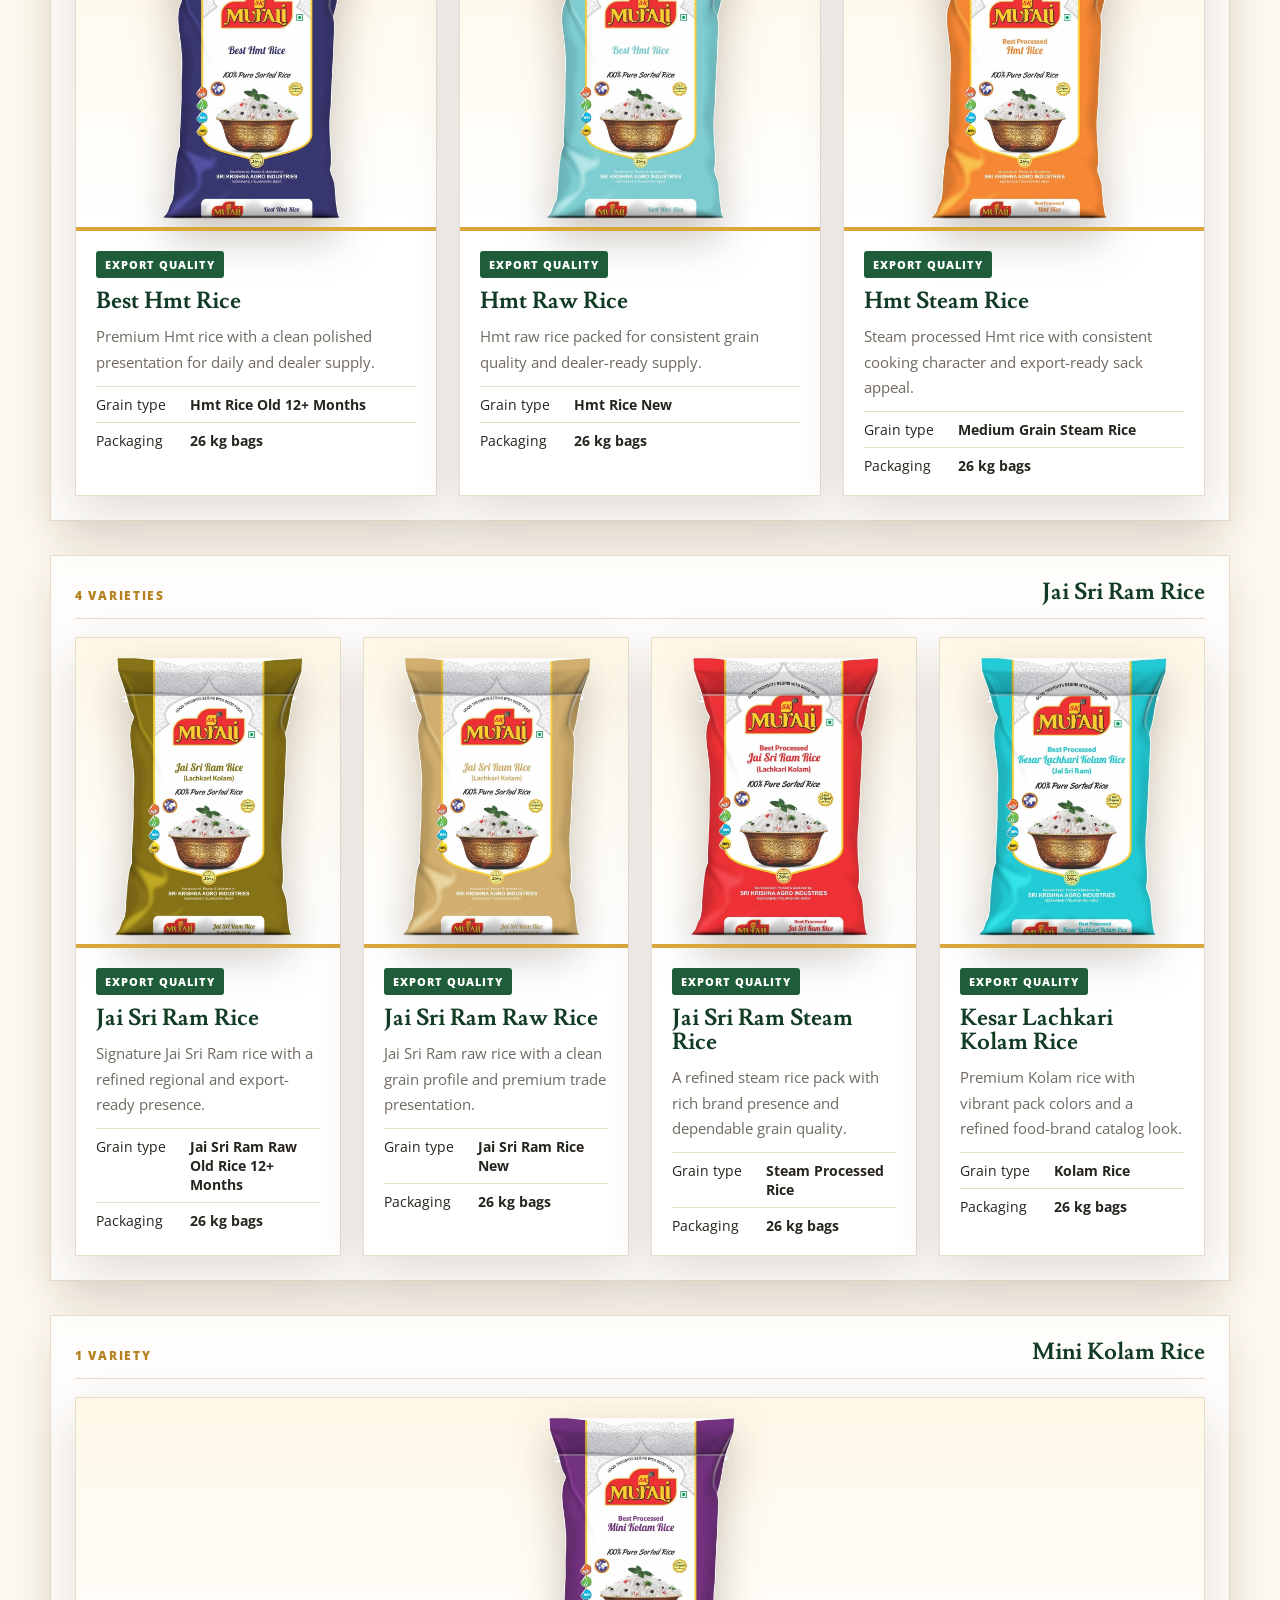
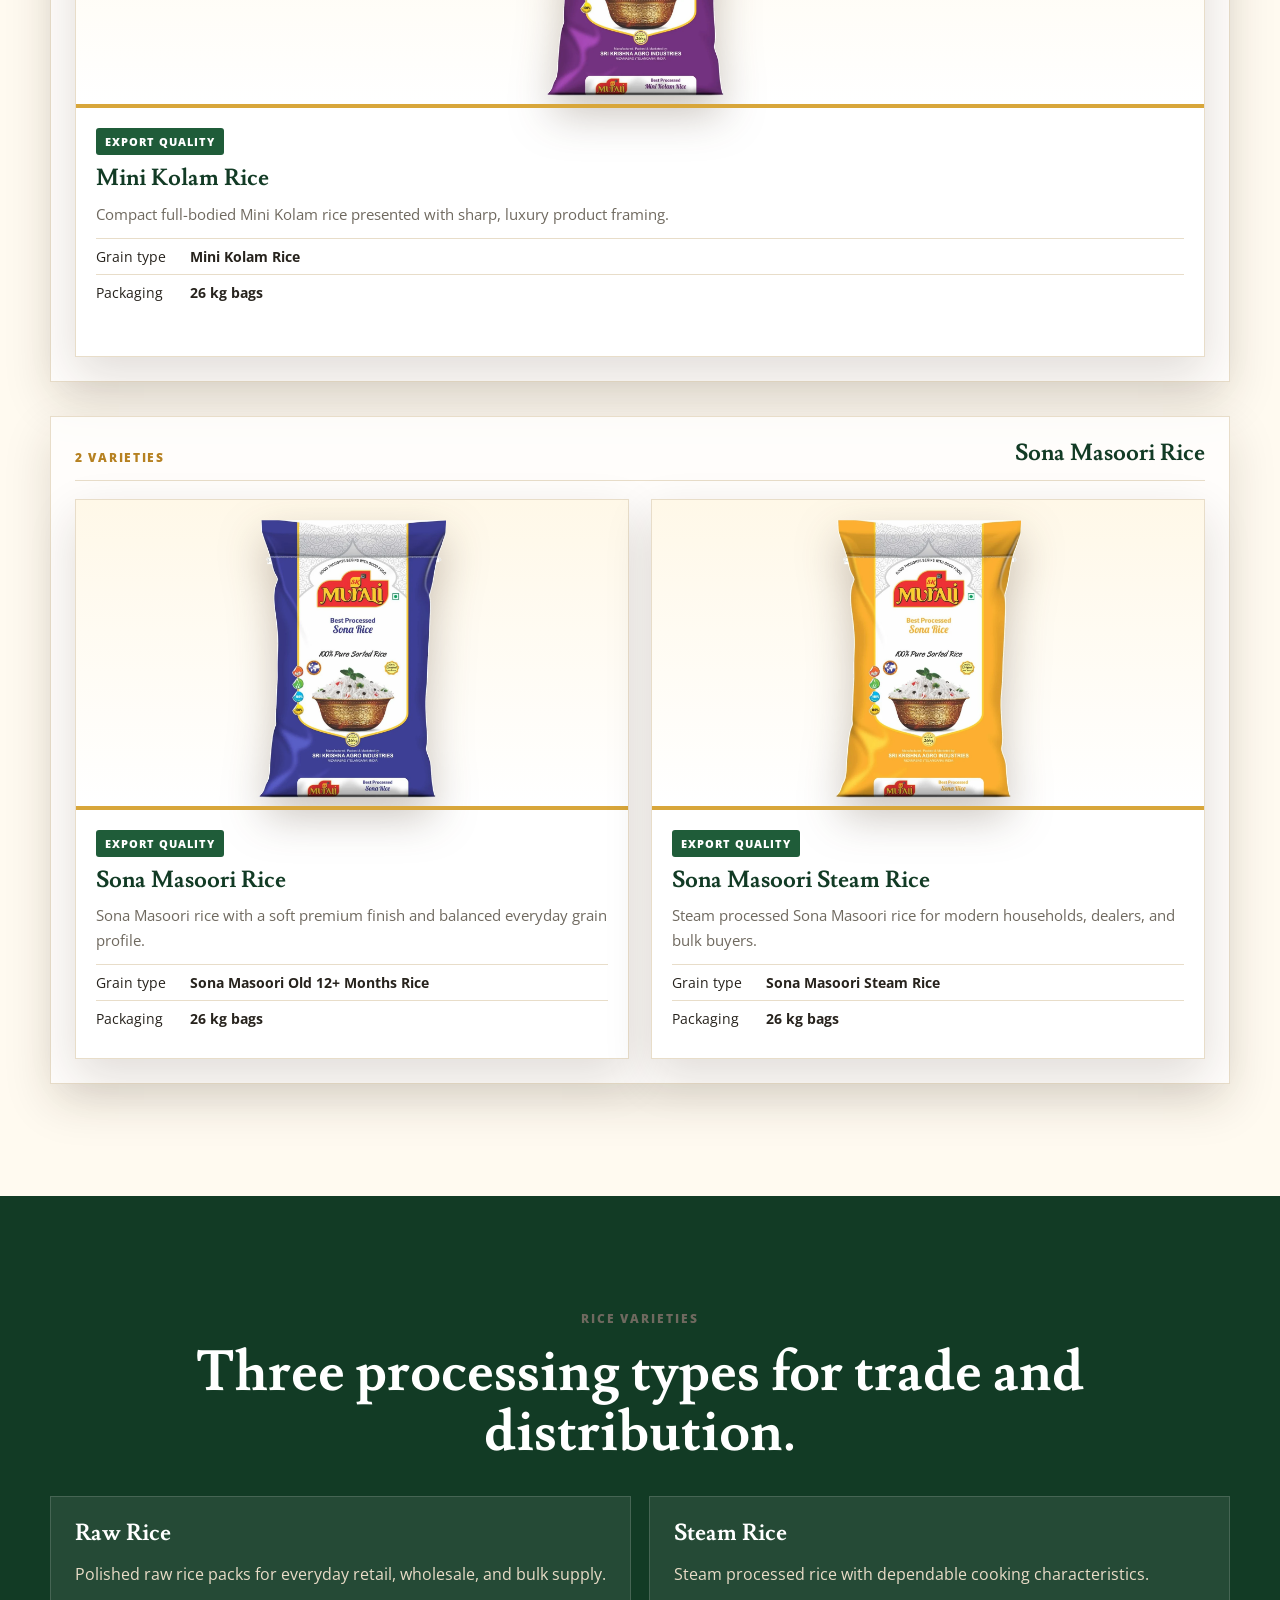
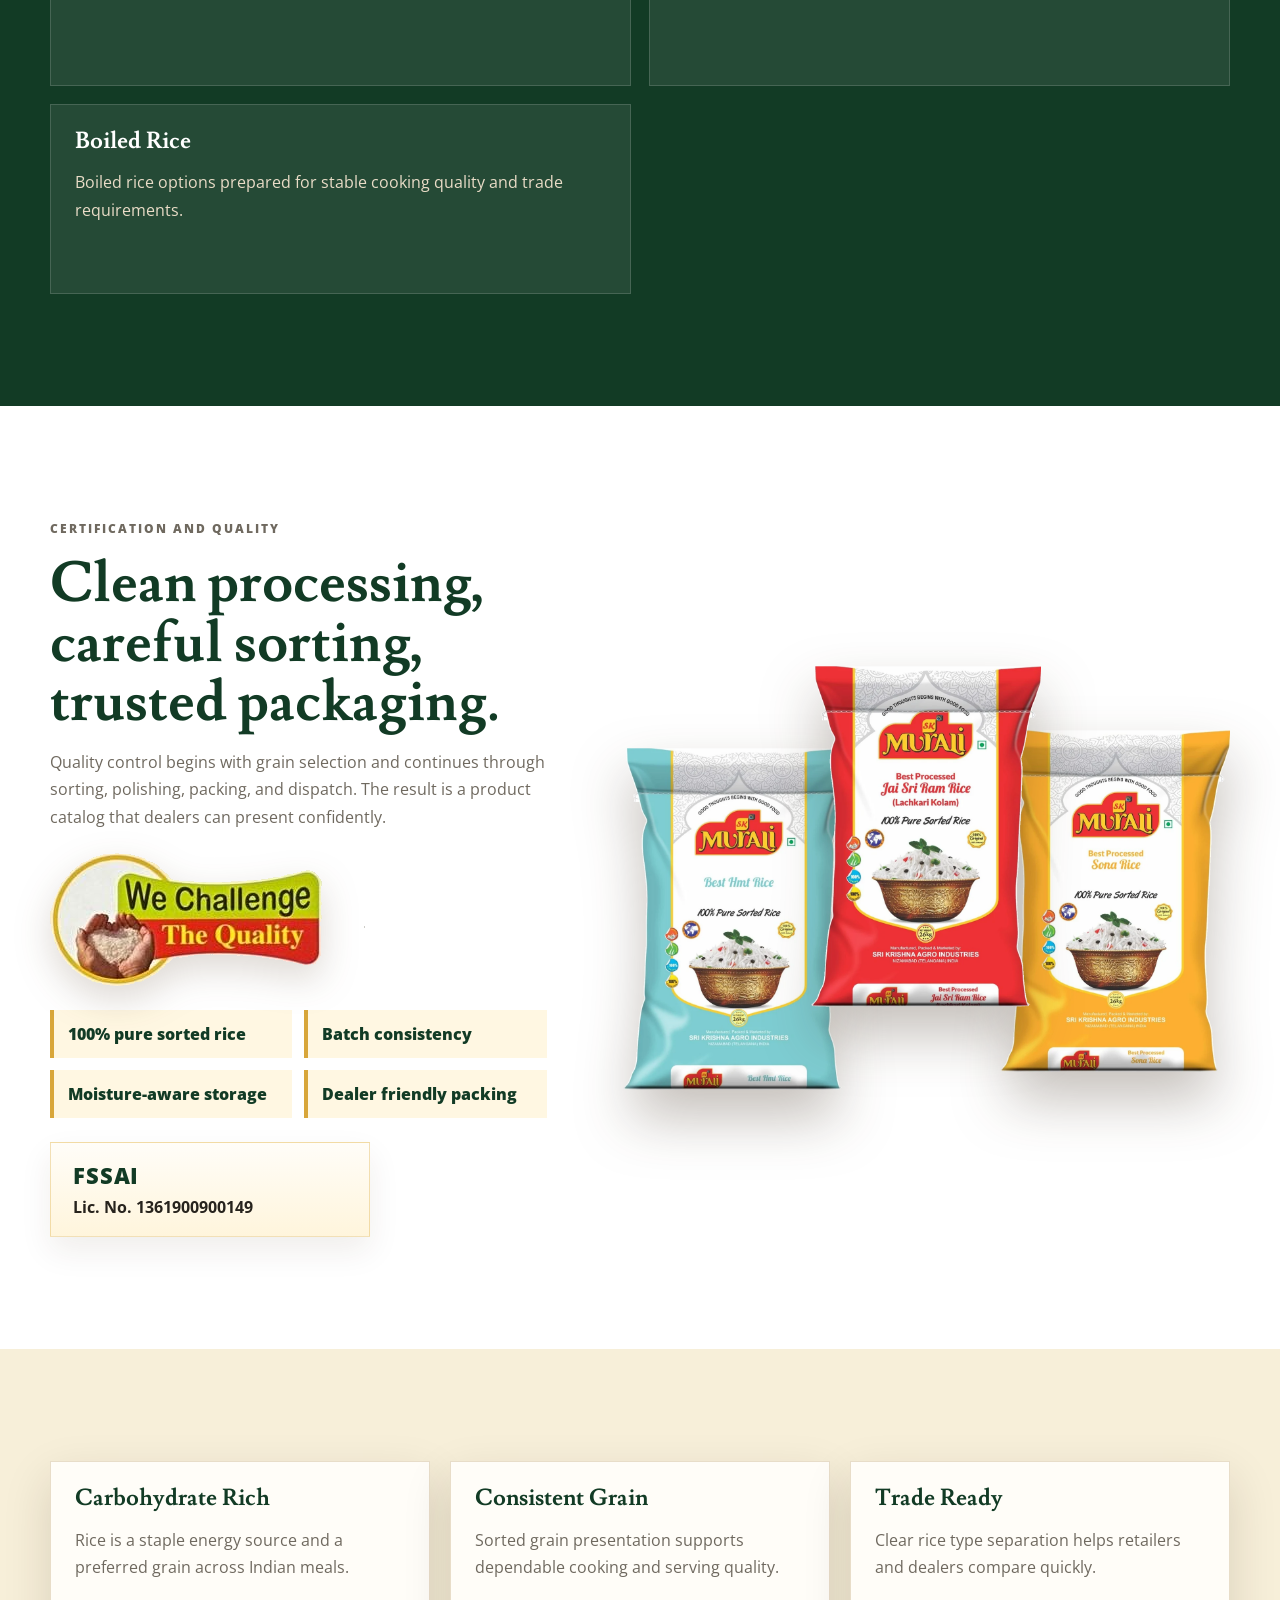
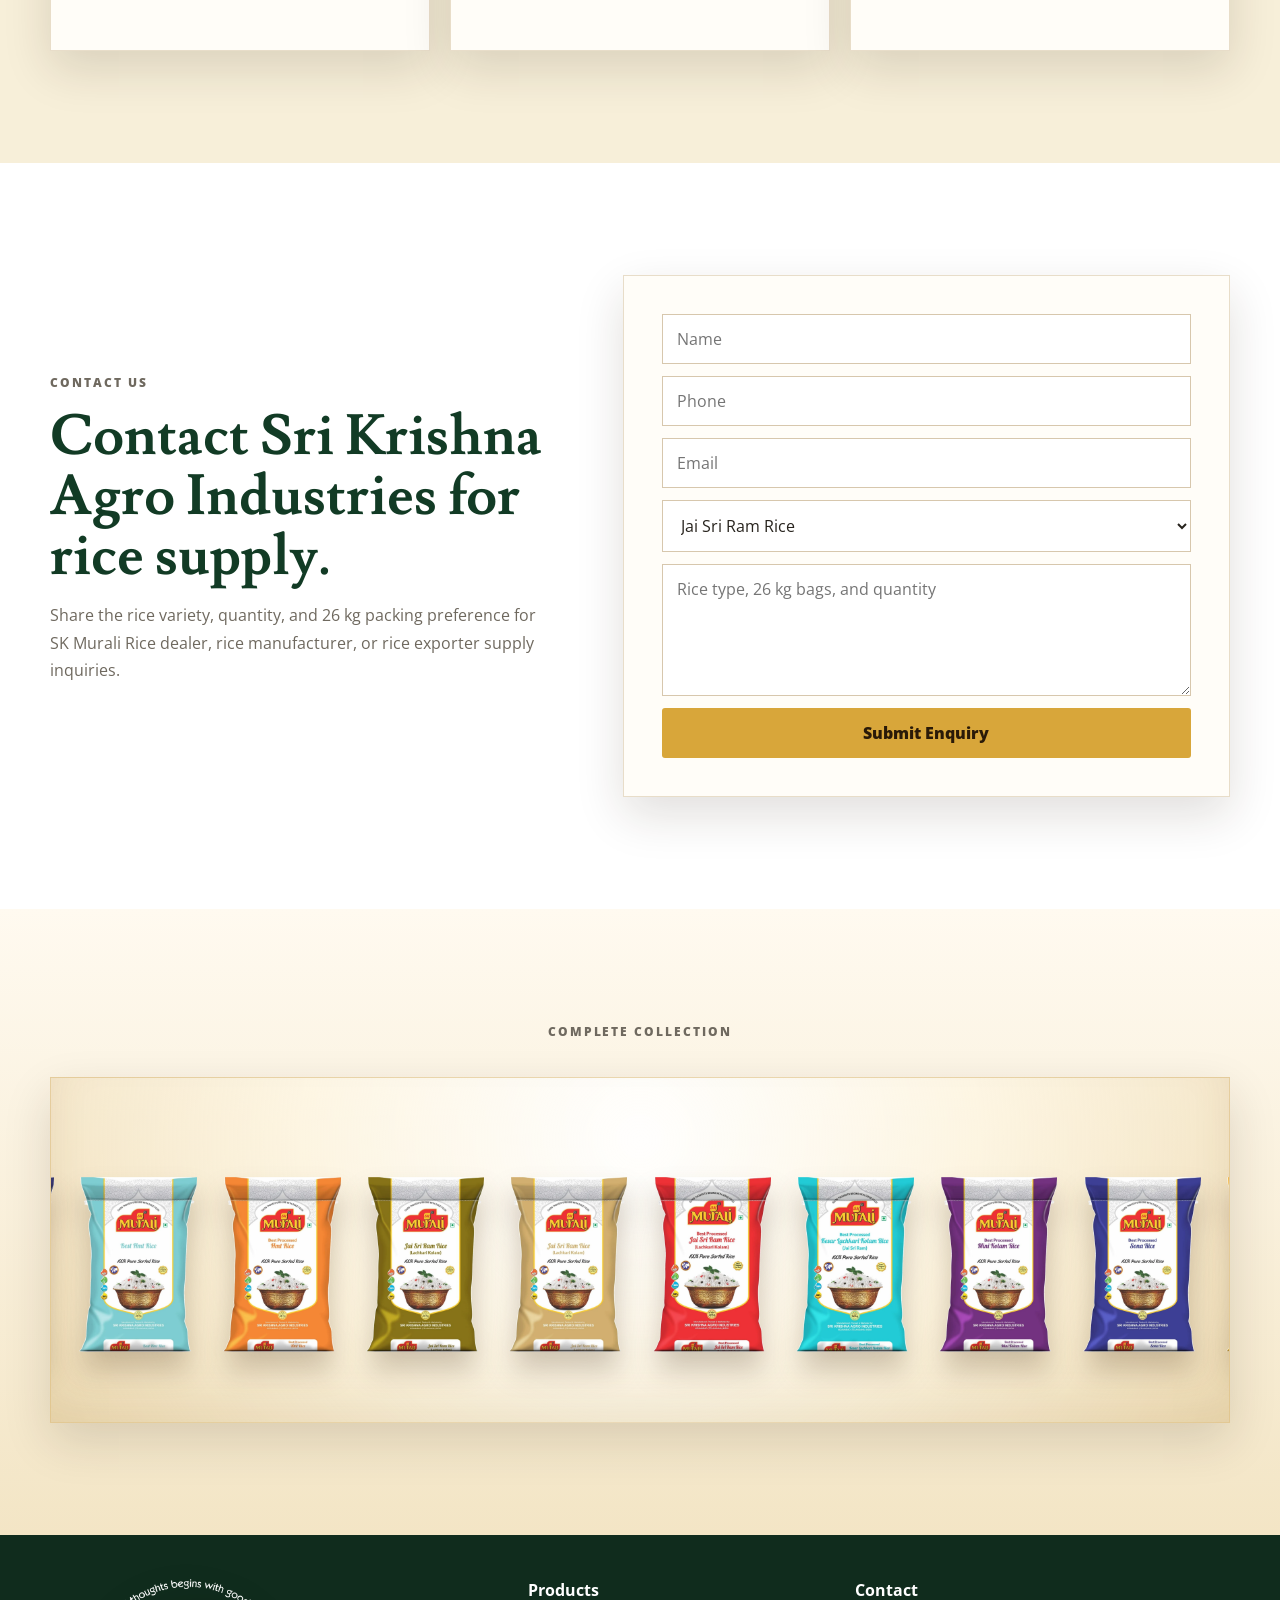
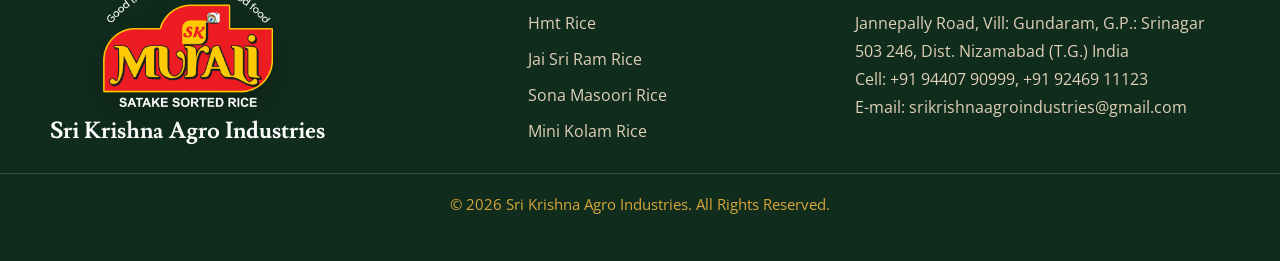
==== commit 6b0483b8: "Add dynamic footer copyright" ====
--- a/index.html
+++ b/index.html
@@ -402,8 +402,9 @@
           </address>
         </div>
       </div>
+      <p class="footer-copyright">© <span id="currentYear"></span> Sri Krishna Agro Industries. All Rights Reserved.</p>
     </footer>
 
-    <script src="app.js?v=grain-types-8"></script>
+    <script src="app.js?v=copyright-year-9"></script>
   </body>
 </html>
--- a/styles.css
+++ b/styles.css
@@ -903,6 +903,22 @@
   color: var(--gold);
 }
 
+.footer-copyright {
+  margin: 28px auto 0;
+  padding-top: 18px;
+  border-top: 1px solid rgba(249, 239, 215, 0.16);
+  color: #dfd0b6;
+  font-size: 0.92rem;
+  text-align: center;
+}
+
+.footer-copyright span {
+  display: inline;
+  margin: 0;
+  color: inherit;
+  line-height: inherit;
+}
+
 .reveal {
   opacity: 1;
   transform: translateY(0);
